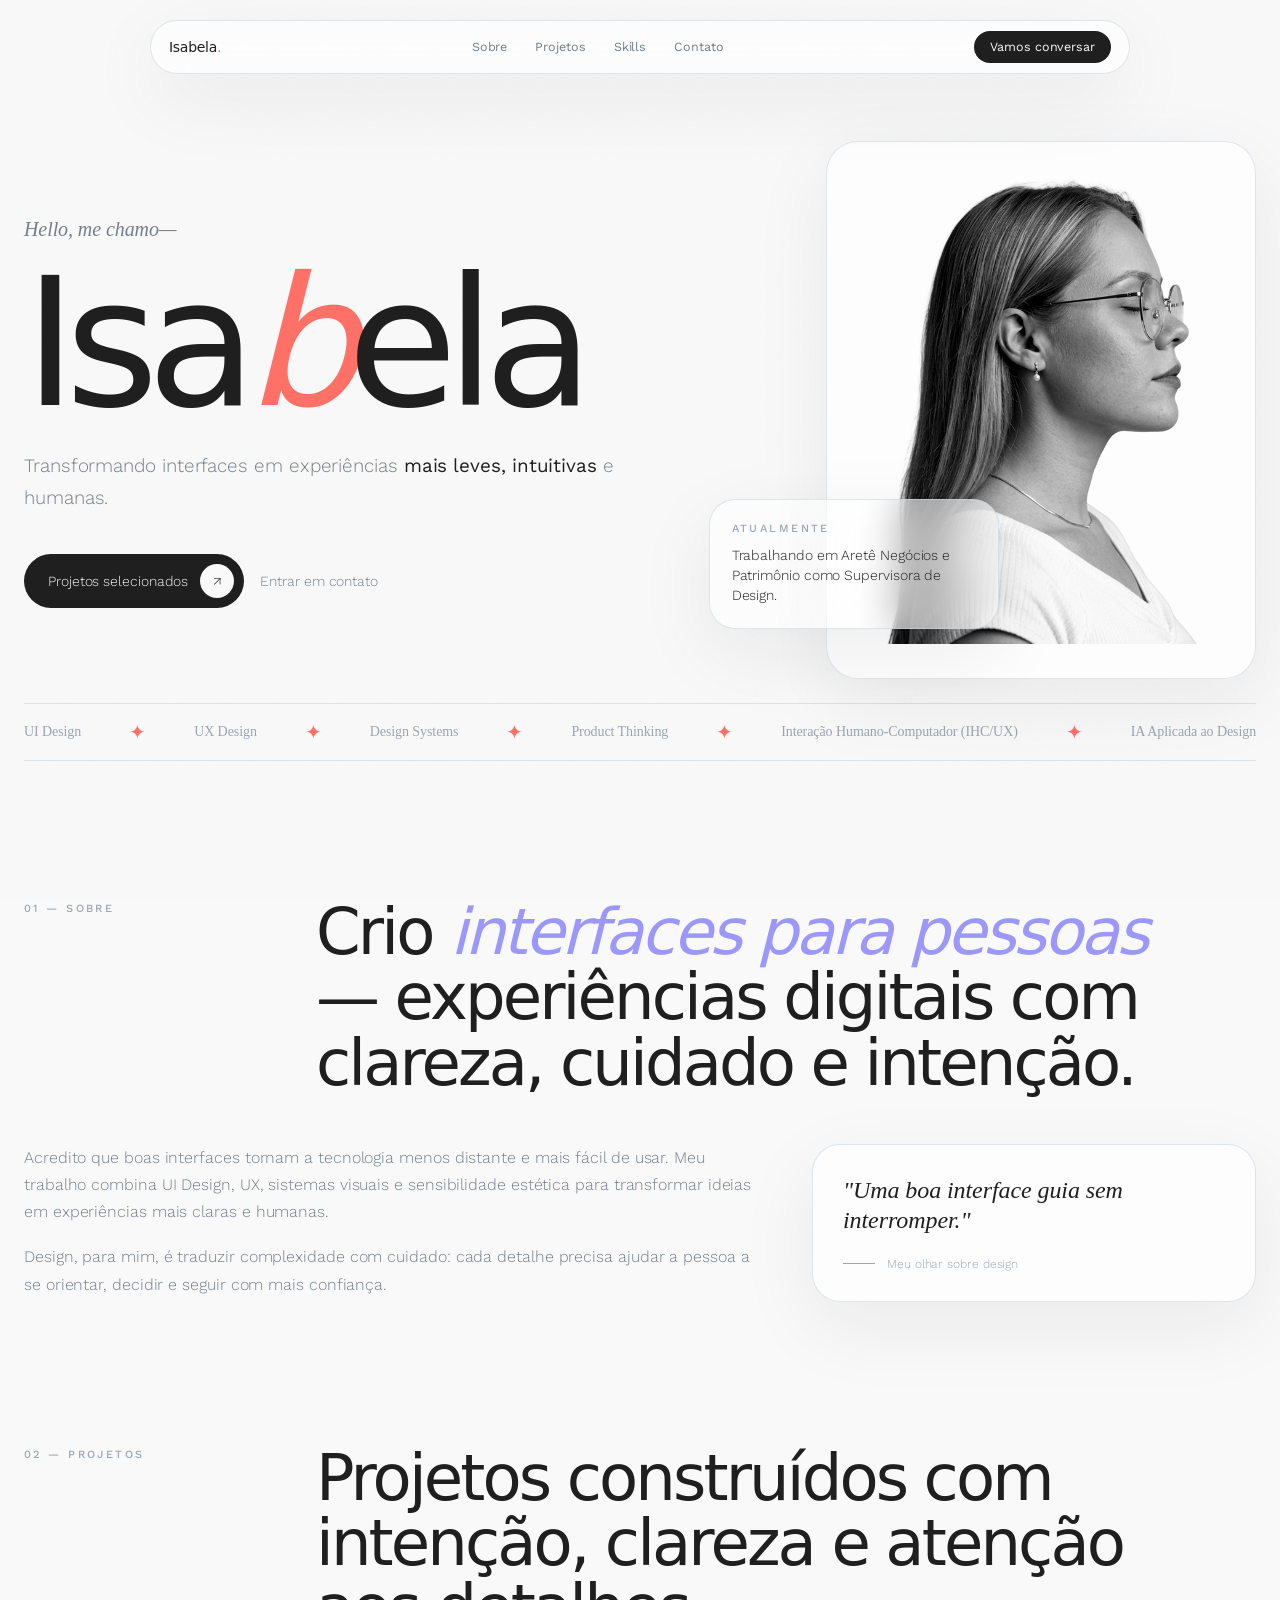
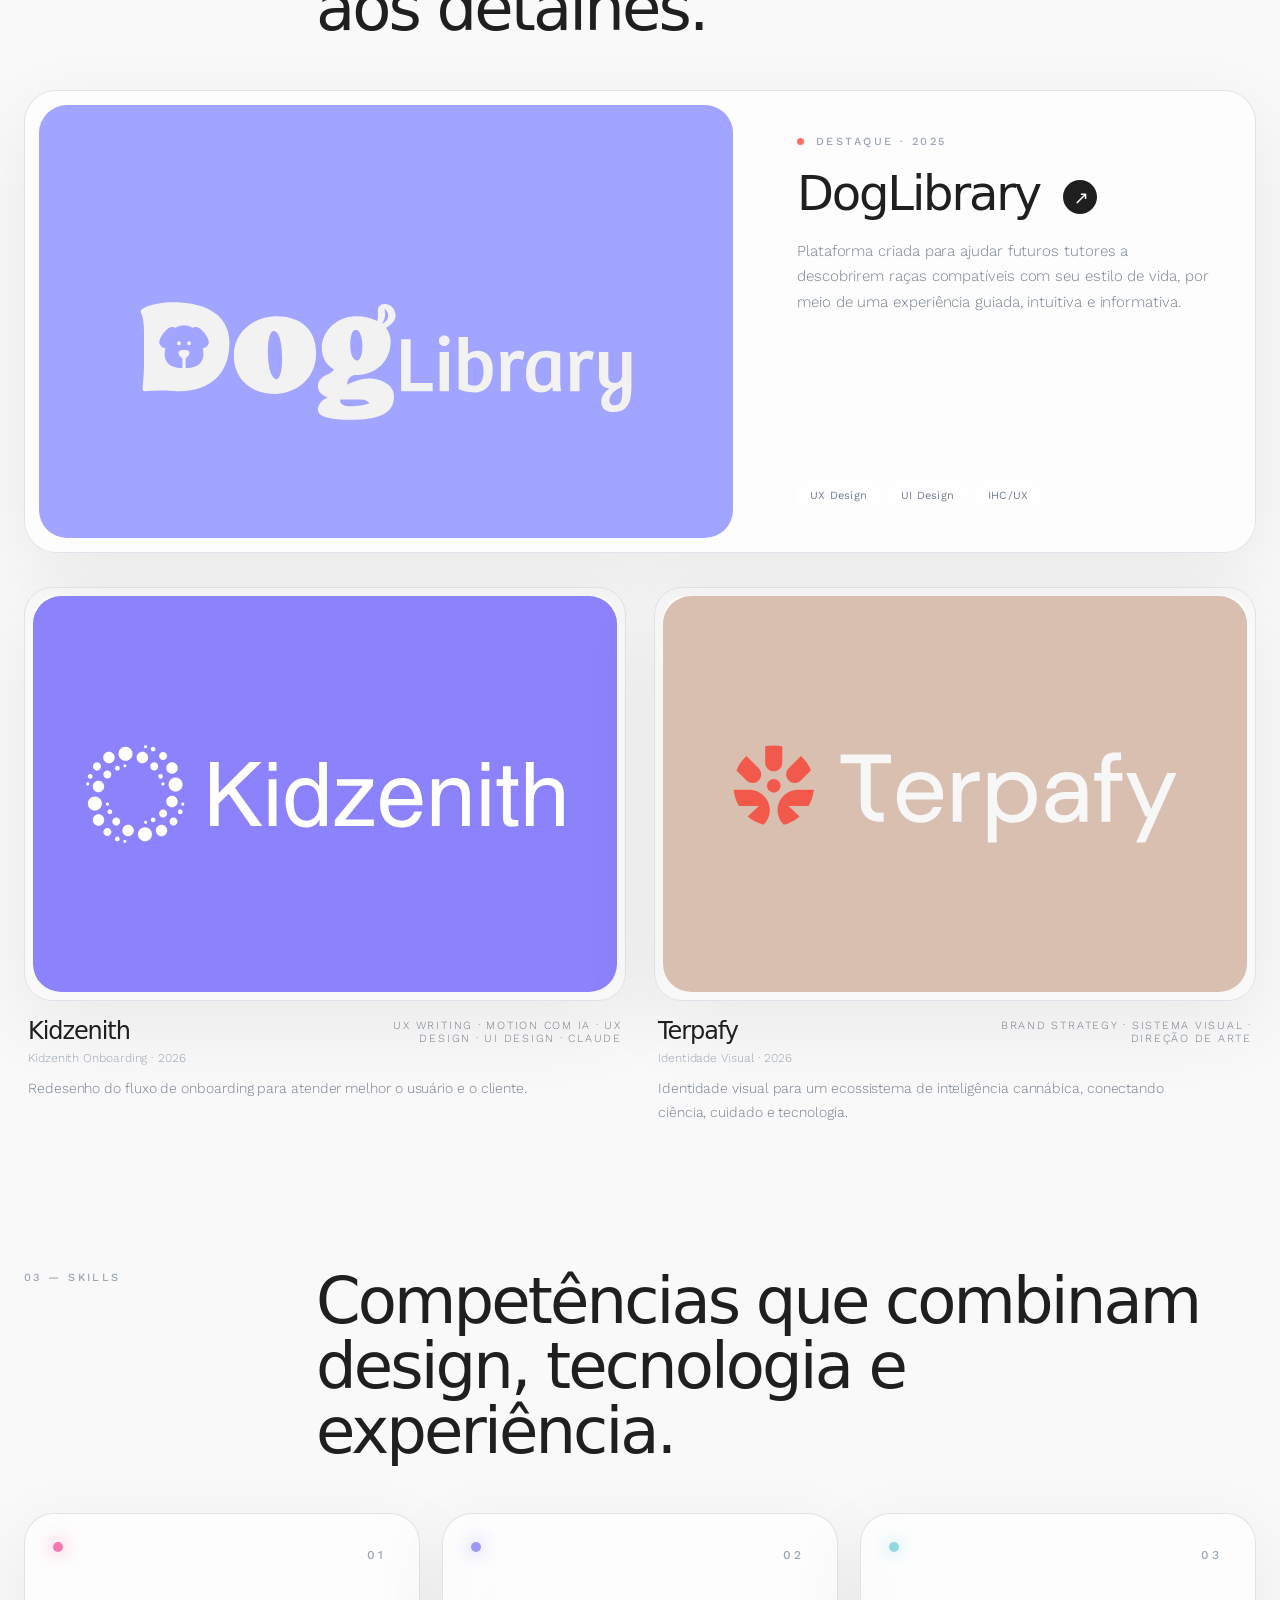
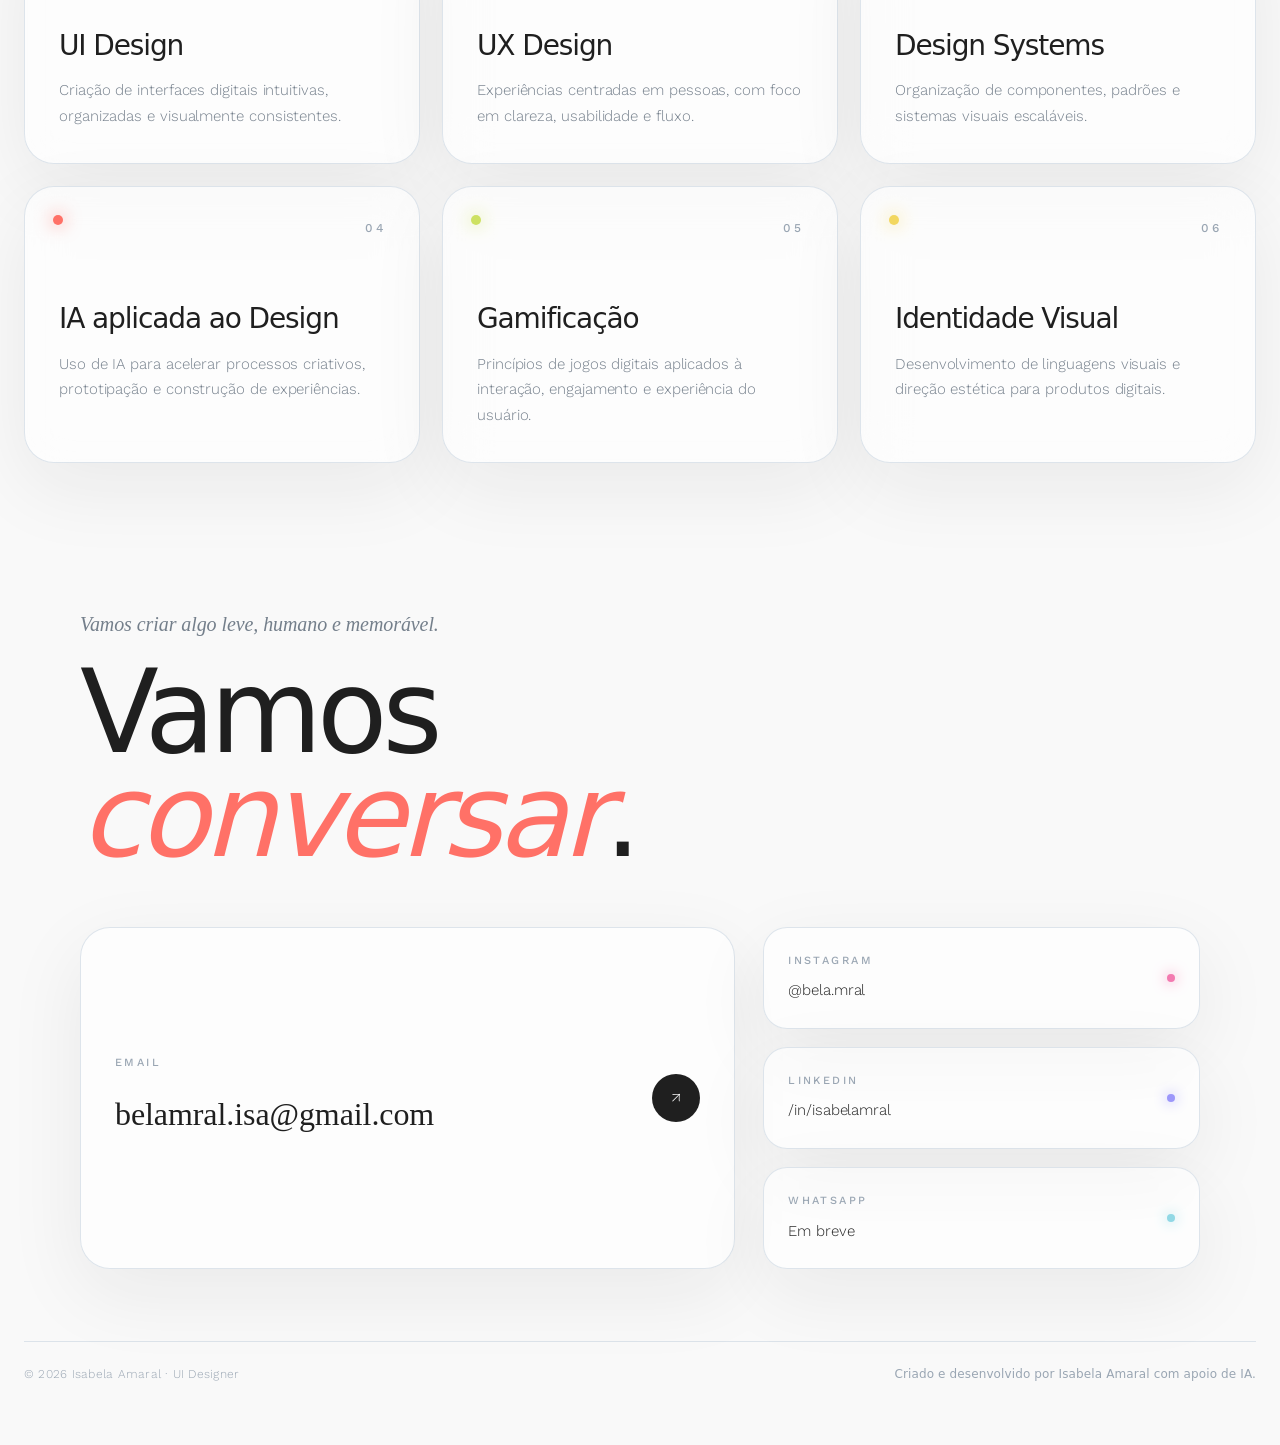
==== index.html @ c2781ed8 "Update index.html" ====
<!DOCTYPE html>

<html lang="pt-BR">
<head>
<meta charset="utf-8"/>
<meta content="width=device-width, initial-scale=1.0" name="viewport"/>
<title>Isabela Amaral — UI Designer</title>
<meta content="Portfólio de Isabela Amaral, UI Designer." name="description"/>
<link href="https://api.fontshare.com" rel="preconnect"/>
<link href="https://fonts.googleapis.com" rel="preconnect"/>
<link crossorigin="" href="https://fonts.gstatic.com" rel="preconnect"/>
<link href="https://api.fontshare.com/v2/css?f[]=satoshi@400,500,700,900&amp;display=swap" rel="stylesheet"/>
<link href="https://fonts.googleapis.com/css2?family=Work+Sans:wght@300;400;500;600&amp;display=swap" rel="stylesheet"/>
<style>
    :root{
      --pink:#F37AB0;
      --coral:#FF7167;
      --purple:#9C97FA;
      --sky:#91D8E5;
      --lime:#CDE162;
      --yellow:#F2D75F;
      --ink:#1F1F1F;
      --ink-soft:#747F8B;
      --ink-muted:#9AA6B3;
      --hairline:#CAD5E1;
      --paper:#F9F9F9;
      --glass:rgba(255,255,255,.58);
      --shadow:0 24px 70px rgba(31,31,31,.07), inset 0 1px 0 rgba(255,255,255,.85);
      --ease:cubic-bezier(.22,1,.36,1);
    }

    *{box-sizing:border-box;margin:0;padding:0}
    html{scroll-behavior:smooth}
    body{
      background:var(--paper);
      color:var(--ink);
      font-family:"Work Sans", system-ui, sans-serif;
      font-weight:300;
      letter-spacing:-.005em;
      -webkit-font-smoothing:antialiased;
      overflow-x:hidden;
    }
    a{color:inherit;text-decoration:none}
    img,video{display:block;max-width:100%}

    body::before{
      content:"";
      position:fixed;
      inset:0;
      pointer-events:none;
      z-index:-2;
      background:var(--paper);
    }
    body::after{
      content:"";
      position:fixed;
      inset:0;
      pointer-events:none;
      z-index:-1;
      opacity:.025;
      background-image:url("data:image/svg+xml;utf8,<svg xmlns='http://www.w3.org/2000/svg' width='160' height='160'><filter id='n'><feTurbulence type='fractalNoise' baseFrequency='.9' numOctaves='2' stitchTiles='stitch'/></filter><rect width='100%25' height='100%25' filter='url(%23n)'/></svg>");
    }

    .container{width:min(100% - 48px, 1240px);margin-inline:auto}
    .font-display{font-family:"Satoshi", system-ui, sans-serif}
    .glass{
      background:var(--glass);
      border:1px solid rgba(255,255,255,.78);
      backdrop-filter:blur(22px) saturate(135%);
      -webkit-backdrop-filter:blur(22px) saturate(135%);
      box-shadow:var(--shadow);
    }
    .section{padding:88px 0}
    .section-head{display:grid;grid-template-columns:260px 1fr;gap:32px;margin-bottom:48px}
    .kicker{font-size:11px;text-transform:uppercase;letter-spacing:.22em;color:var(--ink-muted);font-weight:500}
    h1,h2,h3{font-family:"Satoshi", system-ui, sans-serif;font-weight:500;color:var(--ink);letter-spacing:-.045em}
    h2{font-size:clamp(2.2rem, 5vw, 4.4rem);line-height:1.02;max-width:900px}
    p{line-height:1.7;color:var(--ink-soft)}

    .nav-wrap{position:fixed;top:20px;left:50%;transform:translateX(-50%);z-index:20;width:min(100% - 32px, 980px)}
    nav{height:54px;border-radius:999px;display:flex;align-items:center;justify-content:space-between;gap:24px;padding:0 18px}
    .brand{font-family:"Satoshi";font-size:14px;font-weight:500;letter-spacing:-.02em}
    .brand span{color:var(--coral)}
    .nav-links{display:flex;gap:28px;list-style:none;font-size:12.5px;color:var(--ink-soft)}
    .nav-links a{transition:.3s var(--ease)}
    .nav-links a:hover{color:var(--ink)}
    .nav-cta{font-size:12.5px;padding:8px 16px;background:var(--ink);color:var(--paper);border-radius:999px;transition:.3s var(--ease)}
    .nav-cta:hover{transform:translateY(-2px)}

    .hero{min-height:92svh;padding:130px 0 56px;display:flex;align-items:center}
    .hero-grid{display:grid;grid-template-columns:1.1fr .9fr;gap:60px;align-items:center}
    .hello{font-family:"Satoshi";font-style:italic;color:var(--ink-soft);font-size:clamp(1rem, 2vw, 1.25rem);margin-bottom:20px}
    h1{font-size:clamp(4.8rem, 14vw, 13rem);line-height:.86;letter-spacing:-.065em}
    h1 .accent{font-style:italic;font-weight:300;color:var(--coral)}
    .hero-copy{max-width:600px;margin-top:30px;font-size:clamp(1.05rem, 2vw, 1.18rem)}
    .hero-copy strong{color:var(--ink);font-weight:400}
    .hero-actions{display:flex;gap:16px;align-items:center;margin-top:40px;flex-wrap:wrap}
    .primary-btn{display:inline-flex;align-items:center;gap:12px;background:var(--ink);color:var(--paper);border-radius:999px;padding:10px 10px 10px 24px;font-size:14px;transition:.45s var(--ease)}
    .primary-btn:hover{transform:translateY(-3px)}
    .primary-btn span{height:34px;width:34px;display:grid;place-items:center;border-radius:50%;background:var(--paper);color:var(--ink);transition:.45s var(--ease)}
    .primary-btn:hover span{transform:rotate(45deg)}
    .text-link{font-size:14px;color:var(--ink-soft);text-decoration:underline;text-underline-offset:8px;text-decoration-color:transparent;transition:.3s var(--ease)}
    .text-link:hover{color:var(--ink);text-decoration-color:var(--ink)}
    .portrait-area{position:relative;min-height:520px}
    .portrait-card{width:min(88%,430px);margin-left:auto;aspect-ratio:4/5;border-radius:32px;overflow:hidden;display:flex;align-items:end;justify-content:center;background:rgba(255,255,255,.7)}
    .portrait-card img{width:100%;height:100%;object-fit:contain;filter:grayscale(1) contrast(1.05)}
    .current-card{position:absolute;left:-20px;bottom:50px;width:min(290px, 82vw);border-radius:26px;padding:22px}
    .current-card .kicker{display:block;margin-bottom:10px}
    .current-card p{font-size:14px;line-height:1.45;color:var(--ink)}

    .marquee{overflow:hidden;border-block:1px solid rgba(202,213,225,.65);padding:18px 0;margin-top:24px}
    .marquee-track{display:flex;width:max-content;gap:48px;animation:marquee 32s linear infinite;color:var(--ink-muted);font-family:"Satoshi";font-size:14px;white-space:nowrap}
    .marquee-group{display:flex;gap:48px}
    .marquee-item{display:flex;align-items:center;gap:48px}
    .star{color:var(--coral);font-size:20px;line-height:1}
    @keyframes marquee{from{transform:translateX(0)}to{transform:translateX(-50%)}}

    .about-grid{display:grid;grid-template-columns:1.25fr .75fr;gap:48px;margin-top:36px;align-items:start}
    .quote{border-radius:28px;padding:30px}
    .quote p{font-family:"Satoshi";font-style:italic;font-size:24px;line-height:1.25;color:var(--ink)}
    .quote small{display:flex;gap:12px;align-items:center;margin-top:22px;color:var(--ink-muted);font-size:12px}
    .quote small::before{content:"";width:32px;height:1px;background:var(--ink-muted)}

    .featured-card{border-radius:32px;overflow:hidden;padding:14px;margin-bottom:34px}
    .featured-grid{display:grid;grid-template-columns:1.05fr .95fr;gap:26px;align-items:stretch}
    .featured-media{border-radius:26px;overflow:hidden;aspect-ratio:16/10;background:#fff}
    .featured-media img{width:100%;height:100%;object-fit:cover;object-position:center 35%}
    .featured-content{padding:34px 28px;display:flex;flex-direction:column;justify-content:space-between;min-height:360px}
    .project-dot{width:7px;height:7px;border-radius:50%;display:inline-block;margin-right:12px;background:var(--coral)}
    .project-title{font-size:clamp(2rem,4vw,3rem);line-height:.95;margin-top:20px}
    .project-desc{font-size:15px;max-width:460px;margin-top:22px}
    .tags{display:flex;gap:8px;flex-wrap:wrap;margin-top:30px}
    .tag{font-size:11px;color:var(--ink-soft);padding:7px 12px;border-radius:999px;background:rgba(255,255,255,.55);border:1px solid rgba(255,255,255,.8)}

    .project-grid{display:grid;grid-template-columns:1fr 1fr;gap:28px;align-items:start}
    .project-card{height:100%}
    .project-media{border-radius:28px;overflow:hidden;padding:8px;aspect-ratio:16/11}
    .project-media-inner{width:100%;height:100%;border-radius:22px;overflow:hidden;background:#fff}
    .project-media img,.project-media video{width:100%;height:100%;object-fit:cover;transition:1.2s var(--ease)}
    .project-card:hover .project-media img,.project-card:hover .project-media video{transform:scale(1.035)}
    .project-meta{display:flex;justify-content:space-between;gap:18px;margin-top:18px;padding:0 4px}
    .project-meta h3{font-size:24px;line-height:1}
    .project-meta small{display:block;margin-top:8px;color:var(--ink-muted);font-size:12px}
    .project-label{text-transform:uppercase;letter-spacing:.16em;font-size:11px;color:var(--ink-soft);text-align:right}
    .project-card-desc{font-size:14px;margin-top:12px;padding:0 4px;max-width:520px}

    .skills-grid{display:grid;grid-template-columns:repeat(3,1fr);gap:22px}
    .skill-card{position:relative;border-radius:30px;padding:34px;min-height:250px;transition:.45s var(--ease)}
    .skill-card:hover{transform:translateY(-4px)}
    .skill-dot{position:absolute;top:28px;left:28px;width:10px;height:10px;border-radius:50%;box-shadow:0 0 18px currentColor}
    .skill-number{display:block;text-align:right;font-size:12px;letter-spacing:.2em;color:var(--ink-muted);font-weight:500}
    .skill-card h3{font-size:28px;line-height:1.02;margin-top:70px;letter-spacing:-.04em}
    .skill-card p{font-size:15px;margin-top:18px}

    .contact{padding-bottom:120px}
    .contact-title{font-size:clamp(3.5rem,9vw,8rem);line-height:.9;margin-top:20px}
    .contact-title em{font-weight:300;color:var(--coral)}
    .contact-grid{display:grid;grid-template-columns:1.2fr .8fr;gap:28px;margin-top:58px;align-items:stretch}
    .email-card{border-radius:30px;padding:34px;display:flex;justify-content:space-between;align-items:center;min-height:250px;transition:.45s var(--ease)}
    .email-card:hover,.social-card:hover{transform:translateY(-4px)}
    .email-card p:last-child{font-family:"Satoshi";font-size:clamp(1.5rem,3vw,2rem);color:var(--ink);margin-top:14px}
    .arrow{height:48px;width:48px;border-radius:50%;background:var(--ink);color:var(--paper);display:grid;place-items:center;transition:.45s var(--ease);flex-shrink:0}
    .email-card:hover .arrow{transform:rotate(45deg)}
    .social-list{display:grid;gap:18px}
    .social-card{border-radius:24px;padding:24px;display:flex;justify-content:space-between;align-items:center;min-height:96px;transition:.45s var(--ease)}
    .social-card p:last-child{margin-top:8px;color:var(--ink);font-size:15px}
    .social-dot{width:8px;height:8px;border-radius:50%;box-shadow:0 0 14px currentColor;flex-shrink:0}

    footer{border-top:1px solid rgba(202,213,225,.65);padding:32px 0;color:var(--ink-muted);font-size:12px}
    .footer-inner{display:flex;justify-content:space-between;gap:20px;flex-wrap:wrap}
    .footer-inner em{font-family:"Satoshi"}

    .reveal{opacity:0;transform:translateY(22px);filter:blur(8px);transition:opacity 1s var(--ease),transform 1s var(--ease),filter 1s var(--ease)}
    .reveal.in{opacity:1;transform:none;filter:blur(0)}
    @keyframes float{0%,100%{transform:translateY(0)}50%{transform:translateY(-12px)}}
    .float{animation:float 8s var(--ease) infinite}

    @media (max-width:920px){
      .nav-links{display:none}
      .hero-grid,.featured-grid,.about-grid,.contact-grid{grid-template-columns:1fr}
      .portrait-area{order:-1;min-height:auto}
      .portrait-card{margin-inline:auto;width:min(88%,360px)}
      .current-card{position:relative;left:auto;bottom:auto;margin:18px auto 0;width:min(360px,100%)}
      .section-head{grid-template-columns:1fr;margin-bottom:34px}
      .project-grid,.skills-grid{grid-template-columns:1fr}
      .featured-content{min-height:auto;padding:24px 10px}
      .section{padding:64px 0}
      .hero{padding-top:112px}
      .email-card{min-height:180px}
    }
  .project-arrow{display:inline-flex;align-items:center;justify-content:center;width:34px;height:34px;margin-left:10px;border-radius:50%;background:var(--ink);color:var(--paper);font-size:18px;vertical-align:middle;transition:.35s var(--ease)}.featured-card:hover .project-arrow{transform:rotate(45deg) translateY(-2px)}
</style>
<link href="assets/favicon.svg" rel="icon" type="image/svg+xml"/>
<link href="assets/favicon.svg" rel="shortcut icon"/>
<style id="project-section-hard-fix">
#work{
  display:block !important;
  overflow:visible !important;
}

#work .container{
  width:min(1240px, calc(100% - 48px));
  margin-inline:auto;
}

#work .project-link-card{
  display:block !important;
  color:inherit !important;
  text-decoration:none !important;
  cursor:pointer !important;
}

#work .featured-card{
  display:block !important;
  width:100% !important;
  margin-top:34px !important;
  margin-bottom:34px !important;
  overflow:hidden !important;
}

#work .featured-grid{
  display:grid !important;
  grid-template-columns:1.25fr .85fr !important;
  gap:36px !important;
  align-items:stretch !important;
}

#work .featured-media{
  min-height:420px !important;
  max-height:560px !important;
  overflow:hidden !important;
  border-radius:28px !important;
}

#work .featured-media img{
  width:100% !important;
  height:100% !important;
  object-fit:cover !important;
  display:block !important;
}

#work .featured-content{
  min-height:420px !important;
  display:flex !important;
  flex-direction:column !important;
  justify-content:space-between !important;
  padding:28px !important;
}

#work .project-grid{
  display:grid !important;
  grid-template-columns:repeat(2, minmax(0, 1fr)) !important;
  gap:28px !important;
  align-items:start !important;
}

#work .project-card{
  display:block !important;
  width:100% !important;
  height:auto !important;
  min-height:0 !important;
  overflow:visible !important;
}

#work .project-media{
  width:100% !important;
  aspect-ratio:16/11 !important;
  max-height:none !important;
  overflow:hidden !important;
  border-radius:28px !important;
  padding:8px !important;
}

#work .project-media-inner{
  width:100% !important;
  height:100% !important;
  border-radius:22px !important;
  overflow:hidden !important;
}

#work .project-media img,
#work .project-media video{
  width:100% !important;
  height:100% !important;
  object-fit:cover !important;
  display:block !important;
}

#work .project-link-card:hover img,
#work .project-card:hover img{
  transform:scale(1.025);
}

#work .project-media img{
  transition:transform .9s cubic-bezier(.22,1,.36,1);
}

#work .project-arrow{
  display:inline-flex !important;
  align-items:center !important;
  justify-content:center !important;
  width:34px !important;
  height:34px !important;
  margin-left:10px !important;
  border-radius:50% !important;
  background:var(--ink) !important;
  color:var(--paper) !important;
  font-size:18px !important;
  vertical-align:middle !important;
  transition:transform .35s cubic-bezier(.22,1,.36,1) !important;
}

#work .project-link-card:hover .project-arrow{
  transform:translate(4px,-4px) rotate(8deg) !important;
}

#work .project-label{
  max-width:270px;
}

@media(max-width:900px){
  #work .featured-grid,
  #work .project-grid{
    grid-template-columns:1fr !important;
  }

  #work .featured-media,
  #work .featured-content{
    min-height:auto !important;
  }
}
</style>
<style id="portfolio-animation-performance-fix">
  html{ scroll-behavior:smooth; }

  .reveal,
  .parallax-card,
  .phone-main,
  .dog-hero-phone.main,
  .dog-screen-main,
  .gallery-frame,
  .dog-gallery-frame,
  .project-card,
  .featured-card,
  .glass{
    backface-visibility:hidden;
    transform:translateZ(0);
  }

  .reveal{ will-change:opacity, transform; }
  .reveal.visible{ will-change:auto; }

  .phone-main,
  .dog-hero-phone.main,
  .dog-screen-main,
  .gallery-frame,
  .dog-gallery-frame{
    will-change:transform, opacity;
  }

  .ambient::before,
  .ambient::after,
  .liquid,
  .orb,
  .glow,
  .blob{
    will-change:transform;
  }

  .gallery-ghost,
  .dog-gallery-ghost,
  .phone-orbit,
  .dog-screen-ghost,
  .dog-hero-phone.ghost{
    transform:translateZ(0);
    will-change:transform, opacity;
  }

  @media(max-width:760px){
    .gallery-ghost,
    .dog-gallery-ghost,
    .phone-orbit,
    .dog-screen-ghost,
    .dog-hero-phone.ghost{
      filter:blur(1.5px) !important;
    }
  }

  @media(prefers-reduced-motion: reduce){
    *,
    *::before,
    *::after{
      animation-duration:.001ms !important;
      animation-iteration-count:1 !important;
      scroll-behavior:auto !important;
      transition-duration:.001ms !important;
    }
  }
</style>


<style id="terpafy-home-link-style">
  #work .terpafy-link{
    display:block !important;
    color:inherit !important;
    text-decoration:none !important;
    cursor:pointer !important;
  }
  #work .terpafy-link:hover{
    text-decoration:none !important;
  }
</style>

















<style id="portfolio-final-clean-standard">
  /* Header padrão: apenas Isabela. sem ícone */
  nav .brand,
  .nav .brand{
    display:inline-flex !important;
    align-items:center !important;
    gap:0 !important;
    font-family:"Satoshi","Work Sans",system-ui,sans-serif !important;
    font-size:14px !important;
    line-height:1 !important;
    font-weight:500 !important;
    letter-spacing:-0.02em !important;
    color:#1F1F1F !important;
    text-decoration:none !important;
    white-space:nowrap !important;
  }

  nav .brand::after,
  .nav .brand::after{
    content:none !important;
  }

  nav .brand .brand-period,
  .nav .brand .brand-period{
    color:#FF7167 !important;
  }

  nav .brand-mark,
  nav .brand-icon,
  nav .brand-dot,
  .nav .brand-mark,
  .nav .brand-icon,
  .nav .brand-dot{
    display:none !important;
  }

  /* Títulos menores apenas nas páginas internas */
  body:not(.home-page) .hero h1{
    font-size:clamp(34px, 4vw, 56px) !important;
    line-height:1.07 !important;
    letter-spacing:-0.052em !important;
    max-width:720px !important;
  }

  body:not(.home-page) .hero-lead{
    font-size:15.5px !important;
    line-height:1.68 !important;
    max-width:620px !important;
  }

  body:not(.home-page) .section-title,
  body:not(.home-page) .section-head h2,
  body:not(.home-page) .closing-card h2{
    font-size:clamp(30px, 3.25vw, 46px) !important;
    line-height:1.1 !important;
    letter-spacing:-0.052em !important;
  }

  body:not(.home-page) .section-copy{
    font-size:15.5px !important;
    line-height:1.68 !important;
  }

  body:not(.home-page) .hero{
    min-height:auto !important;
    padding-top:118px !important;
    padding-bottom:70px !important;
  }

  body:not(.home-page) .hero-grid{
    gap:34px !important;
    align-items:center !important;
  }

  /* Hero Mockup Stage proporcional aos textos das páginas internas */
  body:not(.home-page) .mockup-stage,
  body:not(.home-page) .dog-hero-stage,
  body:not(.home-page) .dog-screen-stage,
  body:not(.home-page) .terpafy-stage{
    min-height:430px !important;
    max-height:520px !important;
  }

  /* Kidzenith */
  body:not(.home-page) .phone-main,
  body:not(.home-page) .mockup-stage .phone-main{
    width:min(300px, 38vw) !important;
    max-height:500px !important;
  }

  body:not(.home-page) .phone-orbit,
  body:not(.home-page) .mockup-stage .phone-orbit{
    width:min(235px, 30vw) !important;
    opacity:.30 !important;
    filter:blur(2px) !important;
  }

  /* DogLibrary */
  body:not(.home-page) .dog-hero-phone.main,
  body:not(.home-page) .dog-screen-main{
    width:min(360px, 42vw) !important;
    max-height:500px !important;
  }

  body:not(.home-page) .dog-hero-phone.ghost,
  body:not(.home-page) .dog-screen-ghost{
    width:min(285px, 32vw) !important;
    opacity:.30 !important;
    filter:blur(2px) !important;
  }

  body:not(.home-page) .dog-hero-phone.ghost.left,
  body:not(.home-page) .dog-screen-ghost.left{
    transform:translateX(-150px) scale(.74) rotate(-6deg) !important;
  }

  body:not(.home-page) .dog-hero-phone.ghost.right,
  body:not(.home-page) .dog-screen-ghost.right{
    transform:translateX(150px) scale(.74) rotate(6deg) !important;
  }

  /* Terpafy */
  body:not(.home-page) .terpafy-stage .stage-card.main{
    width:min(500px, 46vw) !important;
  }

  body:not(.home-page) .terpafy-stage .stage-card.ghost{
    width:min(360px, 34vw) !important;
    opacity:.30 !important;
    filter:blur(2px) !important;
  }

  body:not(.home-page) .terpafy-stage .stage-card.ghost.left{
    transform:translateX(-150px) scale(.78) rotate(-6deg) !important;
  }

  body:not(.home-page) .terpafy-stage .stage-card.ghost.right{
    transform:translateX(150px) scale(.78) rotate(6deg) !important;
  }

  /* Performance leve */
  .reveal,
  .phone-main,
  .dog-hero-phone.main,
  .dog-screen-main,
  .terpafy-stage .stage-card.main,
  .gallery-frame,
  .dog-gallery-frame{
    backface-visibility:hidden;
    transform:translateZ(0);
  }

  img{
    user-select:none;
  }

  @media(max-width:1280px){
    body:not(.home-page) .hero h1{
      font-size:clamp(32px, 3.7vw, 48px) !important;
    }

    body:not(.home-page) .hero-grid{
      gap:28px !important;
    }

    body:not(.home-page) .mockup-stage,
    body:not(.home-page) .dog-hero-stage,
    body:not(.home-page) .dog-screen-stage,
    body:not(.home-page) .terpafy-stage{
      min-height:390px !important;
      max-height:470px !important;
    }

    body:not(.home-page) .terpafy-stage .stage-card.main{
      width:min(440px, 45vw) !important;
    }

    body:not(.home-page) .dog-hero-phone.main,
    body:not(.home-page) .dog-screen-main{
      width:min(330px, 40vw) !important;
    }

    body:not(.home-page) .phone-main{
      width:min(280px, 36vw) !important;
    }
  }

  @media(max-width:980px){
    body:not(.home-page) .hero-grid{
      grid-template-columns:1fr !important;
    }

    body:not(.home-page) .mockup-stage,
    body:not(.home-page) .dog-hero-stage,
    body:not(.home-page) .dog-screen-stage,
    body:not(.home-page) .terpafy-stage{
      min-height:420px !important;
      max-height:none !important;
    }

    body:not(.home-page) .phone-main,
    body:not(.home-page) .dog-hero-phone.main,
    body:not(.home-page) .dog-screen-main,
    body:not(.home-page) .terpafy-stage .stage-card.main{
      width:min(100%, 360px) !important;
    }
  }

  @media(max-width:640px){
    body:not(.home-page) .hero h1{
      font-size:clamp(30px, 8vw, 42px) !important;
    }

    body:not(.home-page) .mockup-stage,
    body:not(.home-page) .dog-hero-stage,
    body:not(.home-page) .dog-screen-stage,
    body:not(.home-page) .terpafy-stage{
      min-height:360px !important;
    }

    body:not(.home-page) .phone-orbit,
    body:not(.home-page) .dog-hero-phone.ghost,
    body:not(.home-page) .dog-screen-ghost,
    body:not(.home-page) .terpafy-stage .stage-card.ghost{
      display:none !important;
    }
  }
</style>


<style id="arete-current-card-link-fix">
  .arete-current-link{
    display:block;
    color:inherit;
    text-decoration:none;
    cursor:pointer;
  }

  .arete-current-link > *{
    transition:transform .35s ease, box-shadow .35s ease, border-color .35s ease;
  }

  .arete-current-link:hover > *{
    transform:translateY(-3px);
  }

  .arete-current-link:focus-visible{
    outline:2px solid #FF7167;
    outline-offset:6px;
    border-radius:28px;
  }
</style>

<link rel="stylesheet" href="assets/css/portfolio-system.css"/>

<style id="portfolio-global-refactor-final">
  :root{
    --page-max: 1120px;
    --page-gutter: clamp(20px, 4vw, 56px);
    --soft-border: rgba(202,213,225,.62);
    --soft-shadow: 0 24px 80px rgba(31,31,31,.07);
    --brand-accent: #FF7167;
  }

  html{
    scroll-behavior:smooth;
    overflow-x:hidden;
  }

  body{
    overflow-x:hidden;
    text-rendering:optimizeLegibility;
    -webkit-font-smoothing:antialiased;
  }

  .container{
    width:min(var(--page-max), calc(100% - var(--page-gutter))) !important;
    margin-inline:auto !important;
  }

  /* Header padrão do portfólio */
  .brand,
  nav .brand,
  .nav .brand{
    display:inline-flex !important;
    align-items:center !important;
    gap:0 !important;
    font-size:14px !important;
    line-height:1 !important;
    font-weight:500 !important;
    letter-spacing:-.02em !important;
    color:#1F1F1F !important;
    text-decoration:none !important;
    white-space:nowrap !important;
  }

  .brand::before,
  .brand::after,
  nav .brand::before,
  nav .brand::after,
  .nav .brand::before,
  .nav .brand::after{
    content:none !important;
    display:none !important;
  }

  .brand-mark,
  .brand-icon,
  .brand-dot{
    display:none !important;
  }

  .brand-period{
    color:var(--brand-accent) !important;
  }

  /* Ritmo geral */
  section{
    scroll-margin-top:96px;
  }

  body:not(.home-page) .hero,
  body:not(.home-page) .case-hero{
    min-height:auto !important;
    padding-top:clamp(108px, 10vw, 132px) !important;
    padding-bottom:clamp(48px, 6vw, 72px) !important;
  }

  body:not(.home-page) .hero h1,
  body:not(.home-page) .case-hero h1{
    font-size:clamp(34px, 4.2vw, 58px) !important;
    line-height:1.06 !important;
    letter-spacing:-.052em !important;
    max-width:760px !important;
  }

  body:not(.home-page) .hero-lead,
  body:not(.home-page) .case-lead{
    font-size:clamp(14px, 1.15vw, 16px) !important;
    line-height:1.72 !important;
    max-width:640px !important;
  }

  body:not(.home-page) .section{
    padding-top:clamp(58px, 6vw, 78px) !important;
    padding-bottom:clamp(58px, 6vw, 78px) !important;
  }

  body:not(.home-page) .section-grid{
    grid-template-columns:minmax(230px,.34fr) minmax(0,.66fr) !important;
    gap:clamp(26px, 4vw, 46px) !important;
    align-items:start !important;
    max-width:var(--page-max) !important;
    margin-inline:auto !important;
  }

  body:not(.home-page) .section-title,
  body:not(.home-page) .section-head h2,
  body:not(.home-page) .closing-card h2,
  body:not(.home-page) .final-card h2{
    font-size:clamp(30px, 3.4vw, 48px) !important;
    line-height:1.09 !important;
    letter-spacing:-.052em !important;
  }

  body:not(.home-page) .section-copy,
  body:not(.home-page) .content-card p,
  body:not(.home-page) .closing-card p,
  body:not(.home-page) .final-card p{
    font-size:clamp(14px, 1.08vw, 15.5px) !important;
    line-height:1.72 !important;
  }

  .glass,
  .content-card,
  .final-card,
  .closing-card,
  .social-card,
  .project-card{
    border-color:var(--soft-border) !important;
    box-shadow:var(--soft-shadow) !important;
  }

  img, video{
    max-width:100%;
  }

  img{
    user-select:none;
  }

  a{
    -webkit-tap-highlight-color: transparent;
  }

  a:focus-visible,
  button:focus-visible{
    outline:2px solid var(--brand-accent);
    outline-offset:5px;
  }

  /* Rodapé padrão */
  footer,
  .footer{
    border-top:0 !important;
    padding:0 0 clamp(38px, 5vw, 60px) !important;
    color:var(--ink-muted, #7A8594) !important;
  }

  .footer-inner{
    width:min(var(--page-max), calc(100% - var(--page-gutter))) !important;
    margin-inline:auto !important;
    border-top:1px solid var(--soft-border) !important;
    padding-top:22px !important;
    display:flex !important;
    justify-content:space-between !important;
    align-items:center !important;
    gap:18px !important;
    flex-wrap:wrap !important;
    font-size:13px !important;
    line-height:1.5 !important;
  }

  .footer-inner a,
  .footer-inner em{
    color:inherit !important;
    text-decoration:none !important;
    font-style:normal !important;
  }

  .footer-inner a:hover{
    color:var(--brand-accent) !important;
  }

  /* Animação e performance */
  .reveal,
  .project-card,
  .glass,
  .phone-main,
  .dog-screen-main,
  .gallery-frame,
  .dog-gallery-frame{
    backface-visibility:hidden;
    transform:translateZ(0);
  }

  @media (prefers-reduced-motion: reduce){
    *,
    *::before,
    *::after{
      animation-duration:.001ms !important;
      animation-iteration-count:1 !important;
      scroll-behavior:auto !important;
      transition-duration:.001ms !important;
    }
  }

  @media (max-width:1080px){
    body:not(.home-page) .hero-grid,
    body:not(.home-page) .section-grid{
      grid-template-columns:1fr !important;
    }
  }

  @media (max-width:720px){
    .container,
    .footer-inner{
      width:min(100% - 32px, var(--page-max)) !important;
    }

    .footer-inner{
      align-items:flex-start !important;
      flex-direction:column !important;
    }
  }
</style>


<style id="portfolio-nav-layout-final-standard">
  :root{
    --page-max:1240px;
    --page-gutter:48px;
    --nav-width:980px;
    --nav-height:54px;
    --nav-top:20px;
    --nav-radius:999px;
    --nav-gap:28px;
    --brand-accent:#FF7167;
  }

  .container{
    width:min(100% - var(--page-gutter), var(--page-max)) !important;
    margin-inline:auto !important;
  }

  /* Header único em todas as páginas, seguindo o padrão da home */
  .nav-wrap,
  header.nav-wrap{
    position:fixed !important;
    top:var(--nav-top) !important;
    left:50% !important;
    transform:translateX(-50%) !important;
    z-index:1000 !important;
    width:min(100% - 32px, var(--nav-width)) !important;
    margin:0 !important;
    padding:0 !important;
  }

  .nav-wrap nav,
  nav.nav,
  nav.glass{
    width:100% !important;
    max-width:var(--nav-width) !important;
    height:var(--nav-height) !important;
    min-height:var(--nav-height) !important;
    margin:0 auto !important;
    padding:0 18px !important;
    border-radius:var(--nav-radius) !important;
    display:flex !important;
    align-items:center !important;
    justify-content:space-between !important;
    gap:24px !important;
    position:relative !important;
    top:auto !important;
    left:auto !important;
    right:auto !important;
    transform:none !important;
    box-sizing:border-box !important;
  }

  body > nav.nav,
  body > nav.nav.glass{
    position:fixed !important;
    top:var(--nav-top) !important;
    left:50% !important;
    transform:translateX(-50%) !important;
    z-index:1000 !important;
    width:min(100% - 32px, var(--nav-width)) !important;
  }

  .brand,
  nav .brand,
  .nav .brand{
    font-family:"Satoshi", system-ui, sans-serif !important;
    font-size:14px !important;
    line-height:1 !important;
    font-weight:500 !important;
    letter-spacing:-.02em !important;
    color:var(--ink, #1F1F1F) !important;
    text-decoration:none !important;
    display:inline-flex !important;
    align-items:center !important;
    white-space:nowrap !important;
    flex:0 0 auto !important;
    gap:0 !important;
  }

  .brand span,
  .brand-period{
    color:var(--brand-accent) !important;
  }

  .brand::before,
  .brand::after,
  nav .brand::before,
  nav .brand::after,
  .brand-mark,
  .brand-icon,
  .brand-dot{
    content:none !important;
    display:none !important;
  }

  .nav-links,
  nav .nav-links,
  .nav .nav-links{
    display:flex !important;
    align-items:center !important;
    justify-content:center !important;
    gap:var(--nav-gap) !important;
    list-style:none !important;
    margin:0 !important;
    padding:0 !important;
    color:var(--ink-soft, #747F8B) !important;
    font-size:12.5px !important;
    line-height:1 !important;
    font-weight:400 !important;
    flex:0 1 auto !important;
  }

  .nav-links li{
    list-style:none !important;
    margin:0 !important;
    padding:0 !important;
  }

  .nav-links a,
  nav .nav-links a,
  .nav .nav-links a{
    color:inherit !important;
    text-decoration:none !important;
    position:relative !important;
    padding:0 !important;
    line-height:1 !important;
    transition:color .3s cubic-bezier(.22,1,.36,1) !important;
  }

  .nav-links a::before,
  .nav-links a::after,
  nav .nav-links a::before,
  nav .nav-links a::after{
    content:none !important;
    display:none !important;
  }

  .nav-links a:hover,
  nav .nav-links a:hover,
  .nav .nav-links a:hover{
    color:var(--ink, #1F1F1F) !important;
    transform:none !important;
  }

  .nav-cta,
  .back-home,
  nav .nav-cta,
  nav .back-home{
    font-family:"Work Sans", system-ui, sans-serif !important;
    font-size:12.5px !important;
    line-height:1 !important;
    font-weight:400 !important;
    padding:8px 16px !important;
    background:var(--ink, #1F1F1F) !important;
    color:var(--paper, #F9F9F9) !important;
    border-radius:999px !important;
    text-decoration:none !important;
    display:inline-flex !important;
    align-items:center !important;
    justify-content:center !important;
    min-height:32px !important;
    white-space:nowrap !important;
    transition:transform .3s cubic-bezier(.22,1,.36,1), background .3s ease !important;
    flex:0 0 auto !important;
  }

  .nav-cta:hover,
  .back-home:hover{
    transform:translateY(-2px) !important;
    color:var(--paper, #F9F9F9) !important;
  }

  /* Colunas e espaçamentos no mesmo raciocínio da home */
  body:not(.home-page) .section-grid,
  body:not(.home-page) .section-head{
    display:grid !important;
    grid-template-columns:260px minmax(0, 1fr) !important;
    gap:32px !important;
    max-width:var(--page-max) !important;
    margin-inline:auto !important;
  }

  body:not(.home-page) .section{
    padding-top:88px !important;
    padding-bottom:88px !important;
  }

  body:not(.home-page) .hero,
  body:not(.home-page) .case-hero{
    padding-top:130px !important;
    padding-bottom:58px !important;
  }

  body:not(.home-page) .hero-grid{
    max-width:var(--page-max) !important;
    margin-inline:auto !important;
  }

  /* Terpafy estava fora do padrão: força o mesmo eixo visual das demais páginas */
  body.terpafy-page .container,
  body.terpafy-page .footer-inner{
    width:min(100% - var(--page-gutter), var(--page-max)) !important;
    max-width:var(--page-max) !important;
  }

  body.terpafy-page .section-grid{
    grid-template-columns:260px minmax(0, 1fr) !important;
    gap:32px !important;
  }

  body.terpafy-page #sistema .meaning-cards,
  body.terpafy-page #cores .palette-layout,
  body.terpafy-page .empty-gallery,
  body.terpafy-page .proportion-stage{
    margin-left:auto !important;
    margin-right:auto !important;
  }

  @media(max-width:980px){
    .nav-links{
      display:none !important;
    }

    body:not(.home-page) .section-grid,
    body:not(.home-page) .section-head,
    body.terpafy-page .section-grid{
      grid-template-columns:1fr !important;
    }

    body:not(.home-page) .section{
      padding-top:68px !important;
      padding-bottom:68px !important;
    }
  }

  @media(max-width:640px){
    :root{
      --page-gutter:28px;
    }

    .nav-wrap,
    header.nav-wrap,
    body > nav.nav,
    body > nav.nav.glass{
      width:min(100% - 24px, var(--nav-width)) !important;
    }

    .nav-cta,
    .back-home{
      padding:8px 12px !important;
      font-size:12px !important;
    }
  }
</style>

<style id="portfolio-menu-home-standard-final">

:root{
  --nav-width: 980px;
  --nav-height: 54px;
  --nav-top: 20px;
  --nav-gutter: 32px;
  --nav-link-gap: 28px;
  --brand-accent:#FF7167;
}

.nav-wrap{
  position:fixed !important;
  top:var(--nav-top) !important;
  left:50% !important;
  transform:translateX(-50%) !important;
  z-index:1000 !important;
  width:min(calc(100% - var(--nav-gutter)), var(--nav-width)) !important;
  margin:0 !important;
  padding:0 !important;
}

.nav-wrap nav,
nav.glass,
nav.nav{
  width:100% !important;
  height:var(--nav-height) !important;
  min-height:var(--nav-height) !important;
  max-width:var(--nav-width) !important;
  margin:0 auto !important;
  padding:0 18px !important;
  border-radius:999px !important;
  display:flex !important;
  align-items:center !important;
  justify-content:space-between !important;
  gap:24px !important;
  box-sizing:border-box !important;
}

body > nav.glass,
body > nav.nav{
  position:fixed !important;
  top:var(--nav-top) !important;
  left:50% !important;
  transform:translateX(-50%) !important;
  z-index:1000 !important;
  width:min(calc(100% - var(--nav-gutter)), var(--nav-width)) !important;
}

.brand{
  display:inline-flex !important;
  align-items:center !important;
  gap:0 !important;
  font-family:"Satoshi","Work Sans",system-ui,sans-serif !important;
  font-size:14px !important;
  line-height:1 !important;
  font-weight:500 !important;
  letter-spacing:-.02em !important;
  color:var(--ink,#1F1F1F) !important;
  text-decoration:none !important;
  white-space:nowrap !important;
  flex:0 0 auto !important;
}

.brand::before,
.brand::after,
.brand-mark,
.brand-icon,
.brand-dot{
  display:none !important;
  content:none !important;
}

.brand-period,
.brand span{
  color:var(--brand-accent) !important;
}

.nav-links{
  display:flex !important;
  align-items:center !important;
  justify-content:center !important;
  gap:var(--nav-link-gap) !important;
  list-style:none !important;
  margin:0 !important;
  padding:0 !important;
  flex:0 1 auto !important;
}

.nav-links li{
  list-style:none !important;
  margin:0 !important;
  padding:0 !important;
}

.nav-links a{
  color:var(--ink-soft,#747F8B) !important;
  text-decoration:none !important;
  position:relative !important;
  padding:0 0 5px !important;
  font-size:12.5px !important;
  line-height:1 !important;
  font-weight:400 !important;
  transition:color .28s cubic-bezier(.22,1,.36,1) !important;
}

.nav-links a::before{
  content:"" !important;
  display:block !important;
  position:absolute !important;
  left:0 !important;
  right:0 !important;
  bottom:0 !important;
  height:1px !important;
  border-radius:999px !important;
  background:linear-gradient(90deg,#CEBCDC,#F3F0EA) !important;
  transform:scaleX(0) !important;
  transform-origin:left center !important;
  transition:transform .32s cubic-bezier(.22,1,.36,1) !important;
}

.nav-links a::after{
  content:none !important;
  display:none !important;
}

.nav-links a:hover{
  color:var(--ink,#1F1F1F) !important;
}

.nav-links a:hover::before{
  transform:scaleX(1) !important;
}

.nav-cta,
.back-home{
  font-family:"Work Sans",system-ui,sans-serif !important;
  font-size:12.5px !important;
  line-height:1 !important;
  font-weight:400 !important;
  min-height:32px !important;
  padding:8px 16px !important;
  border-radius:999px !important;
  background:var(--ink,#1F1F1F) !important;
  color:var(--paper,#F9F9F9) !important;
  text-decoration:none !important;
  display:inline-flex !important;
  align-items:center !important;
  justify-content:center !important;
  white-space:nowrap !important;
  flex:0 0 auto !important;
  transition:transform .28s cubic-bezier(.22,1,.36,1), background .28s ease !important;
}

.nav-cta:hover,
.back-home:hover{
  transform:translateY(-2px) !important;
  color:var(--paper,#F9F9F9) !important;
}

@media(max-width:900px){
  .nav-links{display:none !important;}
}

@media(max-width:640px){
  :root{--nav-gutter:24px;}
  .nav-cta,.back-home{font-size:12px !important;padding:8px 12px !important;}
}

</style>
<style id="home-project-cards-clean-fix">

/* Correção dos cards da home: remove fundo visual estranho atrás das infos */
.home-page .project-card{
  overflow:hidden !important;
  background:transparent !important;
}

.home-page .project-card::before,
.home-page .project-card::after{
  pointer-events:none !important;
}

.home-page .project-card .project-media,
.home-page .project-card .project-visual,
.home-page .project-card .project-image,
.home-page .project-card .project-cover,
.home-page .project-card figure{
  overflow:hidden !important;
  border-radius:28px !important;
  background:transparent !important;
}

.home-page .project-card img,
.home-page .project-card video{
  display:block !important;
  width:100% !important;
  height:100% !important;
  object-fit:cover !important;
  background:transparent !important;
}

/* A área textual não deve ter bloco/fundo próprio */
.home-page .project-card .project-info,
.home-page .project-card .project-content,
.home-page .project-card .project-meta,
.home-page .project-card .project-body,
.home-page .project-card figcaption{
  background:transparent !important;
  box-shadow:none !important;
  backdrop-filter:none !important;
  -webkit-backdrop-filter:none !important;
}

/* Evita que tags/metadados com tracking largo criem uma faixa visual */
.home-page .project-card .project-tags,
.home-page .project-card .tags{
  background:transparent !important;
  box-shadow:none !important;
}

/* Garante que os cards menores fiquem limpos e proporcionais */
.home-page .project-card:not(.featured){
  background:transparent !important;
}

.home-page .project-card:not(.featured) .project-info,
.home-page .project-card:not(.featured) .project-content{
  padding-top:18px !important;
}

</style>
<style id="home-project-cards-text-area-transparent-final">

/* Home · correção definitiva da área textual dos cards de projeto */
.home-page .project-card,
body.home-page .project-card,
#projetos .project-card,
.projects .project-card{
  background:transparent !important;
  box-shadow:none !important;
  border-color:transparent !important;
  overflow:visible !important;
}

/* Remove qualquer placa/fundo criado por pseudo-elementos no card inteiro */
.home-page .project-card::before,
.home-page .project-card::after,
#projetos .project-card::before,
#projetos .project-card::after{
  content:none !important;
  display:none !important;
}

/* A mídia mantém o visual de card. O texto NÃO. */
.home-page .project-card img,
.home-page .project-card video,
#projetos .project-card img,
#projetos .project-card video{
  display:block !important;
  border-radius:28px !important;
  box-shadow:0 24px 80px rgba(31,31,31,.08) !important;
  background:transparent !important;
}

/* Qualquer wrapper depois da imagem precisa ficar limpo */
.home-page .project-card :is(figcaption, .project-info, .project-content, .project-body, .project-meta, .project-text, .card-info, .card-content),
#projetos .project-card :is(figcaption, .project-info, .project-content, .project-body, .project-meta, .project-text, .card-info, .card-content){
  background:transparent !important;
  background-image:none !important;
  box-shadow:none !important;
  border:0 !important;
  backdrop-filter:none !important;
  -webkit-backdrop-filter:none !important;
}

/* Remove fundos brancos semi-opacos em filhos diretos textuais sem afetar a capa */
.home-page .project-card > *:not(:first-child),
#projetos .project-card > *:not(:first-child){
  background:transparent !important;
  background-image:none !important;
  box-shadow:none !important;
  backdrop-filter:none !important;
  -webkit-backdrop-filter:none !important;
}

/* Tags/metadados não podem criar retângulo branco */
.home-page .project-card :is(.tags, .project-tags, .project-kicker, .project-label, .project-tools),
#projetos .project-card :is(.tags, .project-tags, .project-kicker, .project-label, .project-tools){
  background:transparent !important;
  background-image:none !important;
  box-shadow:none !important;
}

/* Caso o bloco de informações esteja isolado sem classe, remove a placa visual dos elementos após a mídia */
.home-page .project-card h3,
.home-page .project-card p,
.home-page .project-card span,
#projetos .project-card h3,
#projetos .project-card p,
#projetos .project-card span{
  background:transparent !important;
}

</style>
<style id="global-scroll-top-button-final">

/* Botão global voltar ao topo */
.scroll-top-btn{
  position:fixed;
  right:24px;
  bottom:24px;
  z-index:4500;
  width:48px;
  height:48px;
  border-radius:50%;
  border:0;
  background:#1F1F1F;
  color:#F9F9F9;
  display:grid;
  place-items:center;
  cursor:pointer;
  opacity:0;
  visibility:hidden;
  transform:translateY(12px) scale(.96);
  transition:opacity .28s ease, visibility .28s ease, transform .28s cubic-bezier(.22,1,.36,1), background .28s ease;
  box-shadow:0 18px 50px rgba(31,31,31,.16);
}

.scroll-top-btn.is-visible{
  opacity:1;
  visibility:visible;
  transform:translateY(0) scale(1);
}

.scroll-top-btn:hover{
  background:#F37AB0;
  transform:translateY(-3px) scale(1.02);
}

.scroll-top-btn svg{
  width:20px;
  height:20px;
  stroke:currentColor;
  stroke-width:2.2;
  fill:none;
}

@media(max-width:720px){
  .scroll-top-btn{
    right:18px;
    bottom:18px;
    width:44px;
    height:44px;
  }
}

</style>
<style id="scroll-top-global-definitivo">

/* Seta global de voltar ao topo */
.scroll-top-btn{
  position:fixed !important;
  right:24px !important;
  bottom:24px !important;
  z-index:99998 !important;
  width:48px !important;
  height:48px !important;
  border-radius:50% !important;
  border:0 !important;
  background:#1F1F1F !important;
  color:#F9F9F9 !important;
  display:grid !important;
  place-items:center !important;
  cursor:pointer !important;
  opacity:0 !important;
  visibility:hidden !important;
  transform:translateY(12px) scale(.96) !important;
  transition:opacity .28s ease, visibility .28s ease, transform .28s cubic-bezier(.22,1,.36,1), background .28s ease !important;
  box-shadow:0 18px 50px rgba(31,31,31,.16) !important;
}

.scroll-top-btn.is-visible{
  opacity:1 !important;
  visibility:visible !important;
  transform:translateY(0) scale(1) !important;
}

.scroll-top-btn:hover{
  background:#F37AB0 !important;
  transform:translateY(-3px) scale(1.02) !important;
}

.scroll-top-btn svg{
  width:20px !important;
  height:20px !important;
  stroke:currentColor !important;
  stroke-width:2.2 !important;
  fill:none !important;
}

@media(max-width:720px){
  .scroll-top-btn{
    right:18px !important;
    bottom:18px !important;
    width:44px !important;
    height:44px !important;
  }
}

</style>
</head>
<body class="home-page">
<header class="nav-wrap">
<nav class="glass">
<a class="brand" href="#top">Isabela<span class="brand-period">.</span></a>
<ul class="nav-links">
        <li><a href="#about">Sobre</a></li>
        <li><a href="#work">Projetos</a></li>
        <li><a href="#skills">Skills</a></li>
        <li><a href="#contact">Contato</a></li>
      </ul>
<a class="nav-cta" href="#contact">Vamos conversar</a>
</nav>
</header>
<main id="top">
<section class="hero">
<div class="container">
<div class="hero-grid">
<div>
<p class="hello reveal">Hello, me chamo—</p>
<h1 class="reveal">Isa<span class="accent">b</span>ela</h1>
<p class="hero-copy reveal">Transformando interfaces em experiências <strong>mais leves, intuitivas</strong> e humanas.</p>
<div class="hero-actions reveal">
<a class="primary-btn" href="#work">Projetos selecionados <span>↗</span></a>
<a class="text-link" href="#contact">Entrar em contato</a>
</div>
</div>
<div class="portrait-area reveal">
<div class="portrait-card glass float">
<img alt="Retrato de Isabela Amaral" src="assets/isabela-portrait.png" decoding="async" draggable="false">
</div>
<a href="https://www.aretenegocios.com" target="_blank" rel="noopener noreferrer" class="arete-current-link" aria-label="Abrir site da Aretê Negócios e Patrimônio em uma nova aba">
          <div class="current-card glass float">
<span class="kicker">Atualmente</span>
<p>Trabalhando em Aretê Negócios e Patrimônio como Supervisora de Design.</p>
</div>
        </a>
</div>
</div>
<div aria-label="Áreas de atuação" class="marquee">
<div class="marquee-track">
<div class="marquee-group">
<span class="marquee-item">UI Design <span class="star">✦</span></span>
<span class="marquee-item">UX Design <span class="star">✦</span></span>
<span class="marquee-item">Design Systems <span class="star">✦</span></span>
<span class="marquee-item">Product Thinking <span class="star">✦</span></span>
<span class="marquee-item">Interação Humano-Computador (IHC/UX) <span class="star">✦</span></span>
<span class="marquee-item">IA Aplicada ao Design <span class="star">✦</span></span>
</div>
<div aria-hidden="true" class="marquee-group">
<span class="marquee-item">UI Design <span class="star">✦</span></span>
<span class="marquee-item">UX Design <span class="star">✦</span></span>
<span class="marquee-item">Design Systems <span class="star">✦</span></span>
<span class="marquee-item">Product Thinking <span class="star">✦</span></span>
<span class="marquee-item">Interação Humano-Computador (IHC/UX) <span class="star">✦</span></span>
<span class="marquee-item">IA Aplicada ao Design <span class="star">✦</span></span>
</div>
</div>
</div>
</div>
</section>
<section class="section" id="about">
<div class="container">
<div class="section-head">
<p class="kicker reveal">01 — Sobre</p>
<h2 class="reveal">Crio <em style="font-weight:300;color:var(--purple)">interfaces para pessoas</em> — experiências digitais com clareza, cuidado e intenção.</h2>
</div>
<div class="about-grid">
<div class="reveal">
<p>Acredito que boas interfaces tornam a tecnologia menos distante e mais fácil de usar. Meu trabalho combina UI Design, UX, sistemas visuais e sensibilidade estética para transformar ideias em experiências mais claras e humanas.</p>
<p style="margin-top:18px">Design, para mim, é traduzir complexidade com cuidado: cada detalhe precisa ajudar a pessoa a se orientar, decidir e seguir com mais confiança.</p>
</div>
<div class="quote glass reveal">
<p>"Uma boa interface guia sem interromper."</p>
<small>Meu olhar sobre design</small>
</div>
</div>
</div>
</section>

<section class="section" id="work">
<div class="container">
<div class="section-head">
<p class="kicker reveal">02 — Projetos</p>
<h2 class="reveal">Projetos construídos com intenção, clareza e atenção aos detalhes.</h2>
</div>
<a aria-label="Abrir projeto DogLibrary" class="project-link-card doglibrary-link" href="doglibrary.html">
<article class="featured-card glass reveal">
<div class="featured-grid">
<div class="featured-media">
<img alt="Capa do projeto DogLibrary" src="assets/doglibrarycapa.svg" decoding="async" draggable="false">
</div>
<div class="featured-content">
<div>
<p class="kicker"><span class="project-dot"></span>Destaque · 2025</p>
<h3 class="project-title">DogLibrary <span class="project-arrow">↗</span></h3>
<p class="project-desc">Plataforma criada para ajudar futuros tutores a descobrirem raças compatíveis com seu estilo de vida, por meio de uma experiência guiada, intuitiva e informativa.</p>
</div>
<div class="tags">
<span class="tag">UX Design</span>
<span class="tag">UI Design</span>
<span class="tag">IHC/UX</span>
</div>
</div>
</div>
</article>
</a>
<div class="project-grid">
<a aria-label="Abrir projeto Kidzenith Onboarding" class="project-link-card kidzenith-link" href="kidzenith.html">
<article class="project-card reveal">
<div class="project-media glass">
<div class="project-media-inner">
<img alt="Capa do projeto Kidzenith Onboarding" src="assets/kidzenithcapa.svg" decoding="async" draggable="false">
</div>
</div>
<div class="project-meta">
<div>
<h3>Kidzenith</h3>
<small>Kidzenith Onboarding · 2026</small>
</div>
<span class="project-label">UX Writing · Motion com IA · UX Design · UI Design · Claude</span>
</div>
<p class="project-card-desc">Redesenho do fluxo de onboarding para atender melhor o usuário e o cliente.</p>
</article>
</a>
<a class="project-link-card terpafy-link" href="terpafy.html" aria-label="Abrir projeto Terpafy"><article class="project-card reveal terpafy-card">
<div class="project-media glass">
<div class="project-media-inner">
<img alt="Capa do projeto Terpafy" src="assets/terpafycapa.svg" decoding="async" draggable="false">
</div>
</div>
<div class="project-meta">
<div>
<h3>Terpafy</h3>
<small>Identidade Visual · 2026</small>
</div>
<span class="project-label">Brand Strategy · Sistema Visual · Direção de Arte</span>
</div>
<p class="project-card-desc">Identidade visual para um ecossistema de inteligência cannábica, conectando ciência, cuidado e tecnologia.</p>
</article></a>
</div>
</div>
</section><section class="section" id="skills">
<div class="container">
<div class="section-head">
<p class="kicker reveal">03 — Skills</p>
<h2 class="reveal">Competências que combinam design, tecnologia e experiência.</h2>
</div>
<div class="skills-grid">
<article class="skill-card glass reveal"><span class="skill-dot" style="color:var(--pink);background:var(--pink)"></span><span class="skill-number">01</span><h3>UI Design</h3><p>Criação de interfaces digitais intuitivas, organizadas e visualmente consistentes.</p></article>
<article class="skill-card glass reveal"><span class="skill-dot" style="color:var(--purple);background:var(--purple)"></span><span class="skill-number">02</span><h3>UX Design</h3><p>Experiências centradas em pessoas, com foco em clareza, usabilidade e fluxo.</p></article>
<article class="skill-card glass reveal"><span class="skill-dot" style="color:var(--sky);background:var(--sky)"></span><span class="skill-number">03</span><h3>Design Systems</h3><p>Organização de componentes, padrões e sistemas visuais escaláveis.</p></article>
<article class="skill-card glass reveal"><span class="skill-dot" style="color:var(--coral);background:var(--coral)"></span><span class="skill-number">04</span><h3>IA aplicada ao Design</h3><p>Uso de IA para acelerar processos criativos, prototipação e construção de experiências.</p></article>
<article class="skill-card glass reveal"><span class="skill-dot" style="color:var(--lime);background:var(--lime)"></span><span class="skill-number">05</span><h3>Gamificação</h3><p>Princípios de jogos digitais aplicados à interação, engajamento e experiência do usuário.</p></article>
<article class="skill-card glass reveal"><span class="skill-dot" style="color:var(--yellow);background:var(--yellow)"></span><span class="skill-number">06</span><h3>Identidade Visual</h3><p>Desenvolvimento de linguagens visuais e direção estética para produtos digitais.</p></article>
</div>
</div>
</section>
<section class="section contact" id="contact">
<div class="container" style="max-width:1120px">
<p class="hello reveal">Vamos criar algo leve, humano e memorável.</p>
<h2 class="contact-title reveal">Vamos <em>conversar</em>.</h2>
<div class="contact-grid reveal">
<a class="email-card glass" href="mailto:belamral.isa@gmail.com">
<div><p class="kicker">Email</p><p>belamral.isa@gmail.com</p></div><span class="arrow">↗</span>
</a>
<div class="social-list">
<a class="social-card glass" href="https://www.instagram.com/bela.mrl/" rel="noreferrer" target="_blank"><div><p class="kicker">Instagram</p><p>@bela.mral</p></div><span class="social-dot" style="color:var(--pink);background:var(--pink)"></span></a>
<a class="social-card glass" href="https://www.linkedin.com/in/isabelamral/" rel="noreferrer" target="_blank"><div><p class="kicker">LinkedIn</p><p>/in/isabelamral</p></div><span class="social-dot" style="color:var(--purple);background:var(--purple)"></span></a>
<a class="social-card glass" href="#"><div><p class="kicker">WhatsApp</p><p>Em breve</p></div><span class="social-dot" style="color:var(--sky);background:var(--sky)"></span></a>
</div>
</div>
</div>
</section>
</main>
<footer>
<div class="container footer-inner">
<p>© 2026 Isabela Amaral · UI Designer</p>
<em>Criado e desenvolvido por Isabela Amaral com apoio de IA.</em>
</div>
</footer>
<script>
    const observer = new IntersectionObserver((entries)=>{
      entries.forEach((entry)=>{ if(entry.isIntersecting){ entry.target.classList.add('in'); observer.unobserve(entry.target); } });
    }, { threshold:.12 });
    document.querySelectorAll('.reveal').forEach((el)=>observer.observe(el));
  </script>


<script id="portfolio-animation-performance-script">
(function(){
  function setupRafParallax(stageId, targetId, strength){
    const stage = document.getElementById(stageId);
    const target = document.getElementById(targetId);
    if(!stage || !target) return;

    let raf = null;
    let lastEvent = null;

    function update(){
      if(!lastEvent) return;
      const rect = stage.getBoundingClientRect();
      const x = (lastEvent.clientX - rect.left) / rect.width - .5;
      const y = (lastEvent.clientY - rect.top) / rect.height - .5;
      target.style.transform = `rotateY(${x * strength}deg) rotateX(${-y * strength}deg) translate3d(0,-4px,0)`;
      raf = null;
    }

    stage.addEventListener('mousemove', function(e){
      lastEvent = e;
      if(!raf) raf = requestAnimationFrame(update);
    }, { passive:true });

    stage.addEventListener('mouseleave', function(){
      lastEvent = null;
      if(raf) cancelAnimationFrame(raf);
      raf = null;
      target.style.transform = '';
    }, { passive:true });
  }

  function optimizeImages(){
    document.querySelectorAll('img').forEach(function(img, index){
      if(index > 2 && !img.hasAttribute('loading')) img.setAttribute('loading', 'lazy');
      if(!img.hasAttribute('decoding')) img.setAttribute('decoding', 'async');
      img.setAttribute('draggable', 'false');
    });
  }

  function releaseWillChange(){
    const items = document.querySelectorAll('.reveal');
    if(!items.length) return;

    const observer = new IntersectionObserver(function(entries){
      entries.forEach(function(entry){
        if(entry.isIntersecting){
          entry.target.classList.add('visible');
          setTimeout(function(){ entry.target.style.willChange = 'auto'; }, 900);
          observer.unobserve(entry.target);
        }
      });
    }, { threshold:.12, rootMargin:'0px 0px -6% 0px' });

    items.forEach(function(el){
      if(!el.classList.contains('visible')) observer.observe(el);
    });
  }

  document.addEventListener('DOMContentLoaded', function(){
    optimizeImages();
    releaseWillChange();

    setupRafParallax('phoneStage', 'heroPhone', 10);
    setupRafParallax('dogHeroStage', 'dogHeroScreen', 8);
  });
})();
</script>

<script id="global-scroll-top-button-final">

(() => {
  const button = document.createElement('button');
  button.className = 'scroll-top-btn';
  button.type = 'button';
  button.setAttribute('aria-label', 'Voltar ao topo');
  button.innerHTML = '<svg viewBox="0 0 24 24" aria-hidden="true"><path d="M12 19V5"></path><path d="M5 12l7-7 7 7"></path></svg>';
  document.body.appendChild(button);

  let lastY = window.scrollY;
  const update = () => {
    const y = window.scrollY || document.documentElement.scrollTop;
    const goingDown = y > lastY;
    if (y > 260 && goingDown) {
      button.classList.add('is-visible');
    } else if (y < 160) {
      button.classList.remove('is-visible');
    } else if (y > 260 && !goingDown) {
      button.classList.add('is-visible');
    }
    lastY = y;
  };

  window.addEventListener('scroll', update, { passive: true });
  button.addEventListener('click', () => window.scrollTo({ top: 0, behavior: 'smooth' }));
  update();
})();

</script>
<script id="scroll-top-global-definitivo">

(() => {
  const existing = document.querySelector('.scroll-top-btn');
  if (existing) existing.remove();

  const button = document.createElement('button');
  button.className = 'scroll-top-btn';
  button.type = 'button';
  button.setAttribute('aria-label', 'Voltar ao topo');
  button.innerHTML = '<svg viewBox="0 0 24 24" aria-hidden="true"><path d="M12 19V5"></path><path d="M5 12l7-7 7 7"></path></svg>';
  document.body.appendChild(button);

  let lastY = window.scrollY || document.documentElement.scrollTop;

  const update = () => {
    const y = window.scrollY || document.documentElement.scrollTop;
    if (y > 240) {
      button.classList.add('is-visible');
    } else {
      button.classList.remove('is-visible');
    }
    lastY = y;
  };

  window.addEventListener('scroll', update, { passive: true });
  button.addEventListener('click', () => window.scrollTo({ top: 0, behavior: 'smooth' }));
  update();
})();

</script>
</body>
</html>
---- assets/css/portfolio-system.css ----
/* ===========================================================
   Portfolio Design System — Unified standards across all pages
   Loaded LAST in <head> to consolidate brand, footer, cards,
   buttons, links and a few page-specific polish rules.
   Keep edits here instead of duplicating overrides in pages.
   =========================================================== */

/* --- Brand (Isabela.) ----------------------------------------- */
.brand,
nav .brand,
.nav .brand{
  font-family:"Satoshi","Work Sans",system-ui,sans-serif;
  font-size:14px;
  line-height:1;
  font-weight:500;
  letter-spacing:-0.02em;
  color:#1F1F1F;
  text-decoration:none;
  white-space:nowrap;
  display:inline-flex;
  align-items:center;
  gap:0;
}
.brand .brand-period,
nav .brand .brand-period,
.nav .brand .brand-period{ color:#FF7167; }
nav .brand::after,.nav .brand::after,
nav .brand-mark,nav .brand-icon,nav .brand-dot,
.nav .brand-mark,.nav .brand-icon,.nav .brand-dot{ display:none !important; content:none !important; }

/* --- Footer (consistent across every page) -------------------- */
footer,
footer.footer{
  border-top:1px solid rgba(202,213,225,.55);
  padding:34px 0 38px;
  color:#9AA6B3;
  font-size:12px;
  font-family:"Work Sans",system-ui,sans-serif;
  font-weight:300;
  letter-spacing:.01em;
  background:transparent;
}
footer .footer-inner,
footer.footer .footer-inner{
  width:min(100% - 48px, 1240px);
  margin-inline:auto;
  display:flex;
  justify-content:space-between;
  align-items:center;
  gap:18px;
  flex-wrap:wrap;
}
footer .footer-inner p,
footer.footer .footer-inner p{
  margin:0; color:#9AA6B3; font-size:12px; letter-spacing:.02em;
}
footer .footer-inner a,
footer.footer .footer-inner a{
  color:#1F1F1F;
  font-size:12px;
  letter-spacing:.02em;
  text-decoration:none;
  border-bottom:1px solid transparent;
  transition:border-color .3s ease, color .3s ease;
}
footer .footer-inner a:hover,
footer.footer .footer-inner a:hover{
  border-bottom-color:#1F1F1F;
}
footer .footer-inner em,
footer.footer .footer-inner em{
  font-family:"Satoshi",system-ui,sans-serif;
  font-style:italic;
  color:#9AA6B3;
  font-size:12px;
}

/* --- Smooth subtle link hover everywhere ---------------------- */
a{ transition:color .3s ease, opacity .3s ease; }

/* --- Tags / pills shared shape -------------------------------- */
.tag,.pill{
  font-family:"Work Sans",system-ui,sans-serif;
  font-weight:400;
  font-size:11px;
  letter-spacing:.02em;
}

/* --- Terpafy: Significados (perfect alignment) ---------------- */
#sistema .meaning-cards{
  display:grid !important;
  grid-template-columns:repeat(3, minmax(0, 1fr)) !important;
  gap:22px !important;
  align-items:stretch !important;
}
#sistema .meaning-card{
  display:flex !important;
  flex-direction:column !important;
  align-items:center !important;
  justify-content:flex-start !important;
  text-align:center !important;
  padding:28px 24px 30px !important;
  height:360px !important;
  min-height:360px !important;
  border-radius:28px !important;
}
#sistema .meaning-badge{
  display:flex !important;
  align-items:center !important;
  justify-content:center !important;
  width:44px !important; height:44px !important;
  margin:0 auto 22px !important;
}
#sistema .meaning-badge-icon{
  width:28px !important; height:28px !important;
  object-fit:contain !important;
  display:block !important;
  opacity:.85 !important;
}
#sistema .meaning-illustration{
  width:108px !important; height:108px !important;
  min-width:108px !important; max-width:108px !important;
  min-height:108px !important; max-height:108px !important;
  margin:0 auto 26px !important;
  object-fit:contain !important;
  display:block !important;
}
#sistema .meaning-card h3{
  font-size:16px !important;
  line-height:1.3 !important;
  letter-spacing:-.01em !important;
  font-weight:500 !important;
  margin:0 0 8px !important;
  color:#1F1F1F !important;
}
#sistema .meaning-card p{
  font-size:13px !important;
  line-height:1.55 !important;
  color:#747F8B !important;
  max-width:220px !important;
  margin:0 auto !important;
}
@media(max-width:760px){
  #sistema .meaning-cards{
    grid-template-columns:1fr !important;
    max-width:380px !important;
    margin-inline:auto !important;
  }
  #sistema .meaning-card{ height:auto !important; min-height:0 !important; }
}

/* --- Terpafy: Palette section (cards left, detail right) ----- */
#cores .palette-layout{
  display:grid !important;
  grid-template-columns:1.05fr .95fr !important;
  gap:36px !important;
  align-items:stretch !important;
  max-width:1100px !important;
  margin-inline:auto !important;
}
#cores .palette-grid{
  display:grid !important;
  grid-template-columns:repeat(2, minmax(0,1fr)) !important;
  gap:14px !important;
  align-content:start !important;
}
#cores .color-detail{
  position:sticky; top:24px;
  align-self:start;
  min-height:360px;
  border-radius:28px !important;
  padding:30px !important;
  display:flex !important;
  flex-direction:column !important;
  gap:20px !important;
}
#cores .color-preview{
  width:100% !important;
  height:140px !important;
  border-radius:18px !important;
  flex:none !important;
}
@media(max-width:900px){
  #cores .palette-layout{ grid-template-columns:1fr !important; }
  #cores .color-detail{ position:relative; top:0; }
}

/* --- Empty gallery placeholder (Terpafy aplicações) ---------- */
.empty-gallery{
  display:flex;
  flex-direction:column;
  align-items:center;
  justify-content:center;
  text-align:center;
  border-radius:32px;
  padding:46px 28px;
  margin-top:32px;
  min-height:240px;
}
.empty-gallery-mark{
  width:50px; height:50px;
  border-radius:50%;
  display:grid; place-items:center;
  background:#1F1F1F; color:#F9F9F9;
  font-size:20px; margin-bottom:18px;
}
.empty-gallery h3{
  font-size:22px; font-weight:500; letter-spacing:-.02em; margin-bottom:8px;
}
.empty-gallery p{
  font-size:13.5px; line-height:1.6; color:#747F8B; max-width:460px;
}

/* --- 13" laptop polish (max-width:1366) ---------------------- */
@media(max-width:1366px){
  .container{ width:min(100% - 48px, 1180px) !important; }
  body:not(.home-page) .hero h1{
    font-size:clamp(30px, 3.4vw, 46px) !important;
  }
  .section{ padding-top:72px !important; padding-bottom:72px !important; }
}

/* --- Reduced motion respect ---------------------------------- */
@media(prefers-reduced-motion: reduce){
  *,*::before,*::after{
    animation-duration:.001ms !important;
    transition-duration:.001ms !important;
    scroll-behavior:auto !important;
  }
}
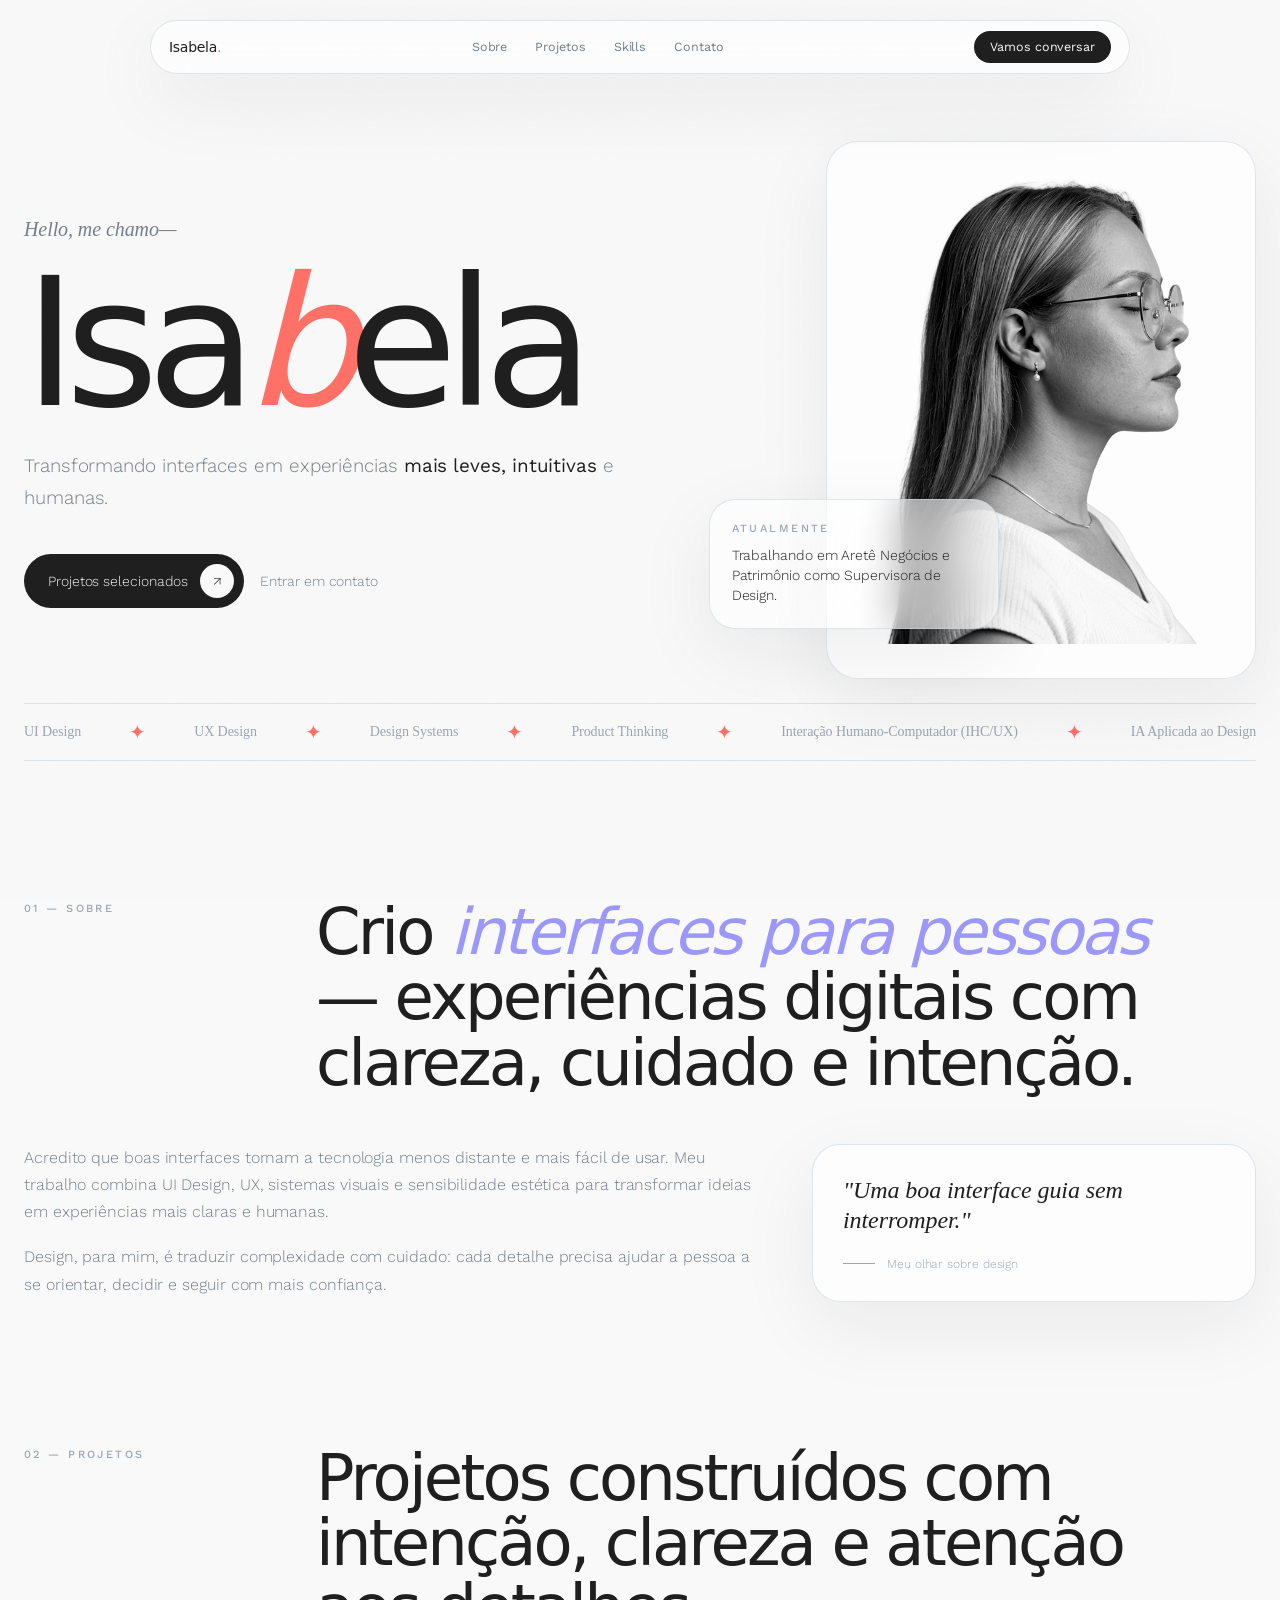
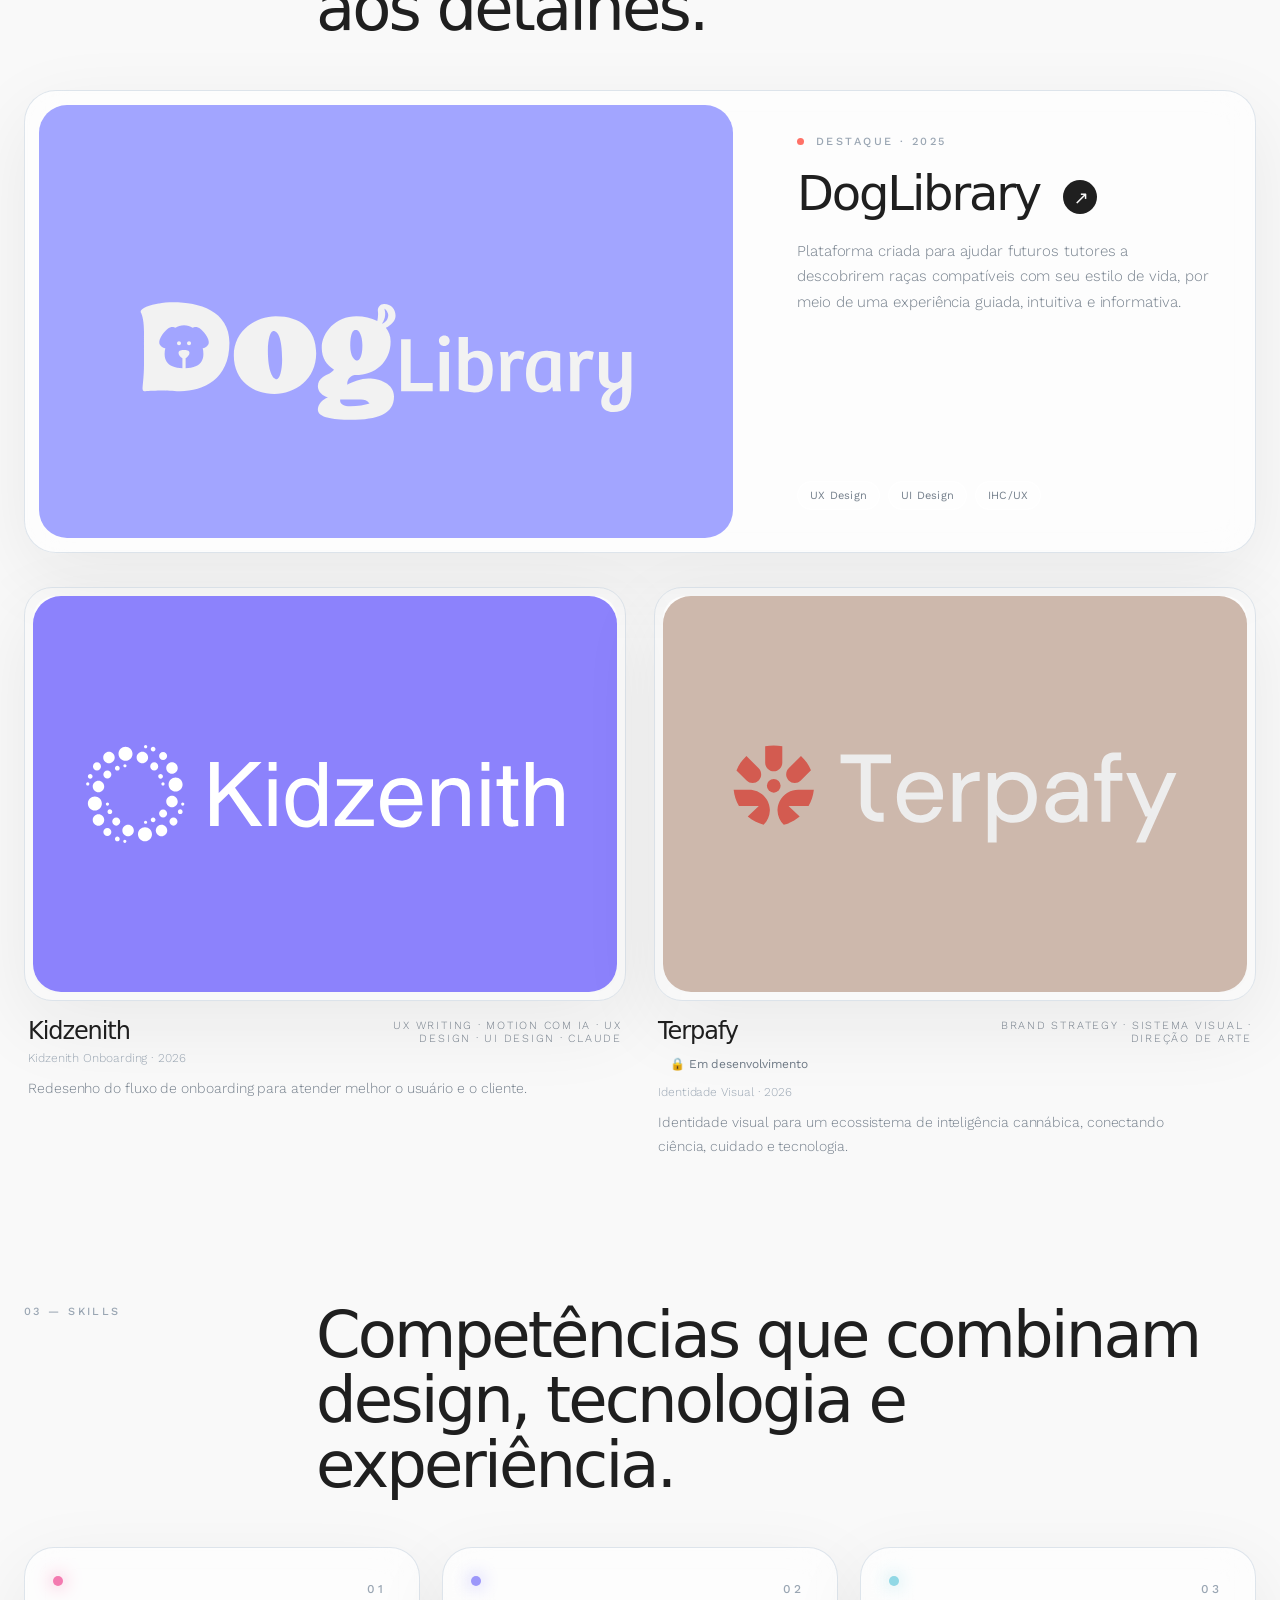
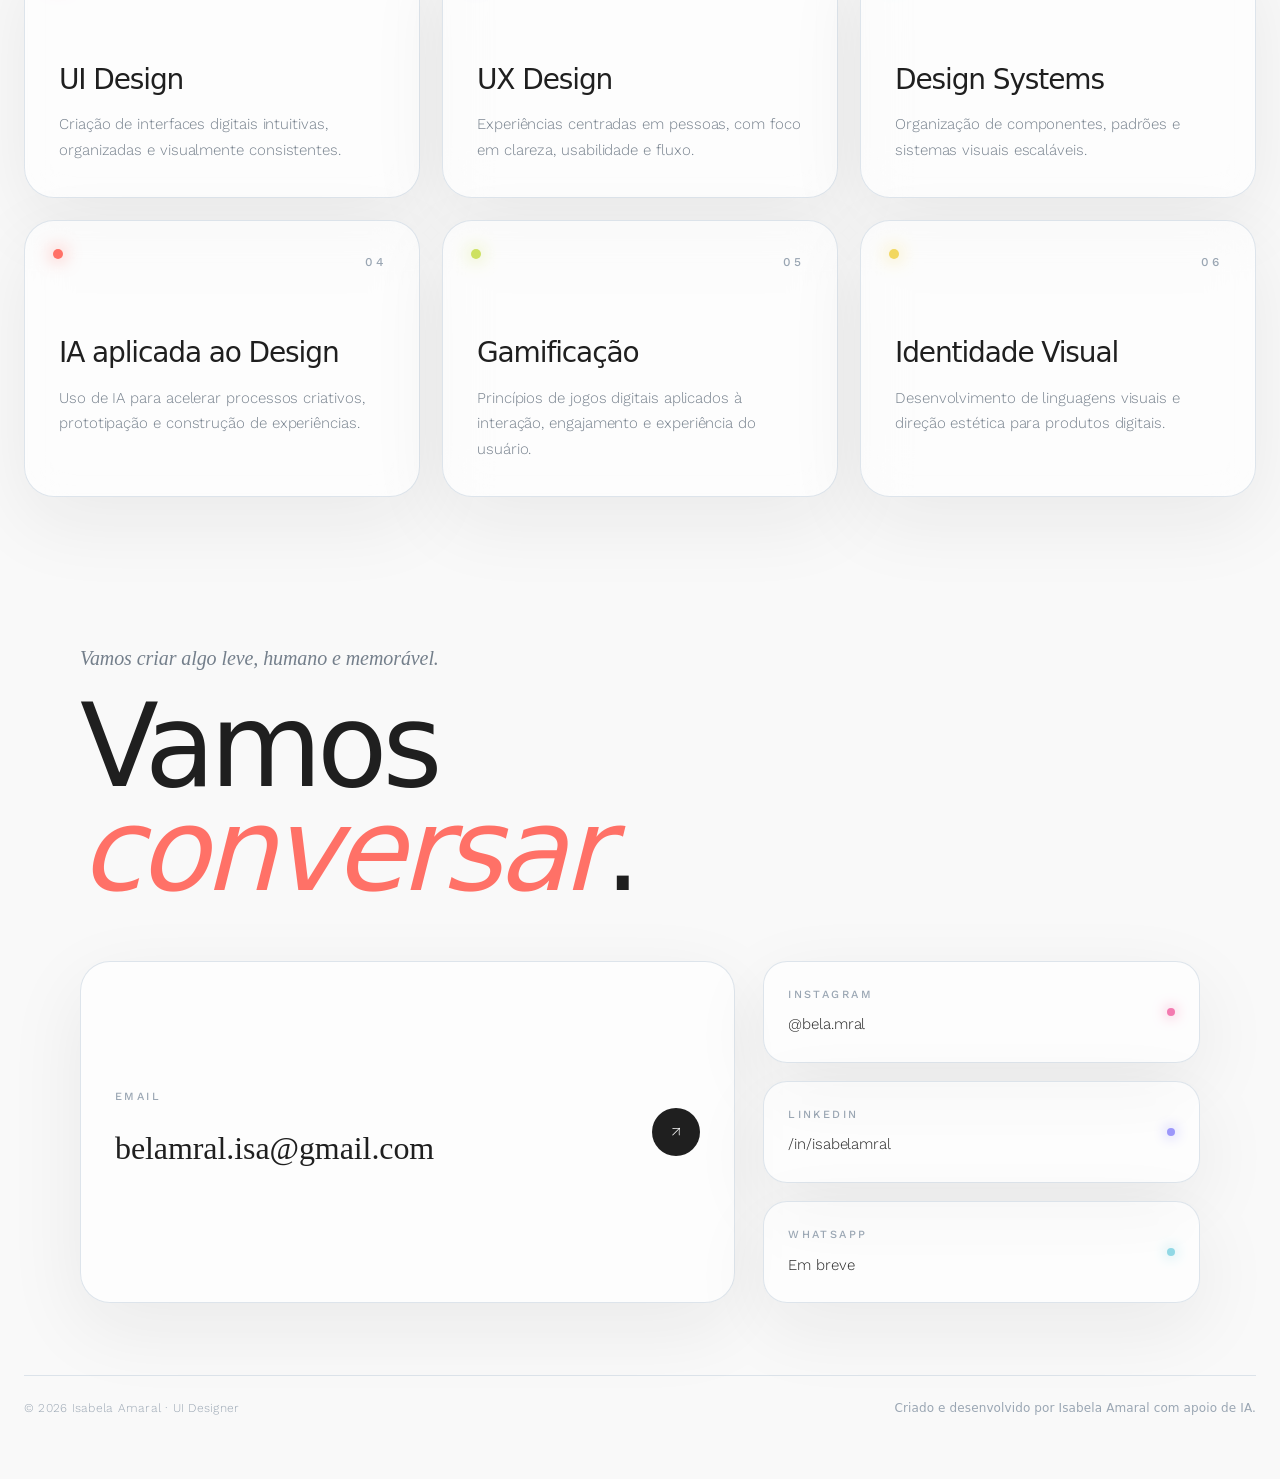
==== commit cf9a1088: "Add files via upload" ====
--- a/index.html
+++ b/index.html
@@ -190,8 +190,7 @@
     }
   .project-arrow{display:inline-flex;align-items:center;justify-content:center;width:34px;height:34px;margin-left:10px;border-radius:50%;background:var(--ink);color:var(--paper);font-size:18px;vertical-align:middle;transition:.35s var(--ease)}.featured-card:hover .project-arrow{transform:rotate(45deg) translateY(-2px)}
 </style>
-<link href="assets/favicon.svg" rel="icon" type="image/svg+xml"/>
-<link href="assets/favicon.svg" rel="shortcut icon"/>
+
 <style id="project-section-hard-fix">
 #work{
   display:block !important;
@@ -1568,6 +1567,46 @@
     width:44px !important;
     height:44px !important;
   }
+}
+
+</style>
+  <link rel="canonical" href="https://www.designbela.com/">
+  <link rel="icon" type="image/svg+xml" href="assets/favicon.svg">
+<style id="terpafy-card-locked-home">
+
+/* Home · Terpafy temporariamente trancado */
+.home-page .terpafy-locked,
+.home-page .project-card-locked{
+  cursor:not-allowed !important;
+  pointer-events:auto !important;
+}
+
+.home-page .terpafy-locked img,
+.home-page .terpafy-locked video,
+.home-page .project-card-locked img,
+.home-page .project-card-locked video{
+  filter:saturate(.82) brightness(.96) !important;
+}
+
+.home-page .terpafy-locked:hover,
+.home-page .project-card-locked:hover{
+  transform:none !important;
+}
+
+.terpafy-dev-badge{
+  display:inline-flex !important;
+  align-items:center !important;
+  gap:6px !important;
+  width:max-content !important;
+  margin-top:8px !important;
+  padding:7px 12px !important;
+  border-radius:999px !important;
+  background:rgba(31,31,31,.06) !important;
+  color:#6F7A86 !important;
+  font-size:12px !important;
+  line-height:1 !important;
+  font-weight:400 !important;
+  letter-spacing:-.01em !important;
 }
 
 </style>
@@ -1696,7 +1735,7 @@
 <p class="project-card-desc">Redesenho do fluxo de onboarding para atender melhor o usuário e o cliente.</p>
 </article>
 </a>
-<a class="project-link-card terpafy-link" href="terpafy.html" aria-label="Abrir projeto Terpafy"><article class="project-card reveal terpafy-card">
+<article class="project-card project-card-locked terpafy-locked" aria-disabled="true"><article class="project-card reveal terpafy-card">
 <div class="project-media glass">
 <div class="project-media-inner">
 <img alt="Capa do projeto Terpafy" src="assets/terpafycapa.svg" decoding="async" draggable="false">
@@ -1704,13 +1743,13 @@
 </div>
 <div class="project-meta">
 <div>
-<h3>Terpafy</h3>
+<h3>Terpafy</h3><span class="terpafy-dev-badge">🔒 Em desenvolvimento</span>
 <small>Identidade Visual · 2026</small>
 </div>
 <span class="project-label">Brand Strategy · Sistema Visual · Direção de Arte</span>
 </div>
 <p class="project-card-desc">Identidade visual para um ecossistema de inteligência cannábica, conectando ciência, cuidado e tecnologia.</p>
-</article></a>
+</article></article>
 </div>
 </div>
 </section><section class="section" id="skills">
@@ -1738,7 +1777,7 @@
 <div><p class="kicker">Email</p><p>belamral.isa@gmail.com</p></div><span class="arrow">↗</span>
 </a>
 <div class="social-list">
-<a class="social-card glass" href="https://www.instagram.com/bela.mrl/" rel="noreferrer" target="_blank"><div><p class="kicker">Instagram</p><p>@bela.mral</p></div><span class="social-dot" style="color:var(--pink);background:var(--pink)"></span></a>
+<a class="social-card glass" href="https://instagram.com/bela.mral" rel="noreferrer" target="_blank"><div><p class="kicker">Instagram</p><p>@bela.mral</p></div><span class="social-dot" style="color:var(--pink);background:var(--pink)"></span></a>
 <a class="social-card glass" href="https://www.linkedin.com/in/isabelamral/" rel="noreferrer" target="_blank"><div><p class="kicker">LinkedIn</p><p>/in/isabelamral</p></div><span class="social-dot" style="color:var(--purple);background:var(--purple)"></span></a>
 <a class="social-card glass" href="#"><div><p class="kicker">WhatsApp</p><p>Em breve</p></div><span class="social-dot" style="color:var(--sky);background:var(--sky)"></span></a>
 </div>
@@ -1890,5 +1929,16 @@
 })();
 
 </script>
+<script id="terpafy-card-locked-home">
+
+(() => {
+  document.querySelectorAll('a[href="terpafy.html"], a[href="./terpafy.html"], .terpafy-locked').forEach((el) => {
+    el.setAttribute('aria-disabled', 'true');
+    el.setAttribute('tabindex', '-1');
+    el.addEventListener('click', (event) => event.preventDefault());
+  });
+})();
+
+</script>
 </body>
 </html>
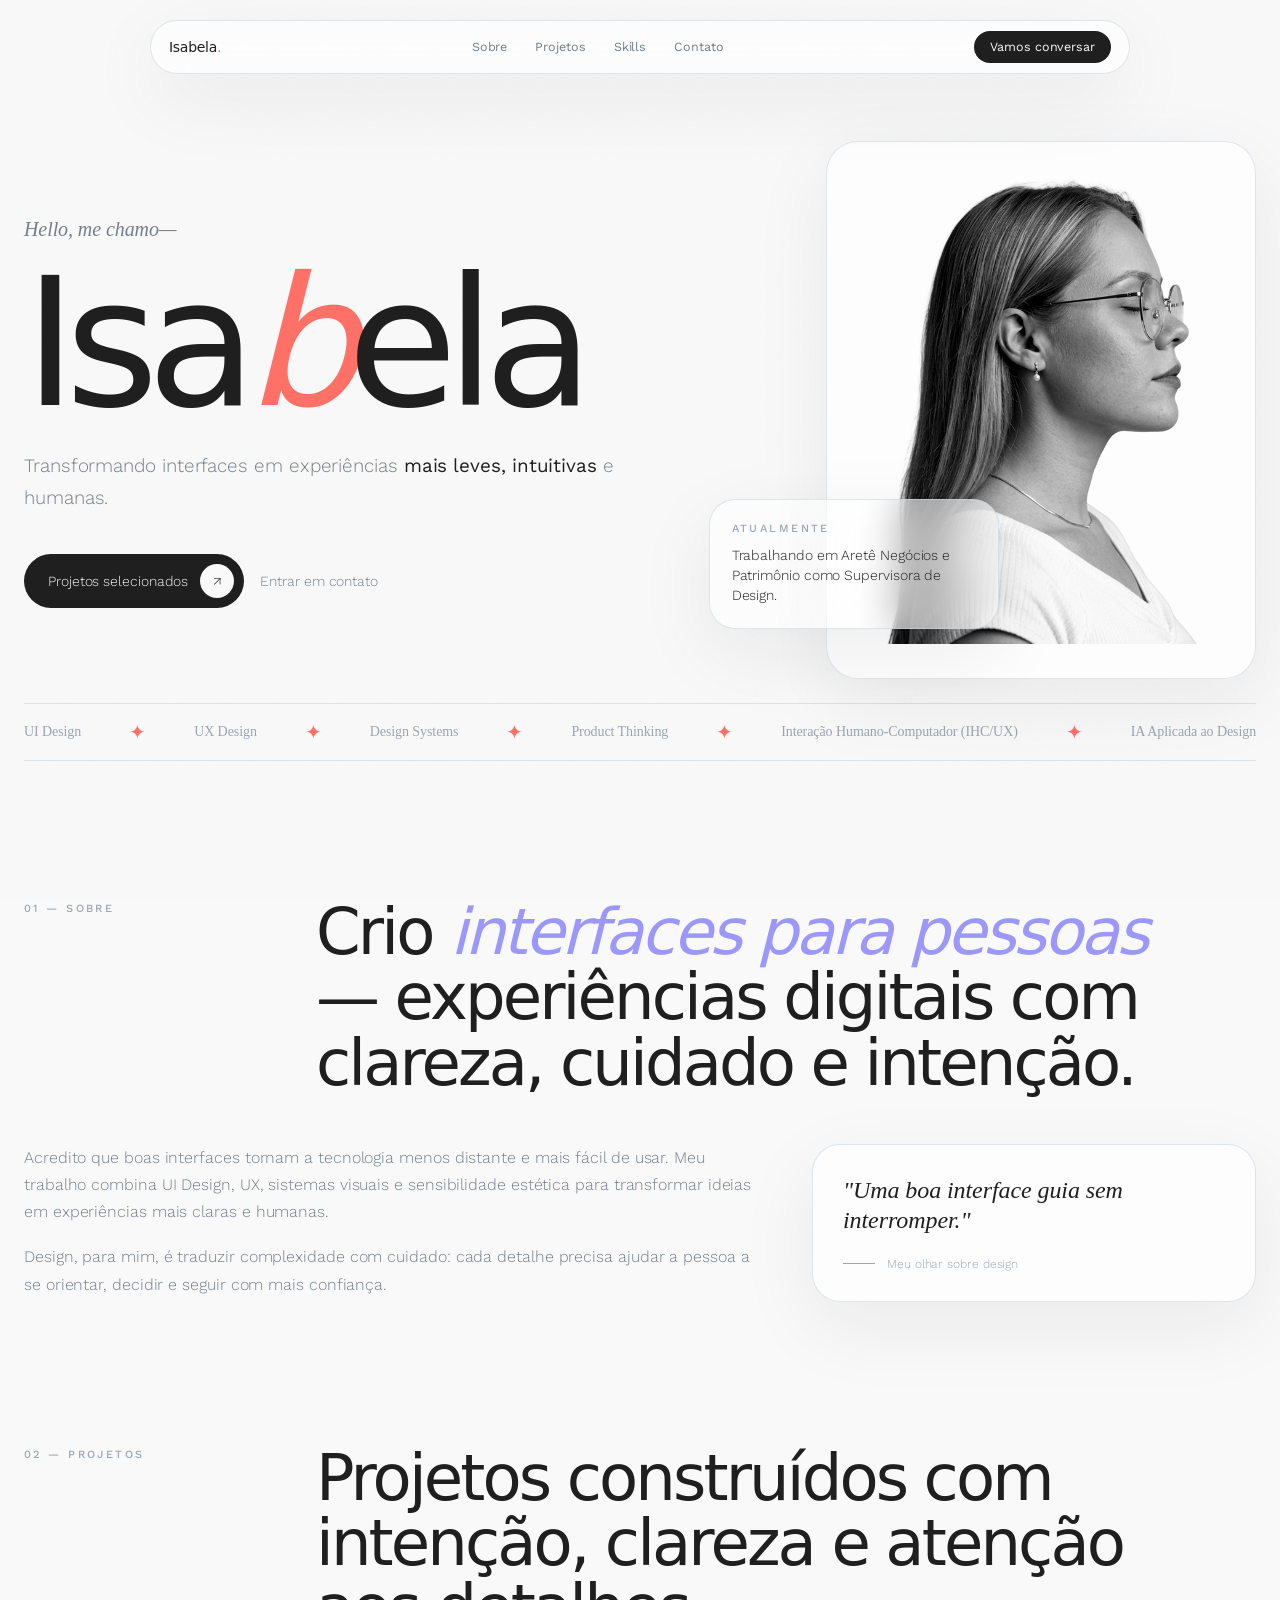
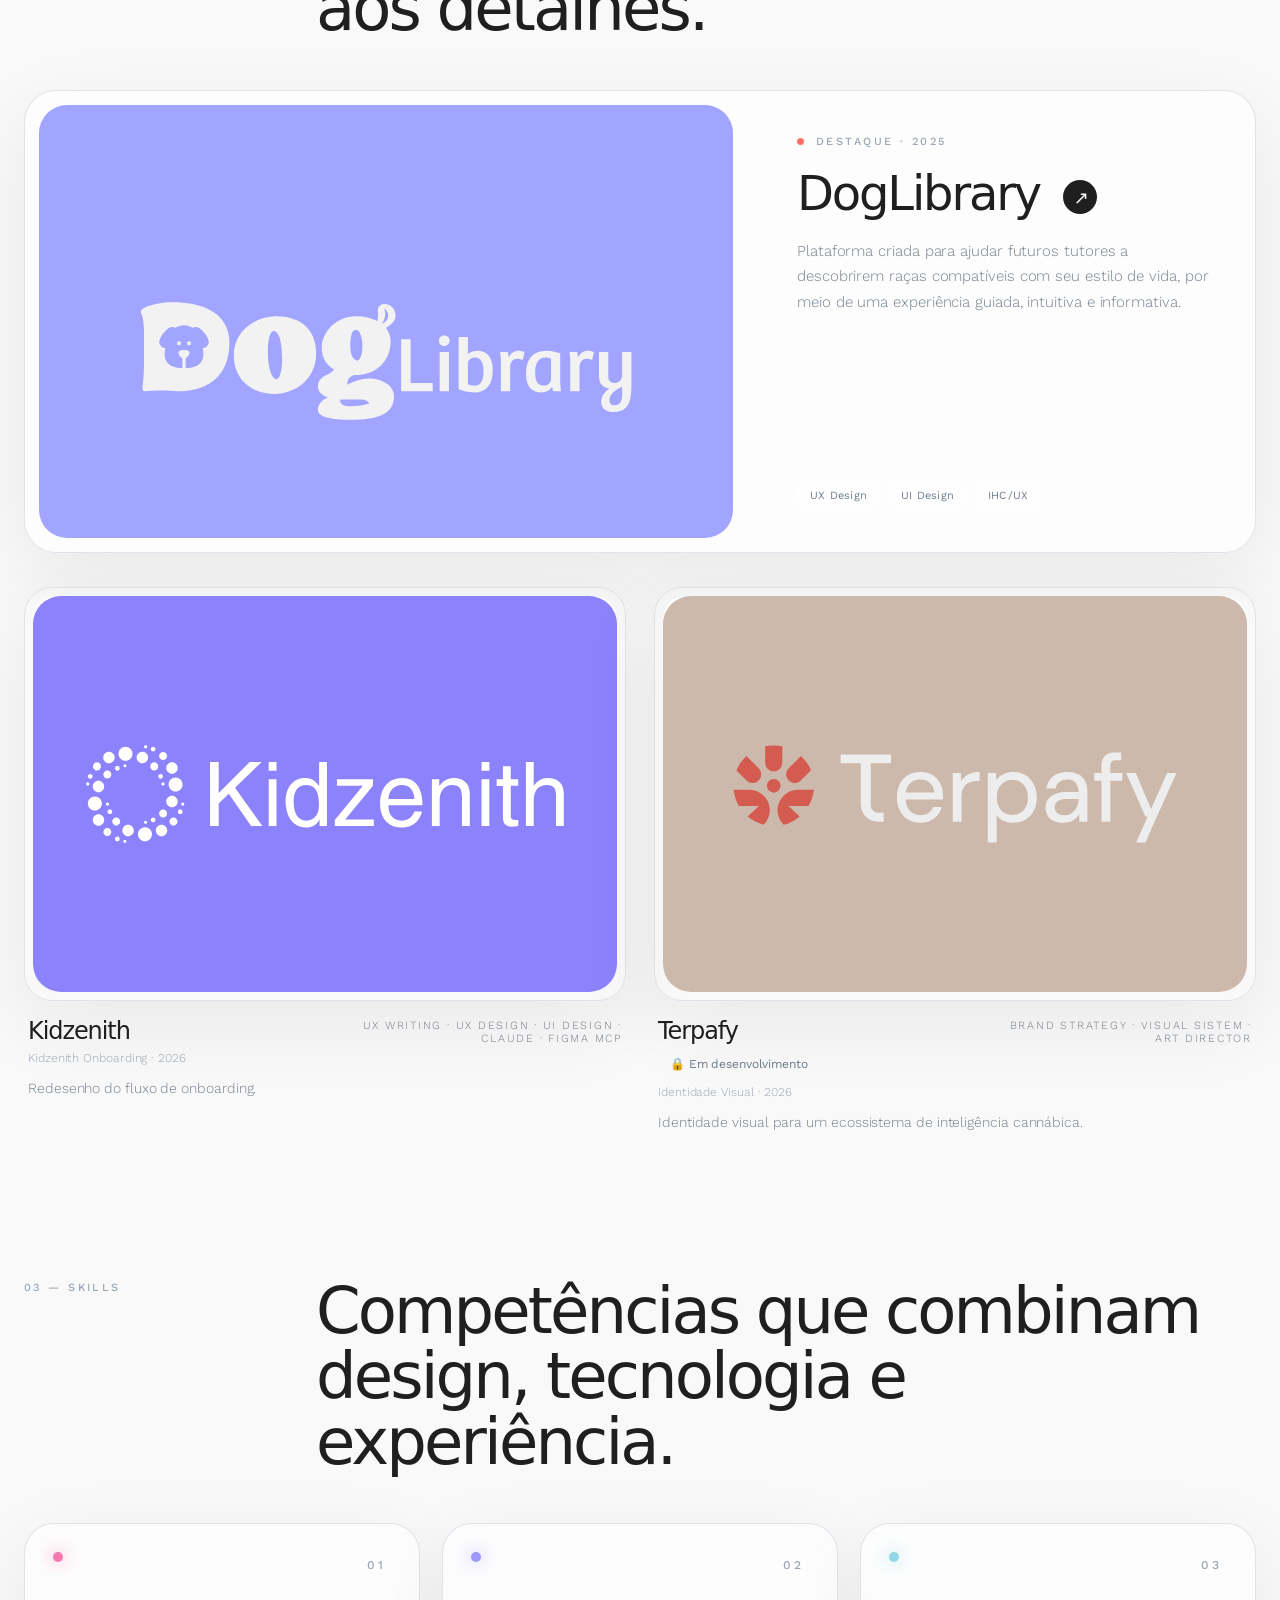
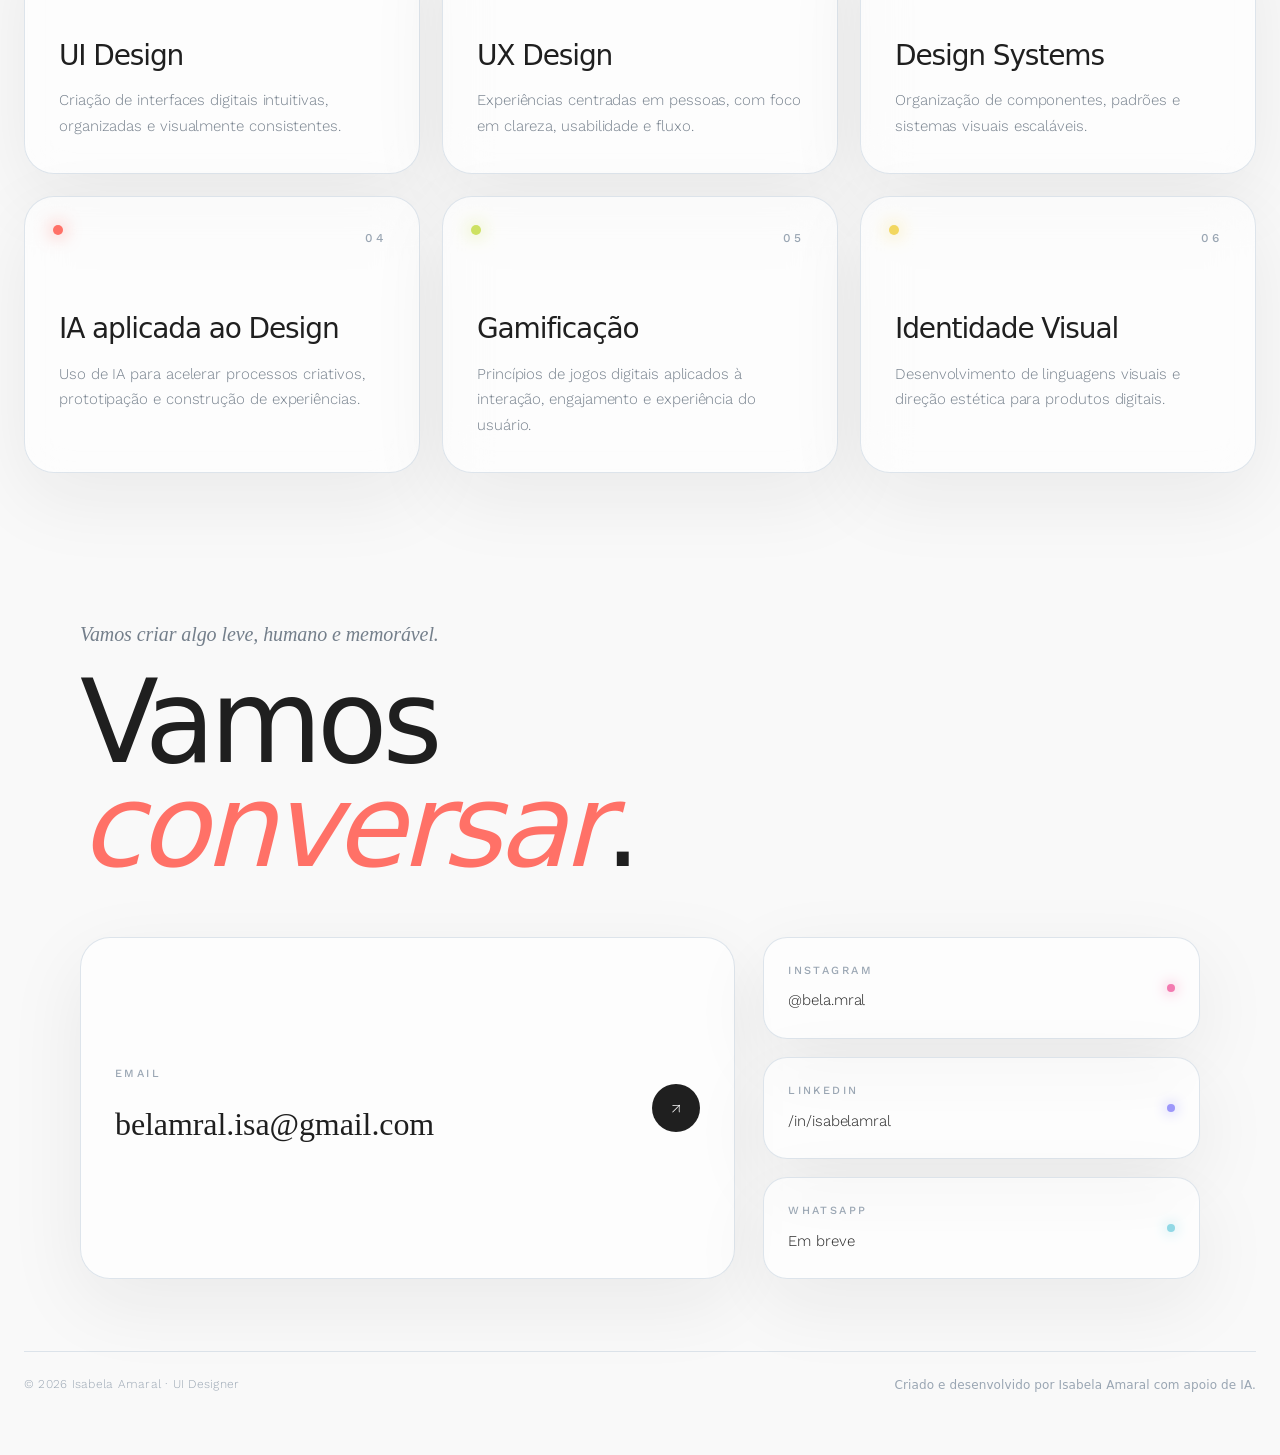
==== commit 2fb1816e: "Update index.html" ====
--- a/index.html
+++ b/index.html
@@ -1730,9 +1730,9 @@
 <h3>Kidzenith</h3>
 <small>Kidzenith Onboarding · 2026</small>
 </div>
-<span class="project-label">UX Writing · Motion com IA · UX Design · UI Design · Claude</span>
-</div>
-<p class="project-card-desc">Redesenho do fluxo de onboarding para atender melhor o usuário e o cliente.</p>
+<span class="project-label">UX Writing · UX Design · UI Design · Claude · Figma MCP</span>
+</div>
+<p class="project-card-desc">Redesenho do fluxo de onboarding.</p>
 </article>
 </a>
 <article class="project-card project-card-locked terpafy-locked" aria-disabled="true"><article class="project-card reveal terpafy-card">
@@ -1746,9 +1746,9 @@
 <h3>Terpafy</h3><span class="terpafy-dev-badge">🔒 Em desenvolvimento</span>
 <small>Identidade Visual · 2026</small>
 </div>
-<span class="project-label">Brand Strategy · Sistema Visual · Direção de Arte</span>
-</div>
-<p class="project-card-desc">Identidade visual para um ecossistema de inteligência cannábica, conectando ciência, cuidado e tecnologia.</p>
+<span class="project-label">Brand Strategy · Visual Sistem · Art Director</span>
+</div>
+<p class="project-card-desc">Identidade visual para um ecossistema de inteligência cannábica.</p>
 </article></article>
 </div>
 </div>
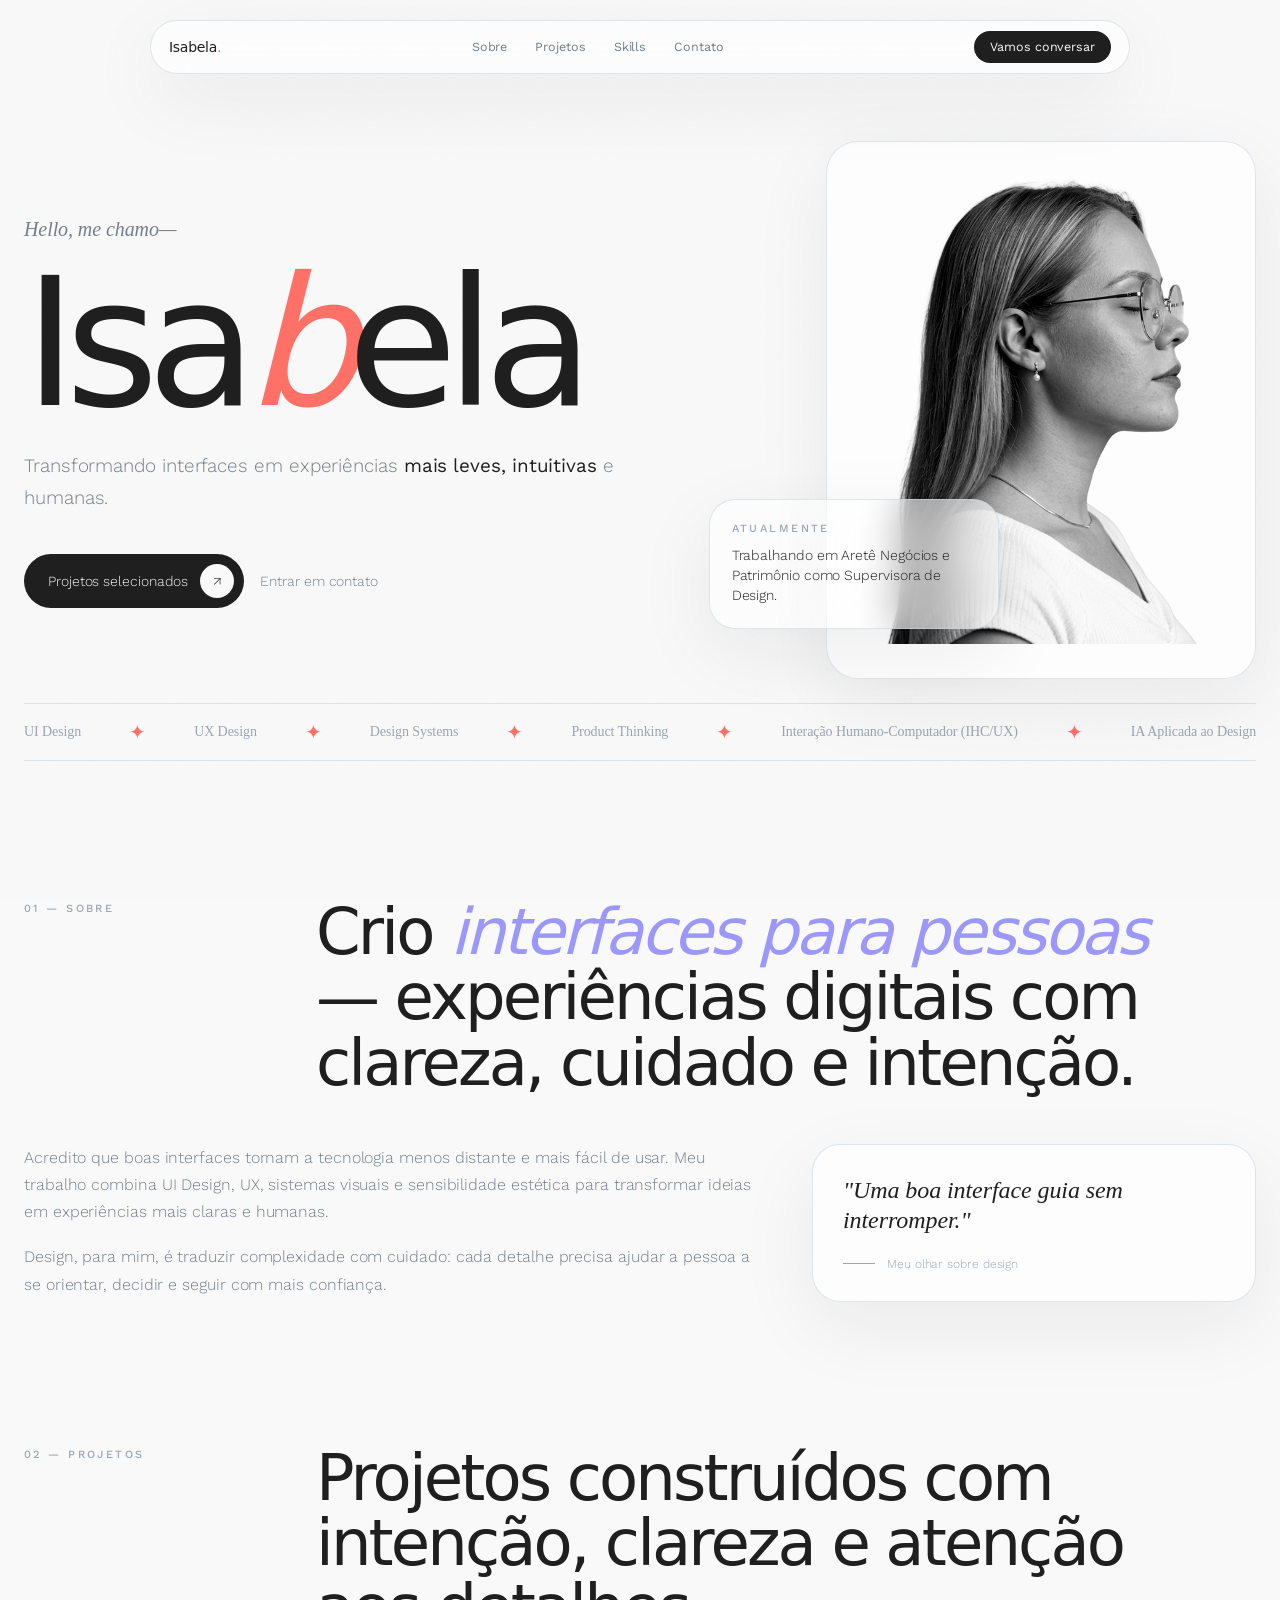
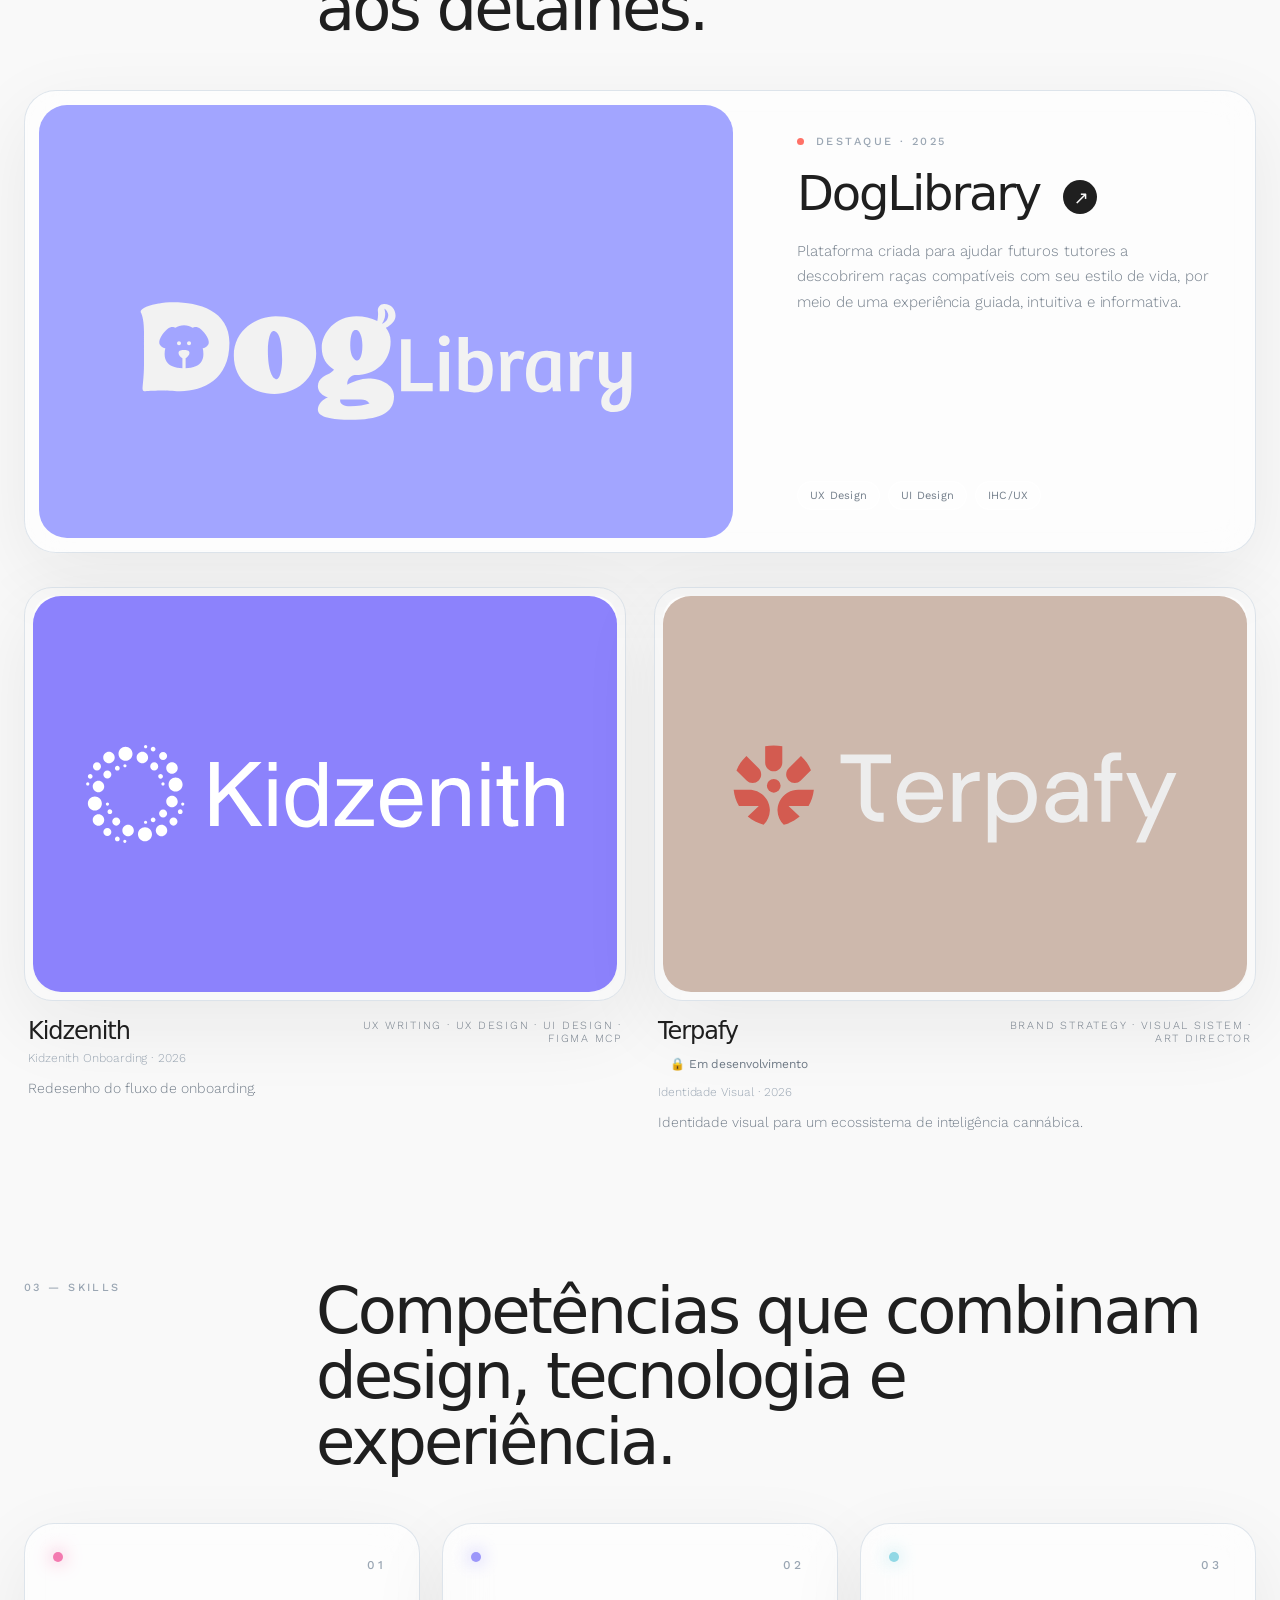
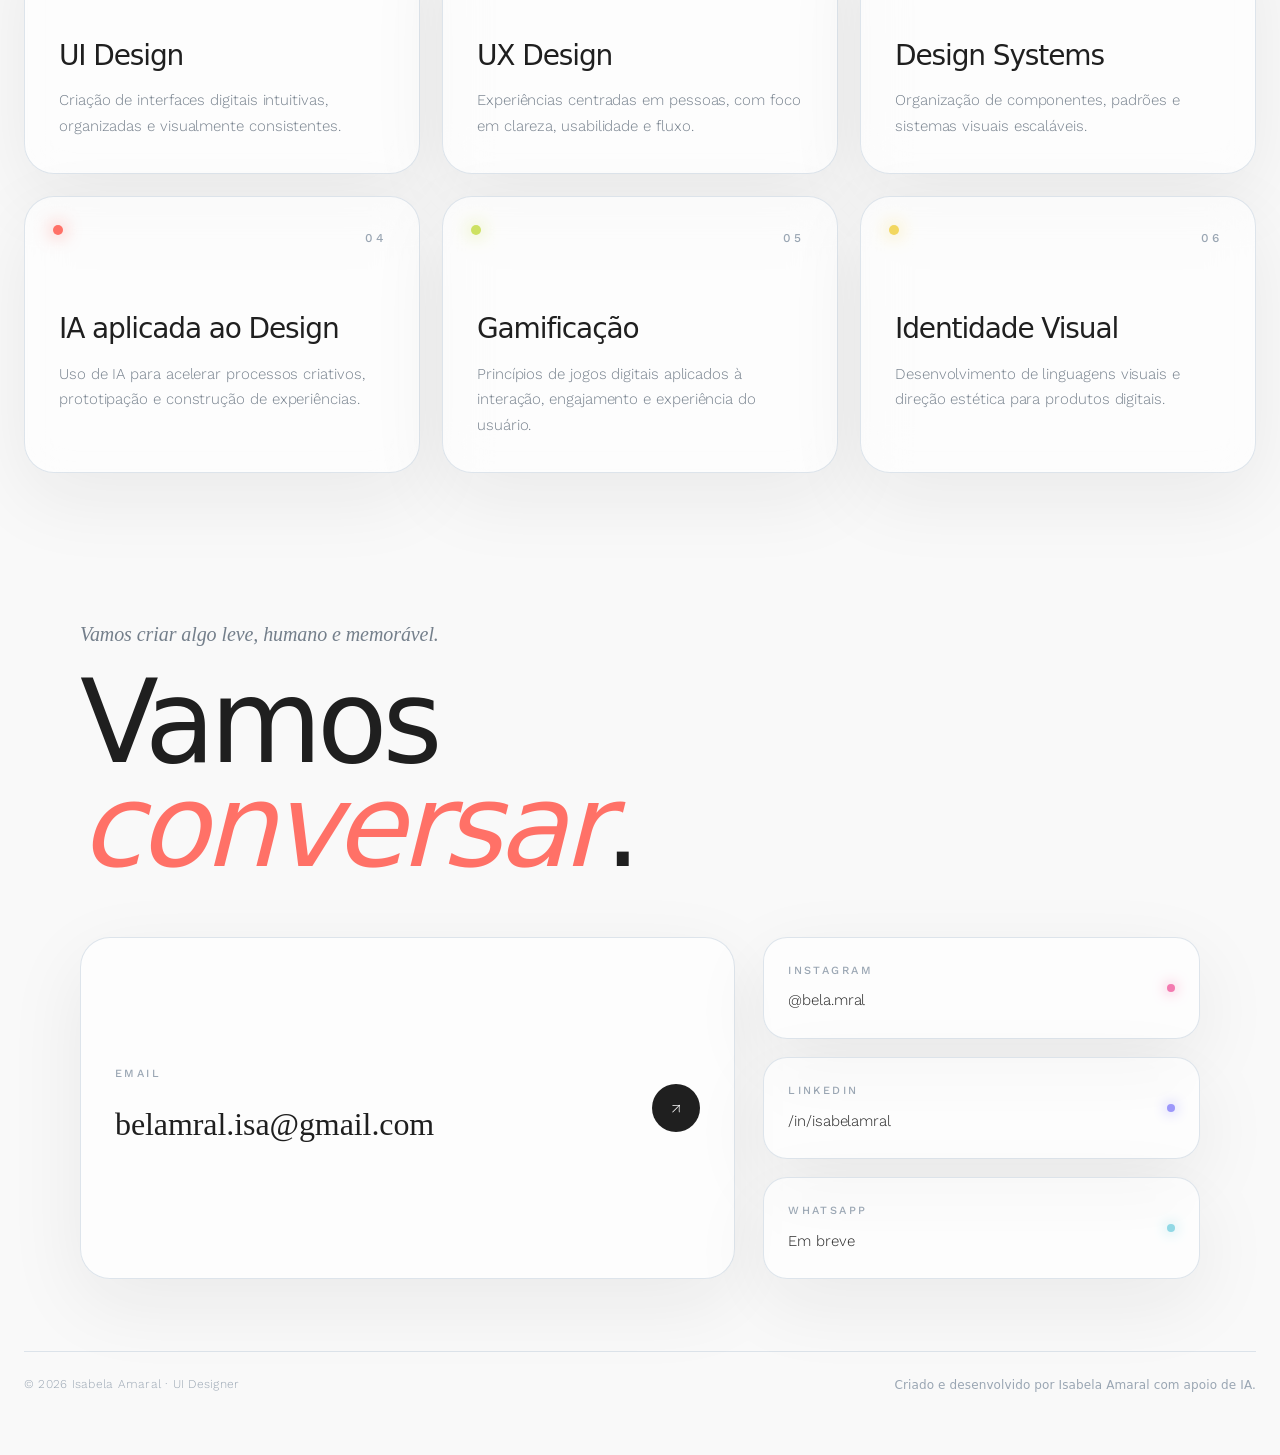
==== commit 3ef09413: "Update index.html" ====
--- a/index.html
+++ b/index.html
@@ -1730,7 +1730,7 @@
 <h3>Kidzenith</h3>
 <small>Kidzenith Onboarding · 2026</small>
 </div>
-<span class="project-label">UX Writing · UX Design · UI Design · Claude · Figma MCP</span>
+<span class="project-label">UX Writing · UX Design · UI Design · Figma MCP</span>
 </div>
 <p class="project-card-desc">Redesenho do fluxo de onboarding.</p>
 </article>
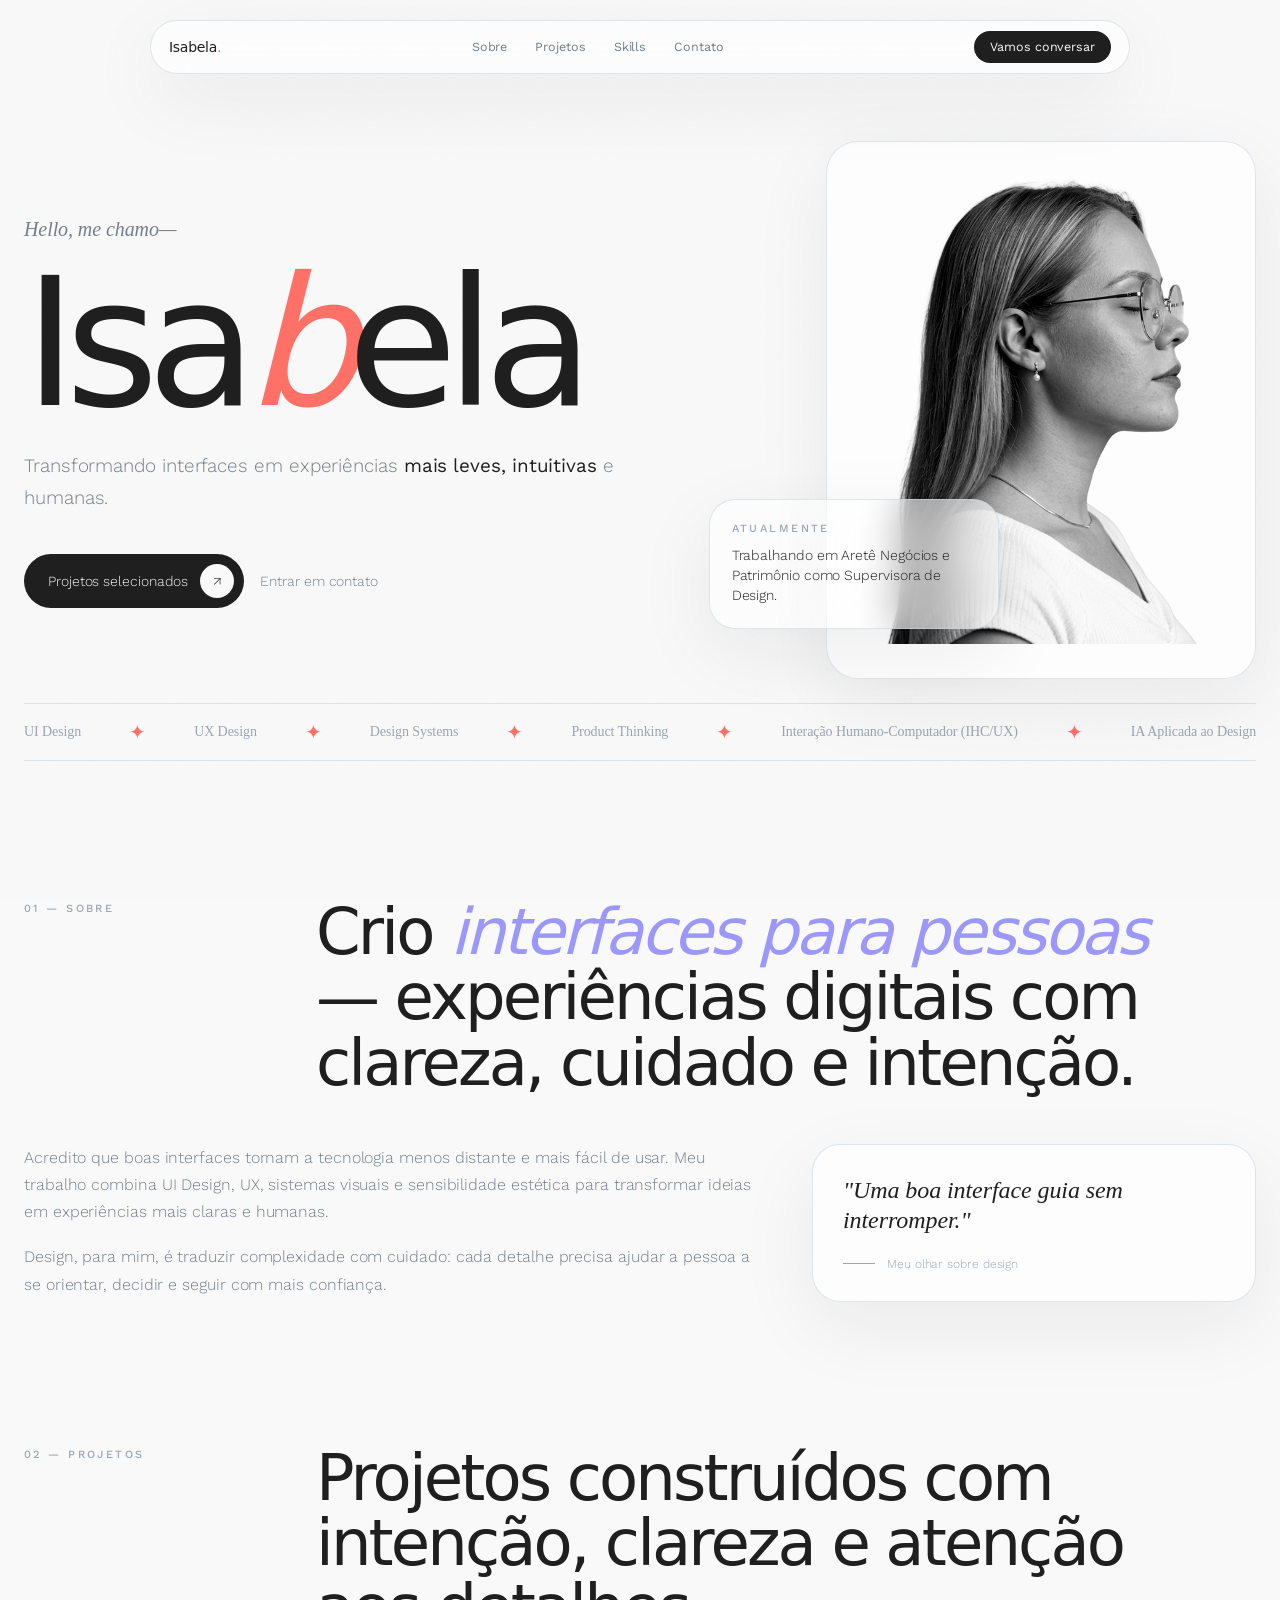
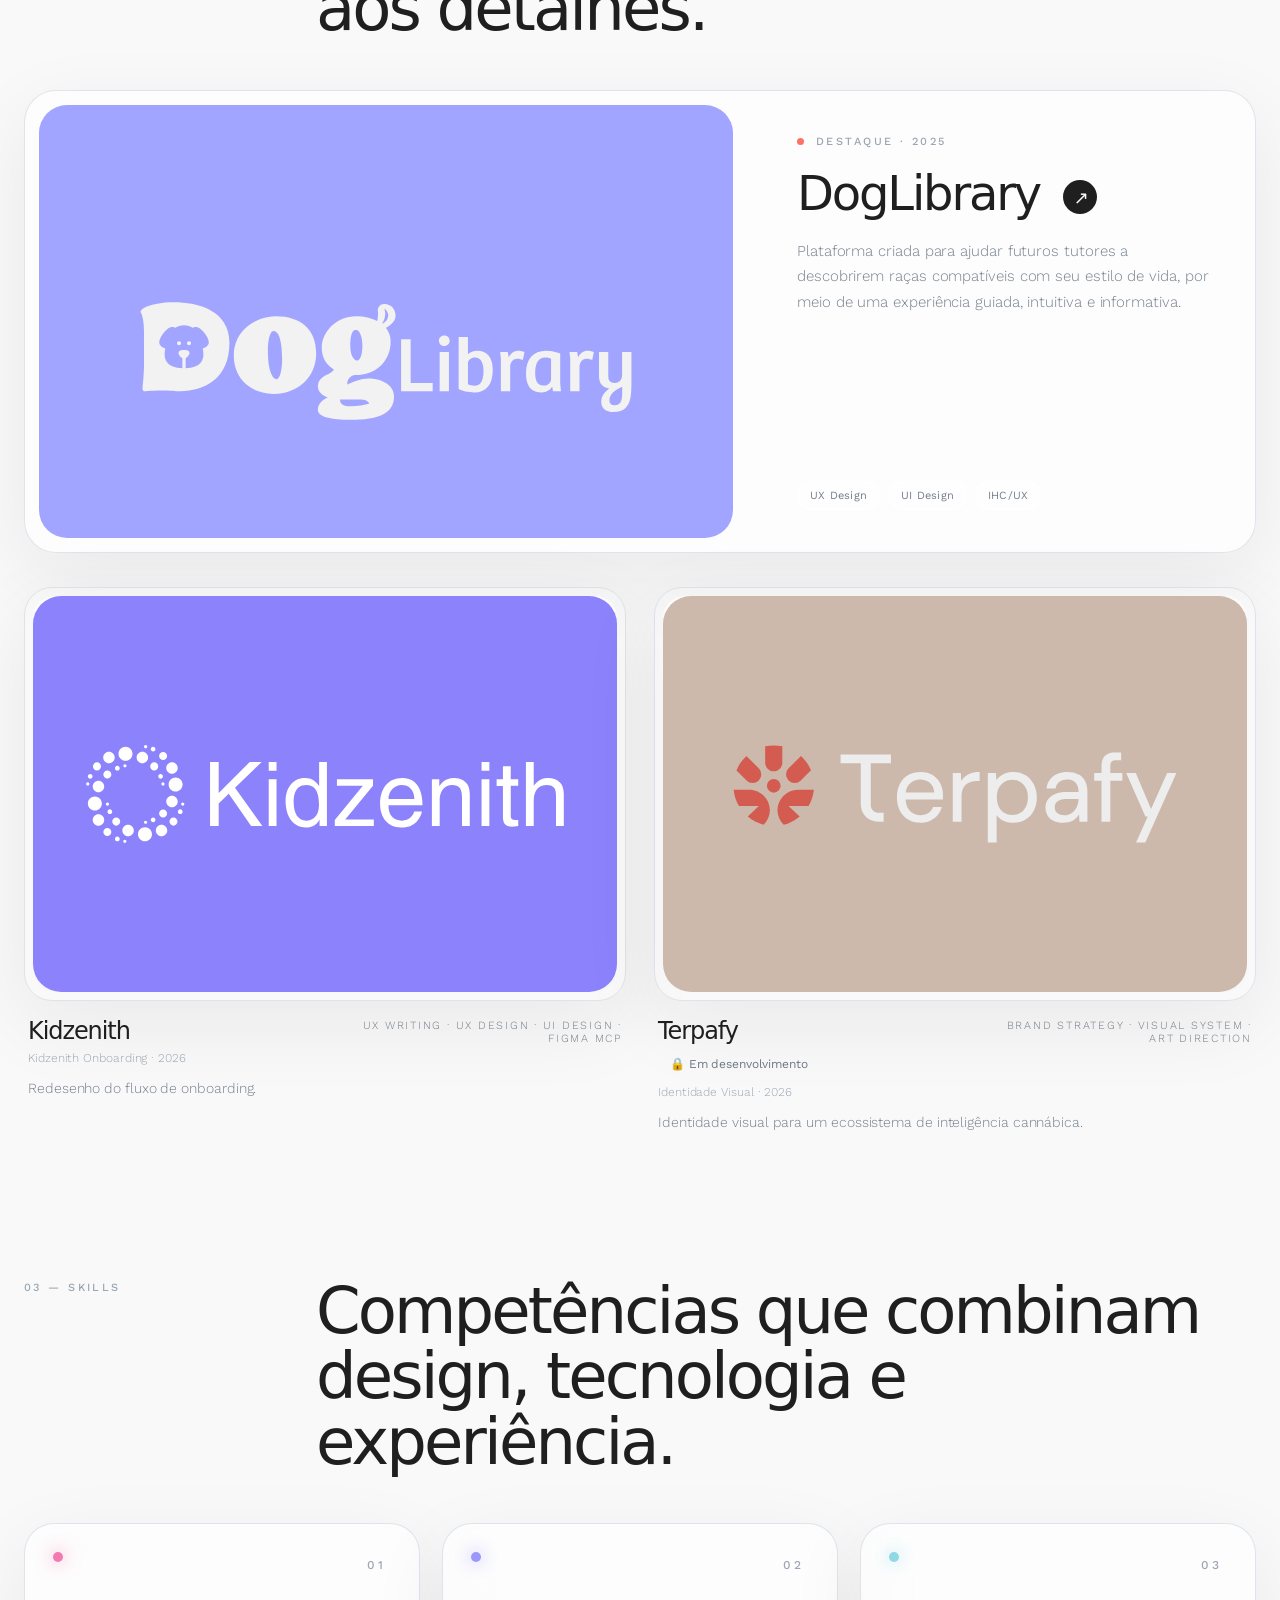
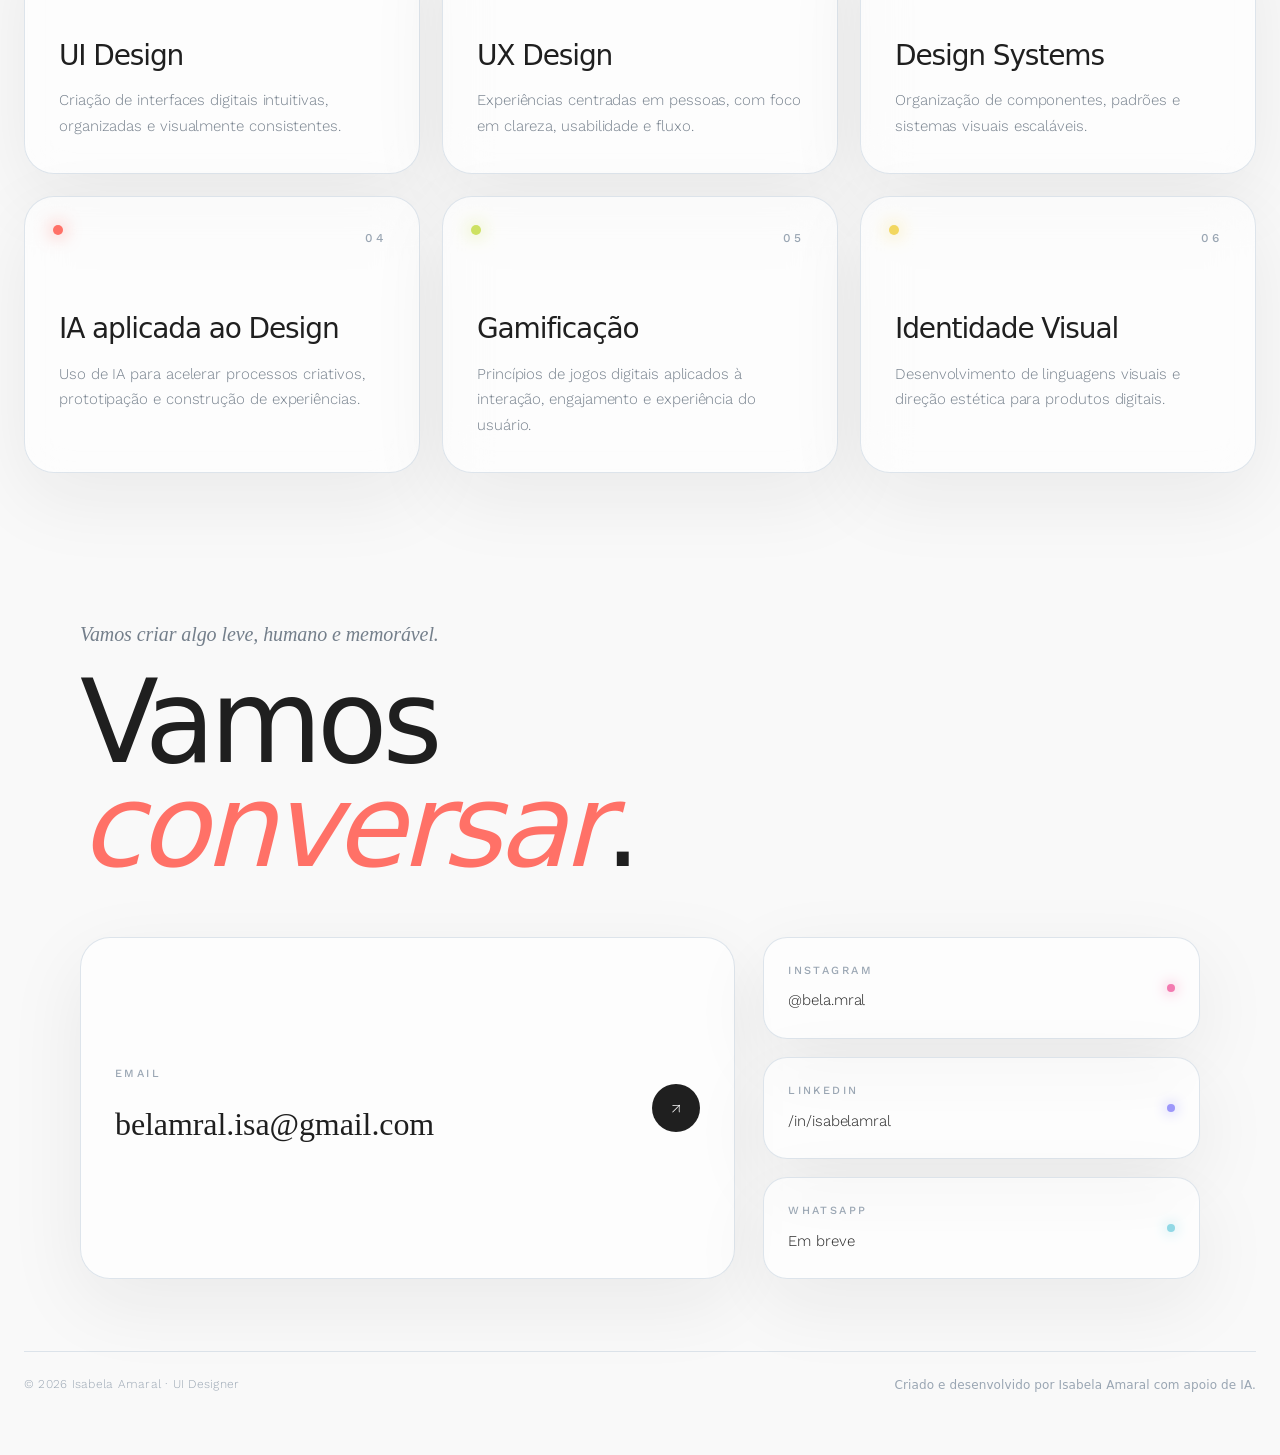
==== commit 73feebec: "Update index.html" ====
--- a/index.html
+++ b/index.html
@@ -1746,7 +1746,7 @@
 <h3>Terpafy</h3><span class="terpafy-dev-badge">🔒 Em desenvolvimento</span>
 <small>Identidade Visual · 2026</small>
 </div>
-<span class="project-label">Brand Strategy · Visual Sistem · Art Director</span>
+<span class="project-label">Brand Strategy · Visual System · Art Direction</span>
 </div>
 <p class="project-card-desc">Identidade visual para um ecossistema de inteligência cannábica.</p>
 </article></article>
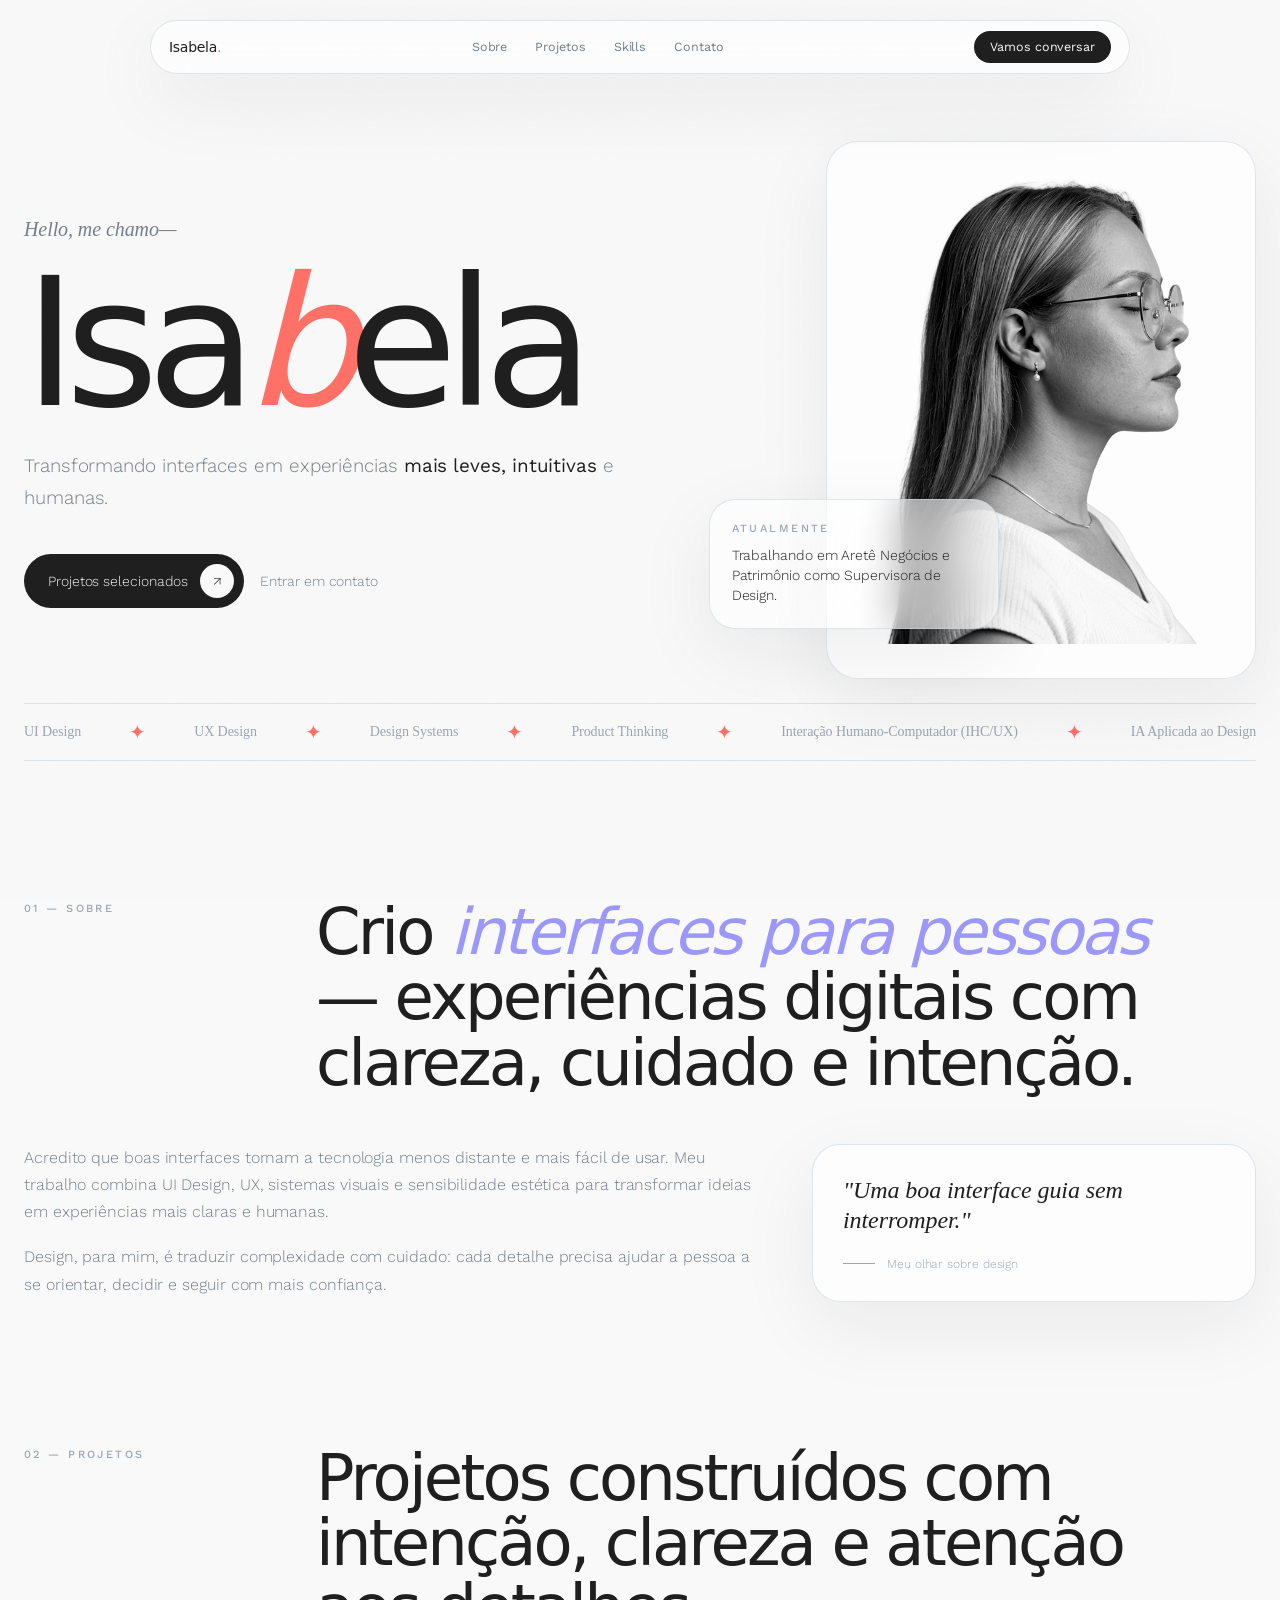
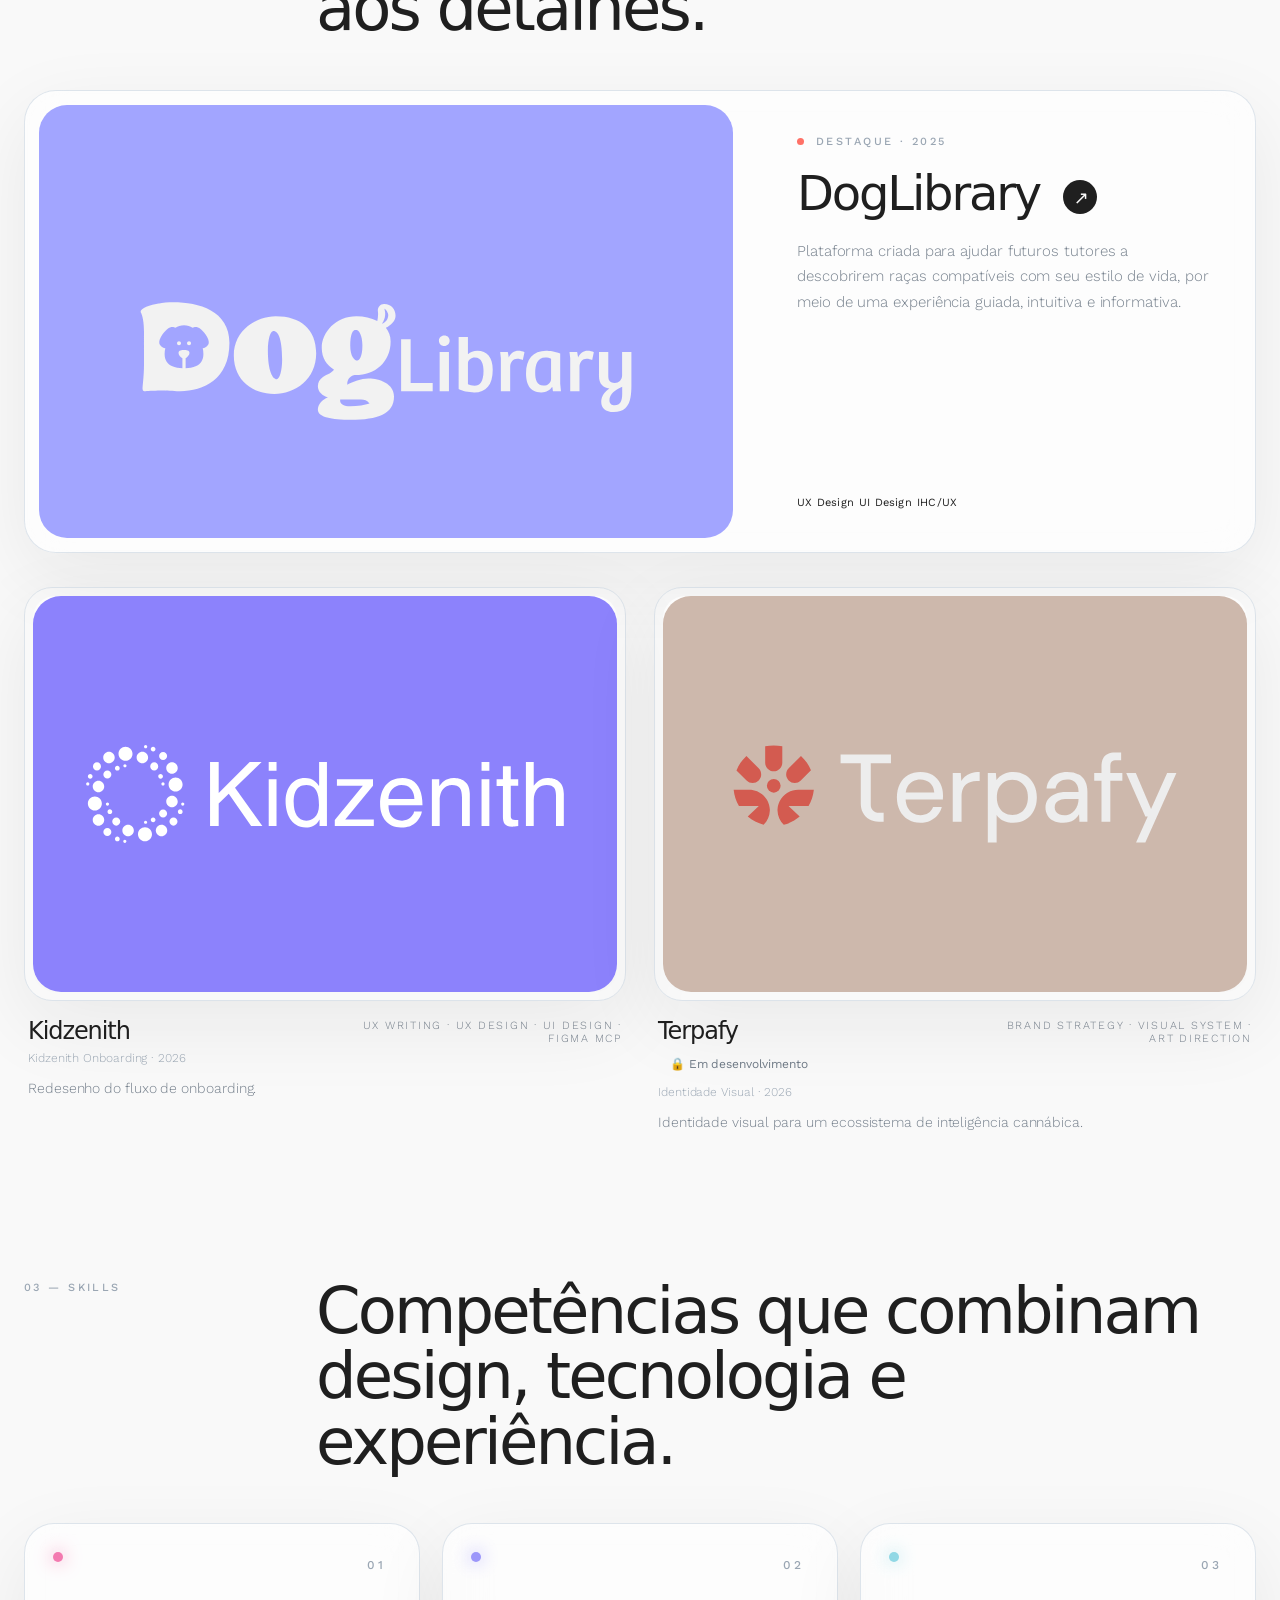
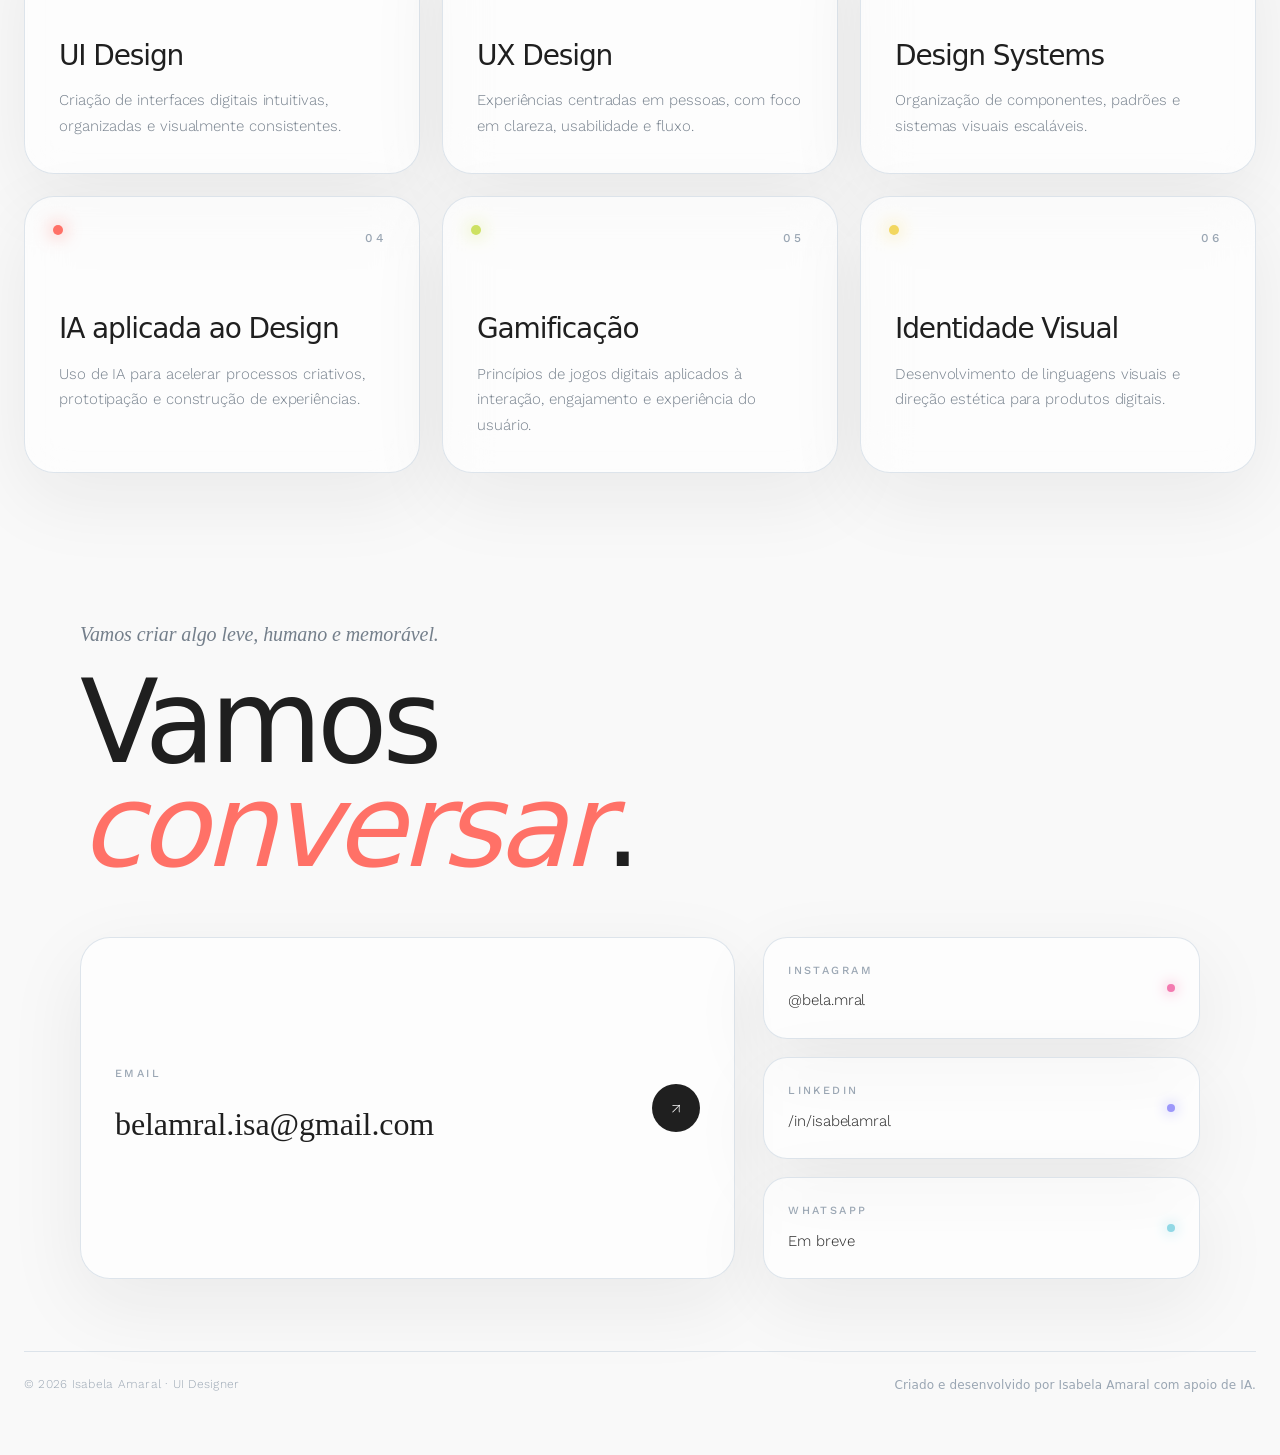
==== commit 9448e7ad: "Update index.html" ====
--- a/index.html
+++ b/index.html
@@ -129,7 +129,12 @@
     .project-dot{width:7px;height:7px;border-radius:50%;display:inline-block;margin-right:12px;background:var(--coral)}
     .project-title{font-size:clamp(2rem,4vw,3rem);line-height:.95;margin-top:20px}
     .project-desc{font-size:15px;max-width:460px;margin-top:22px}
-    .tags{display:flex;gap:8px;flex-wrap:wrap;margin-top:30px}
+    .tagsdisplay:flex;
+  gap:8px;
+  flex-wrap:nowrap;
+  margin-top:30px;
+  white-space:nowrap;
+  align-items:center;
     .tag{font-size:11px;color:var(--ink-soft);padding:7px 12px;border-radius:999px;background:rgba(255,255,255,.55);border:1px solid rgba(255,255,255,.8)}
 
     .project-grid{display:grid;grid-template-columns:1fr 1fr;gap:28px;align-items:start}
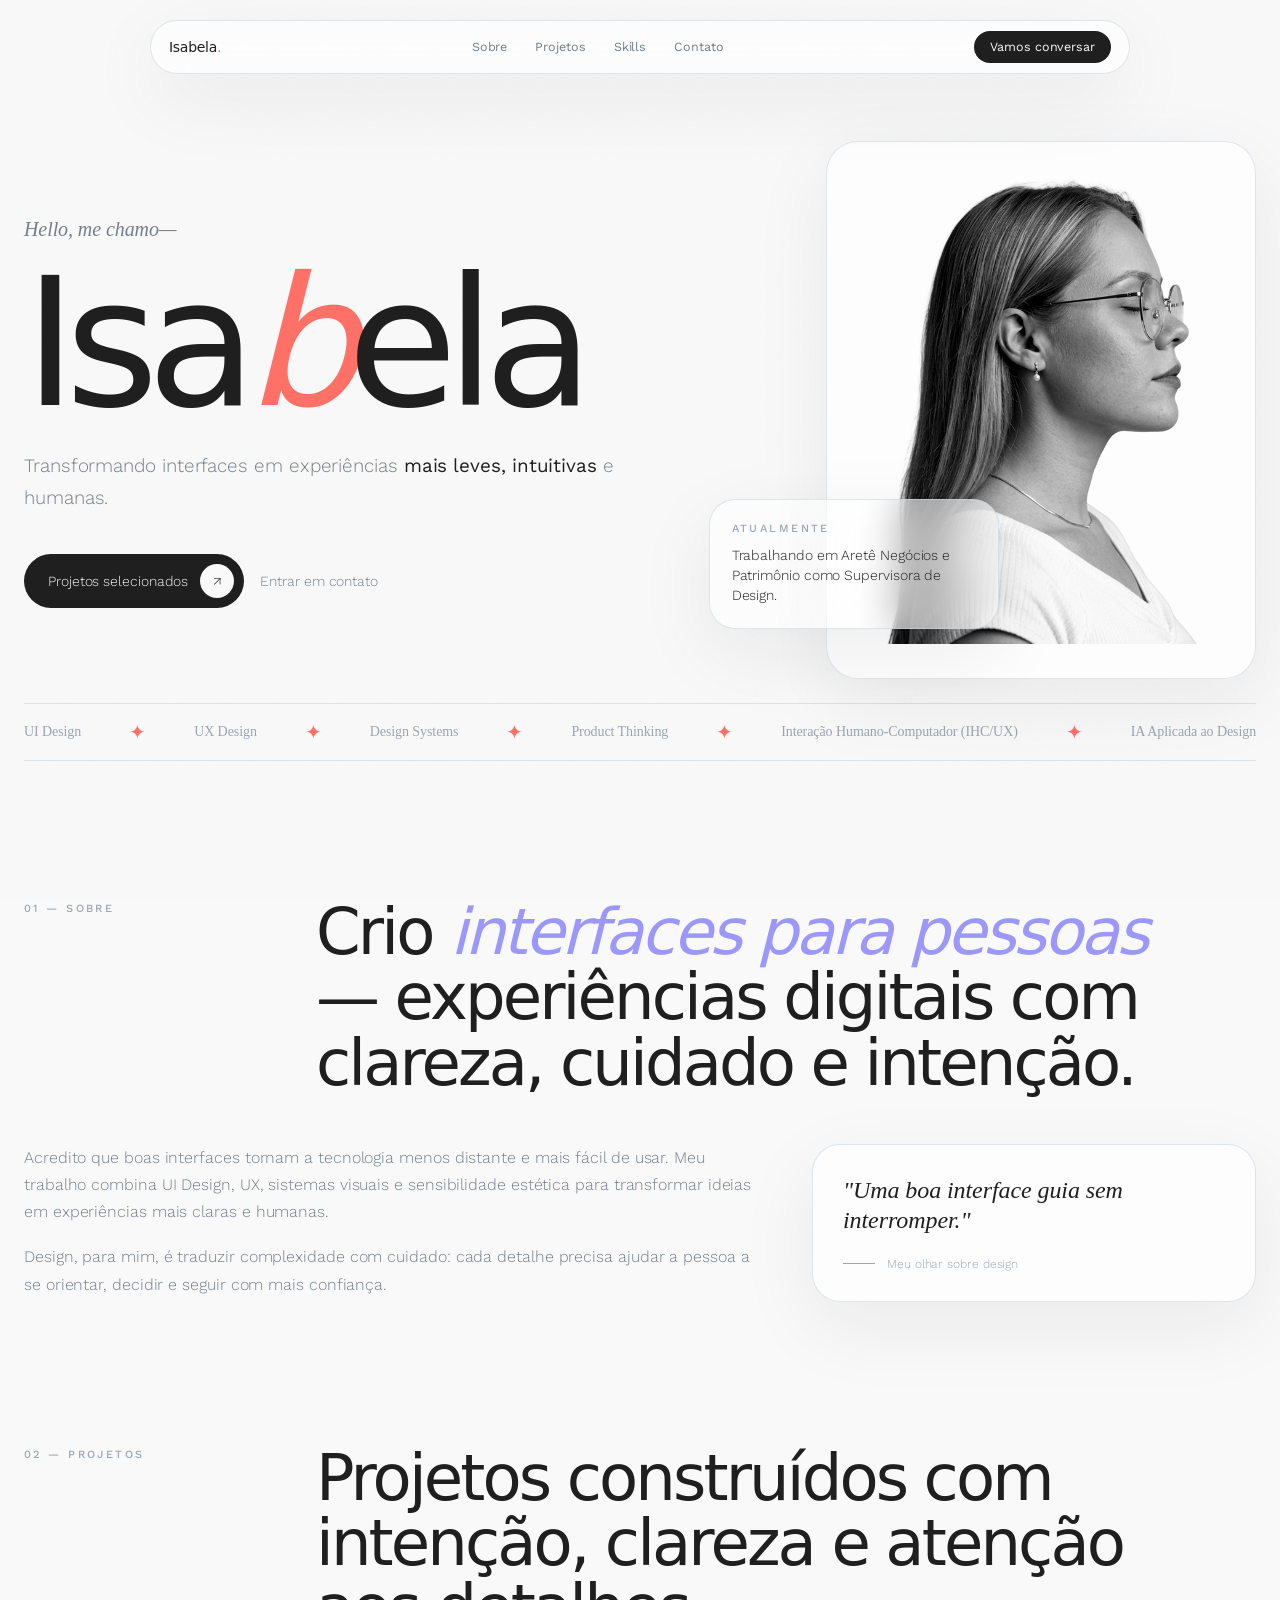
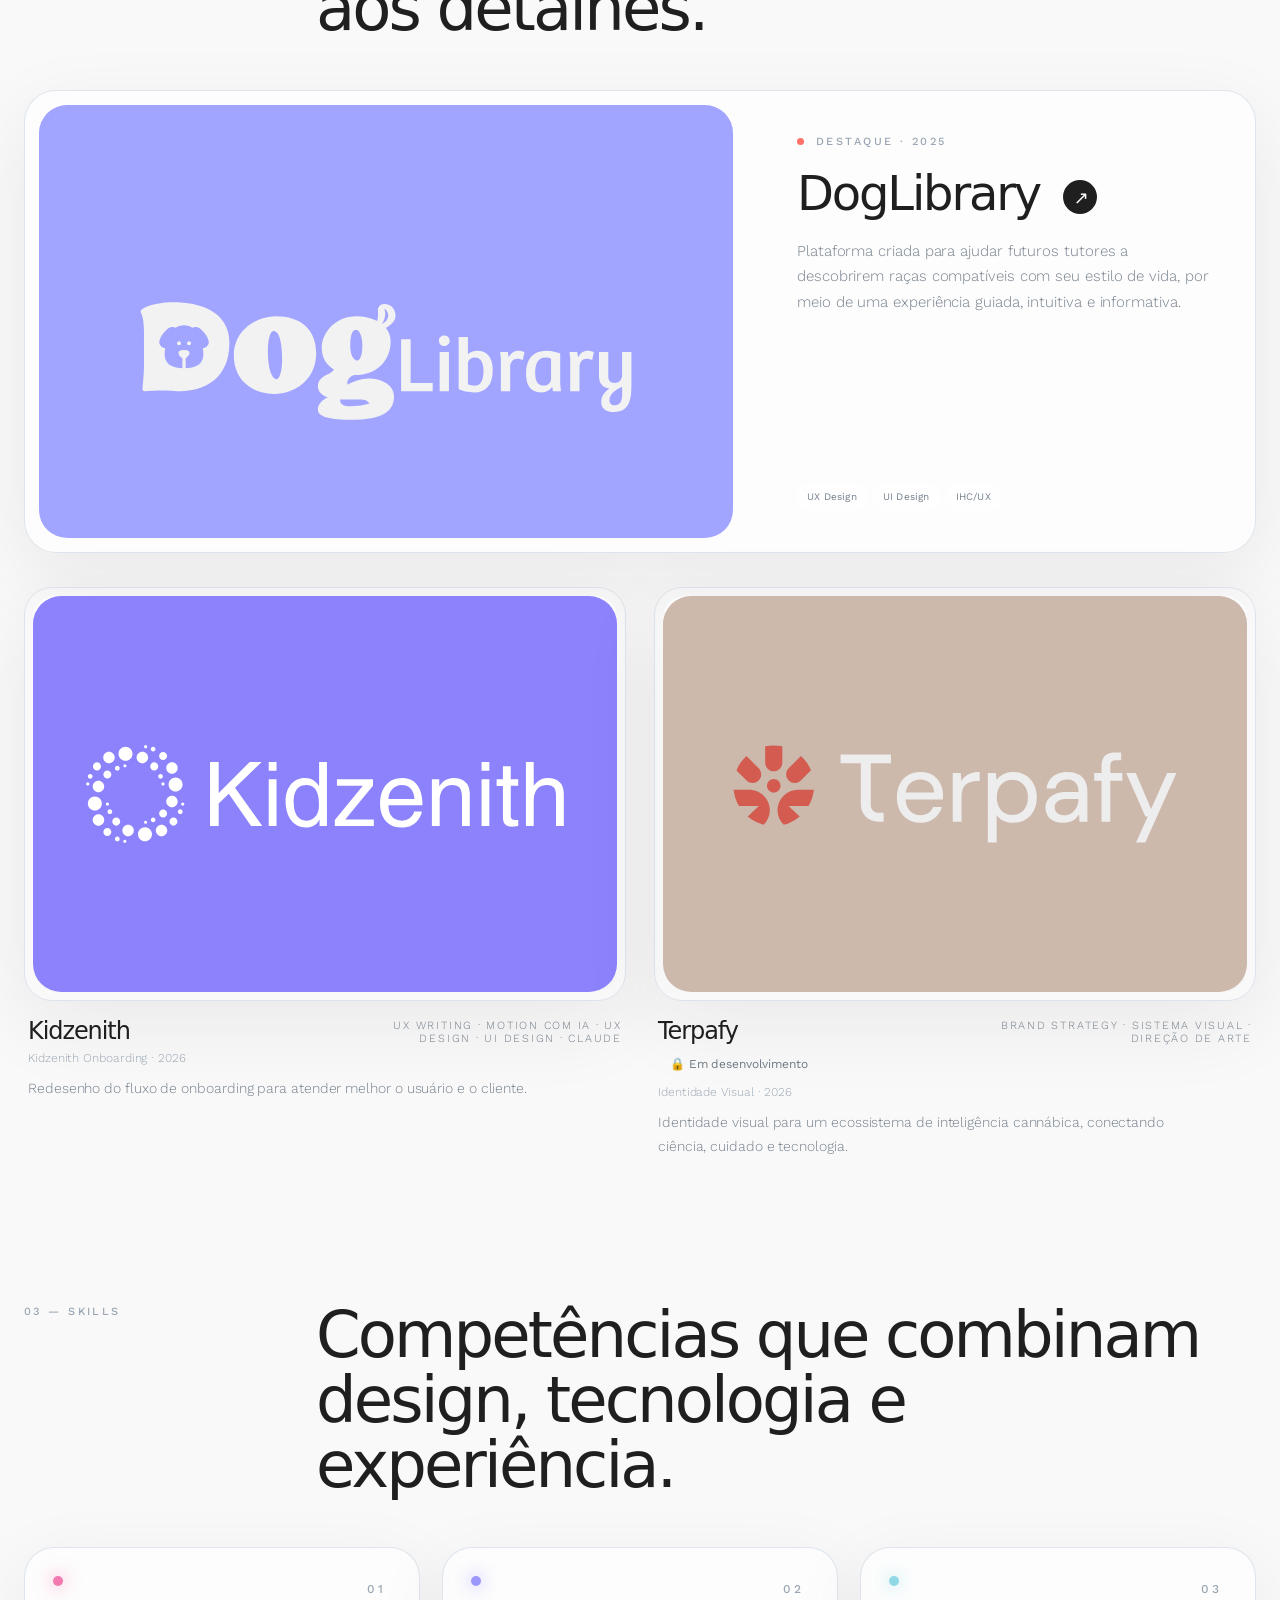
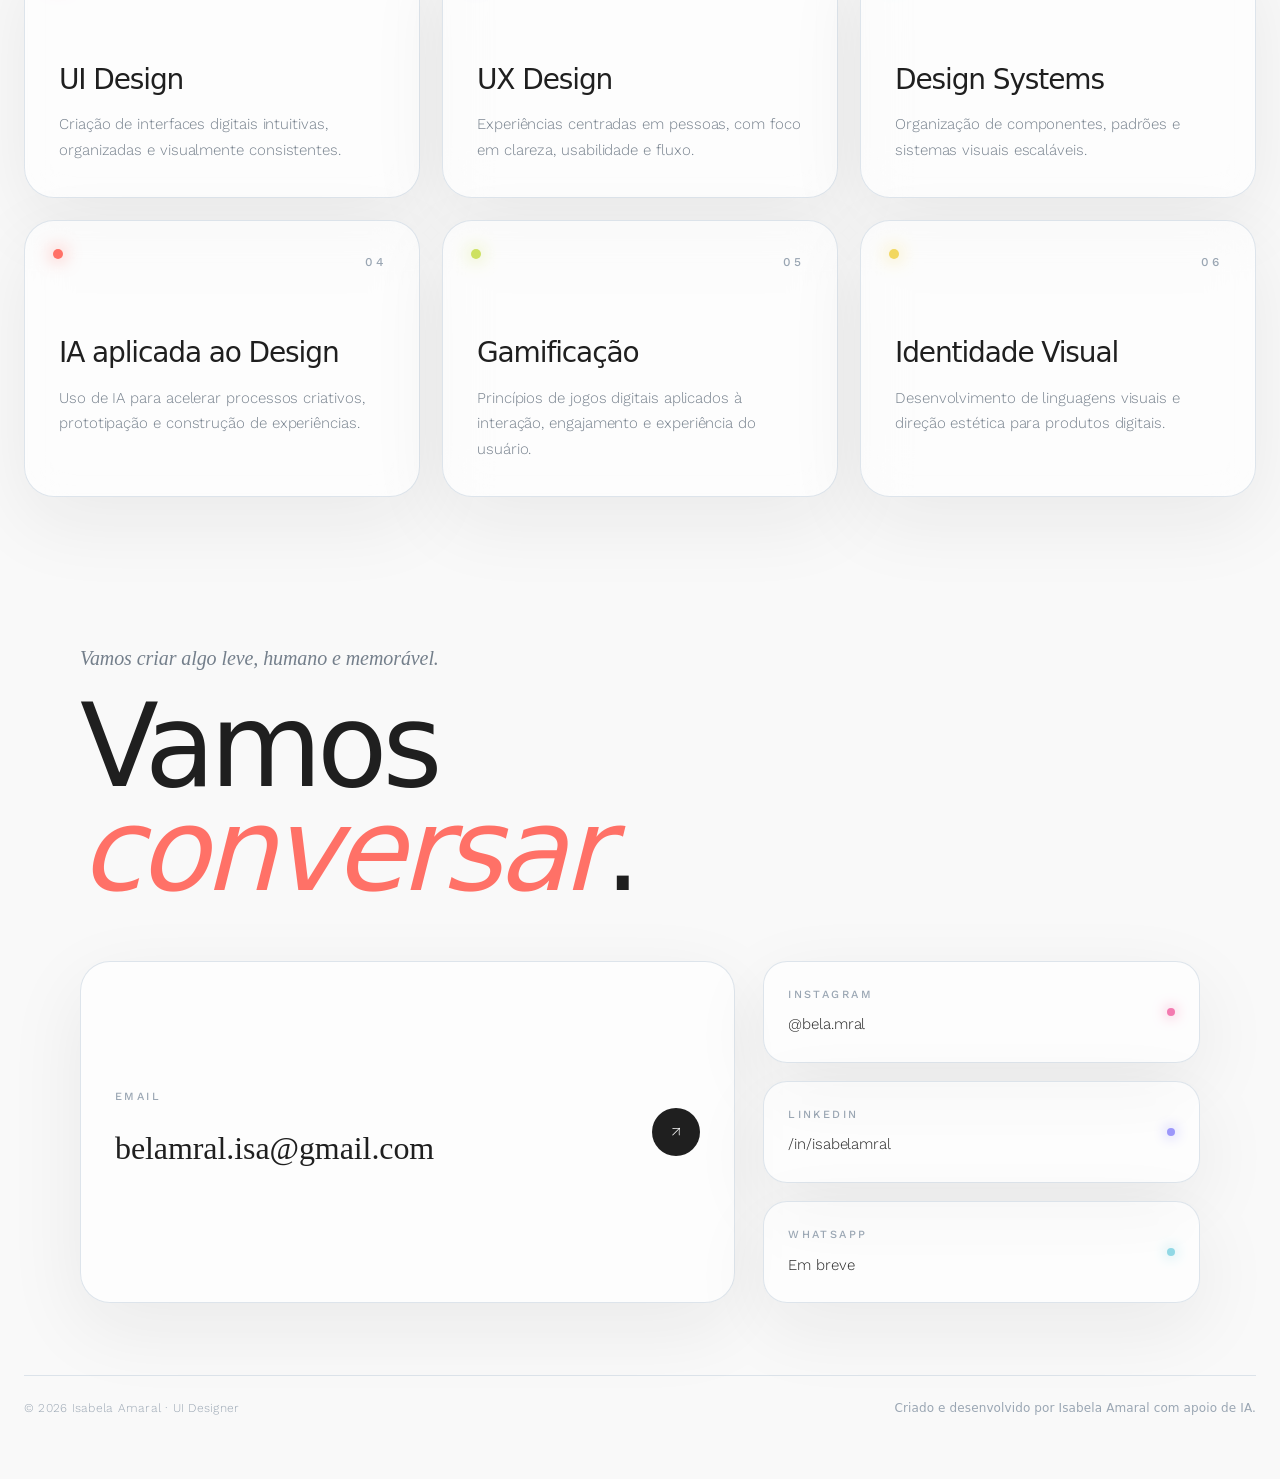
==== commit 7c40fbb6: "Add files via upload" ====
--- a/index.html
+++ b/index.html
@@ -129,12 +129,7 @@
     .project-dot{width:7px;height:7px;border-radius:50%;display:inline-block;margin-right:12px;background:var(--coral)}
     .project-title{font-size:clamp(2rem,4vw,3rem);line-height:.95;margin-top:20px}
     .project-desc{font-size:15px;max-width:460px;margin-top:22px}
-    .tagsdisplay:flex;
-  gap:8px;
-  flex-wrap:nowrap;
-  margin-top:30px;
-  white-space:nowrap;
-  align-items:center;
+    .tags{display:flex;gap:8px;flex-wrap:wrap;margin-top:30px}
     .tag{font-size:11px;color:var(--ink-soft);padding:7px 12px;border-radius:999px;background:rgba(255,255,255,.55);border:1px solid rgba(255,255,255,.8)}
 
     .project-grid{display:grid;grid-template-columns:1fr 1fr;gap:28px;align-items:start}
@@ -1612,6 +1607,49 @@
   line-height:1 !important;
   font-weight:400 !important;
   letter-spacing:-.01em !important;
+}
+
+</style>
+<style id="home-project-tags-one-line-final">
+
+/* Home · tags dos cards de projeto em uma linha */
+#work .tags,
+#work .project-card .tags,
+.home-page #work .tags,
+.home-page .project-card .tags,
+.home-page .tags{
+  display:flex !important;
+  flex-direction:row !important;
+  flex-wrap:nowrap !important;
+  align-items:center !important;
+  gap:6px !important;
+  white-space:nowrap !important;
+  overflow:visible !important;
+}
+
+#work .tags span,
+#work .project-card .tags span,
+.home-page #work .tags span,
+.home-page .project-card .tags span,
+.home-page .tags span{
+  display:inline-flex !important;
+  flex:0 0 auto !important;
+  align-items:center !important;
+  white-space:nowrap !important;
+  font-size:10px !important;
+  line-height:1 !important;
+  padding:7px 9px !important;
+}
+
+.home-page .terpafy-locked .tags,
+.home-page .project-card-locked .tags{
+  gap:5px !important;
+}
+
+.home-page .terpafy-locked .tags span,
+.home-page .project-card-locked .tags span{
+  font-size:9.5px !important;
+  padding:7px 8px !important;
 }
 
 </style>
@@ -1735,9 +1773,9 @@
 <h3>Kidzenith</h3>
 <small>Kidzenith Onboarding · 2026</small>
 </div>
-<span class="project-label">UX Writing · UX Design · UI Design · Figma MCP</span>
-</div>
-<p class="project-card-desc">Redesenho do fluxo de onboarding.</p>
+<span class="project-label">UX Writing · Motion com IA · UX Design · UI Design · Claude</span>
+</div>
+<p class="project-card-desc">Redesenho do fluxo de onboarding para atender melhor o usuário e o cliente.</p>
 </article>
 </a>
 <article class="project-card project-card-locked terpafy-locked" aria-disabled="true"><article class="project-card reveal terpafy-card">
@@ -1751,9 +1789,9 @@
 <h3>Terpafy</h3><span class="terpafy-dev-badge">🔒 Em desenvolvimento</span>
 <small>Identidade Visual · 2026</small>
 </div>
-<span class="project-label">Brand Strategy · Visual System · Art Direction</span>
-</div>
-<p class="project-card-desc">Identidade visual para um ecossistema de inteligência cannábica.</p>
+<span class="project-label">Brand Strategy · Sistema Visual · Direção de Arte</span>
+</div>
+<p class="project-card-desc">Identidade visual para um ecossistema de inteligência cannábica, conectando ciência, cuidado e tecnologia.</p>
 </article></article>
 </div>
 </div>
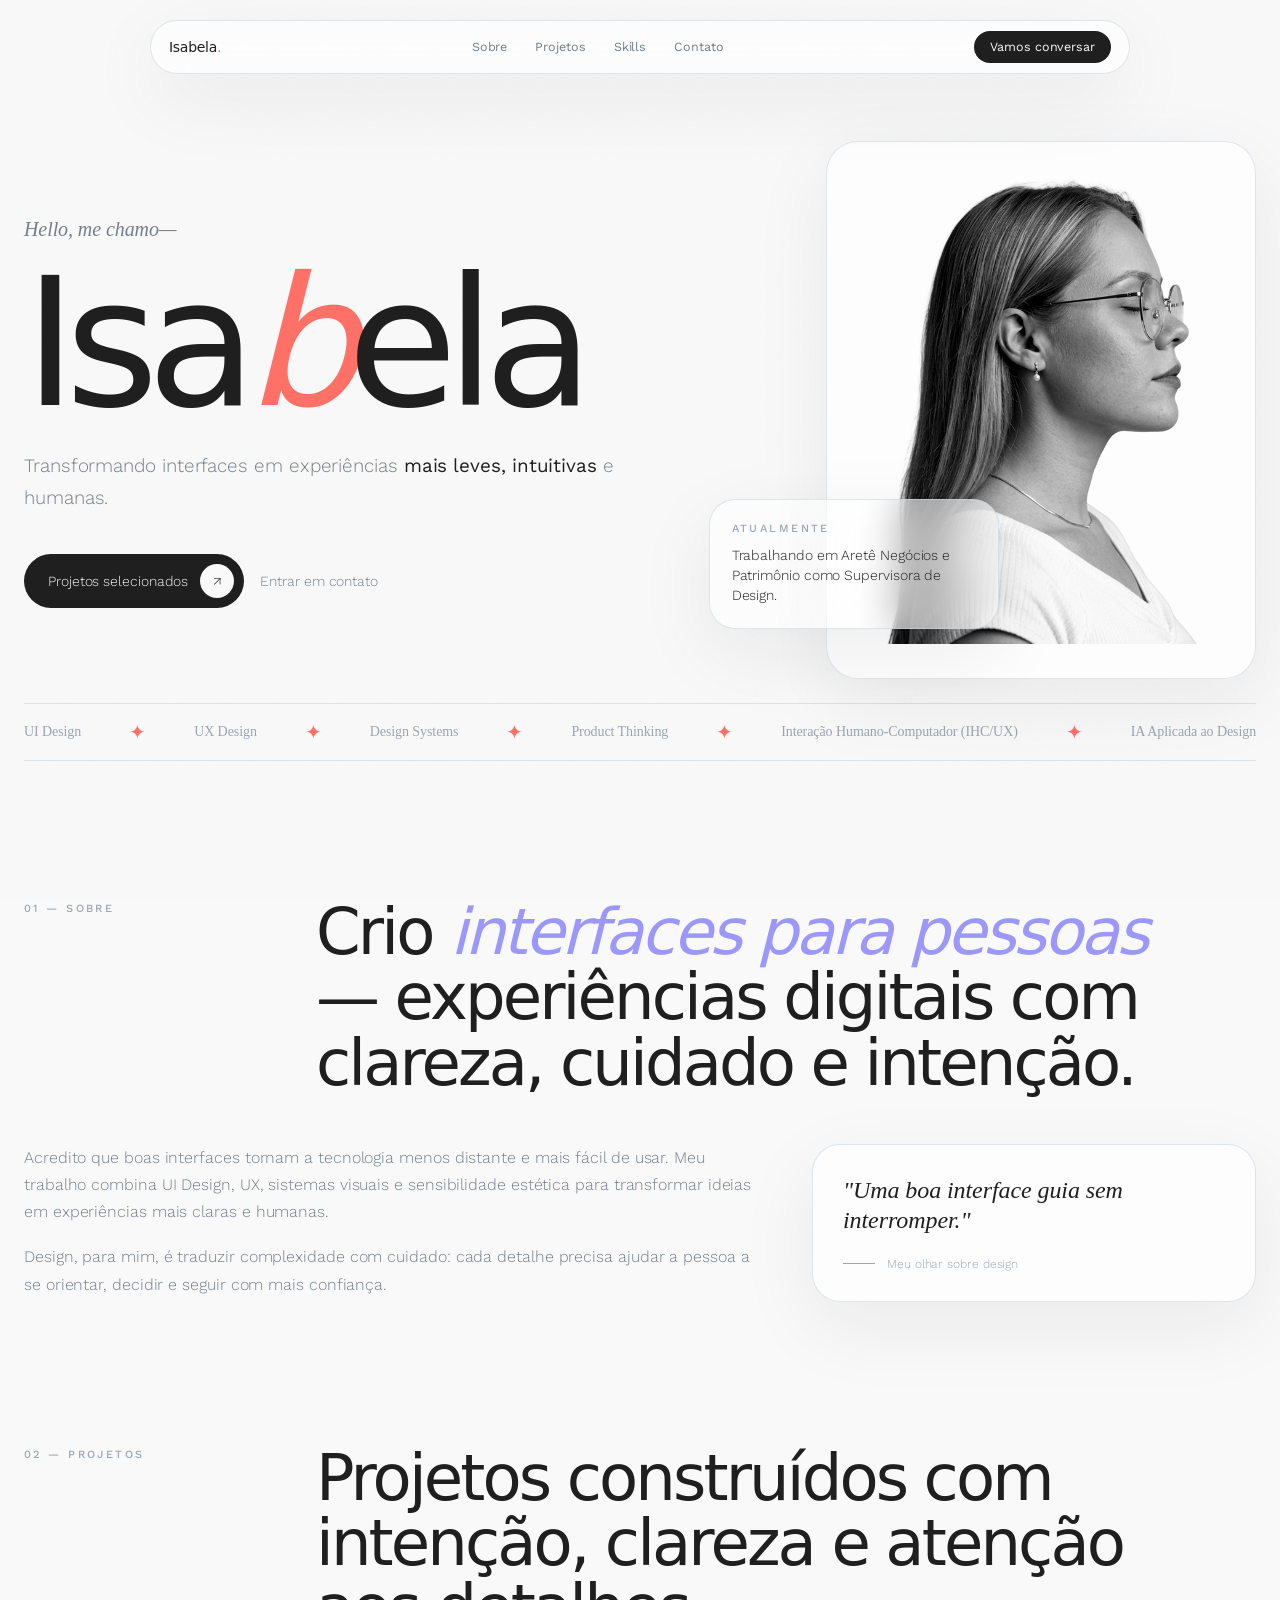
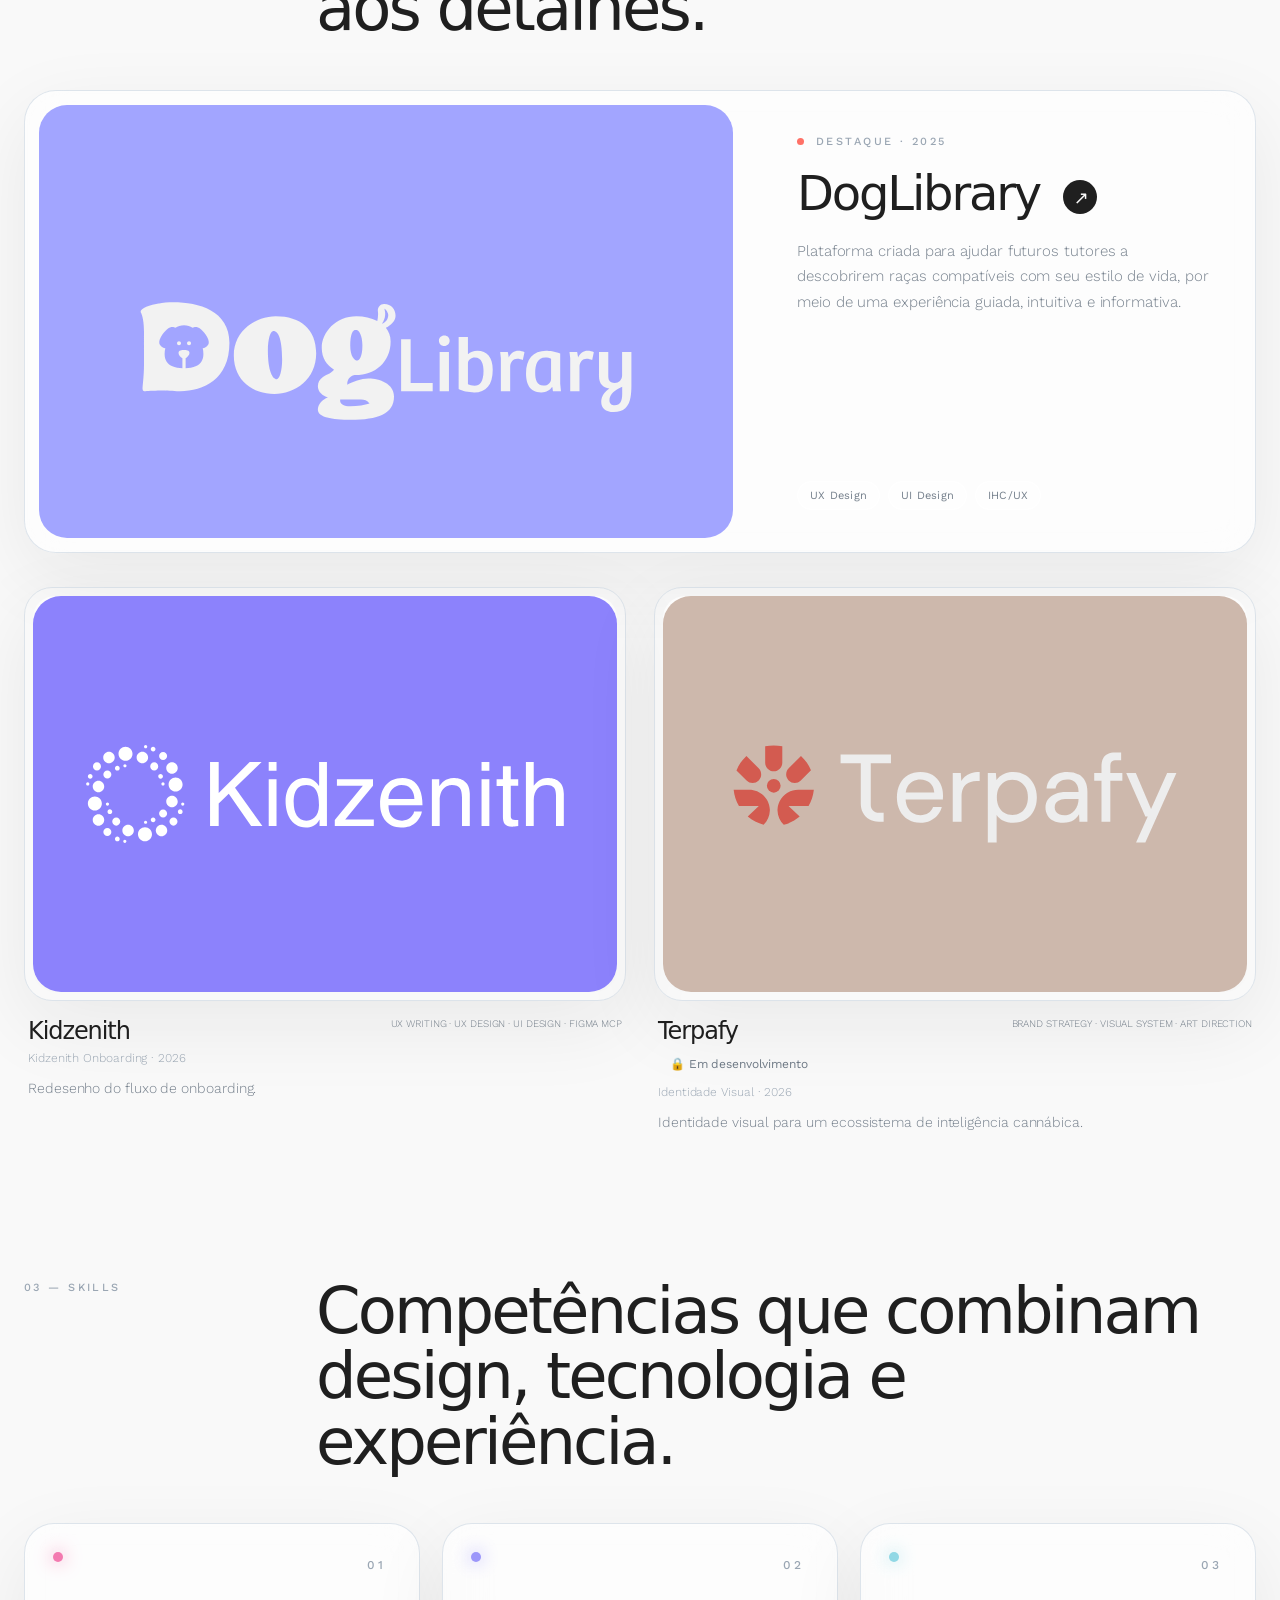
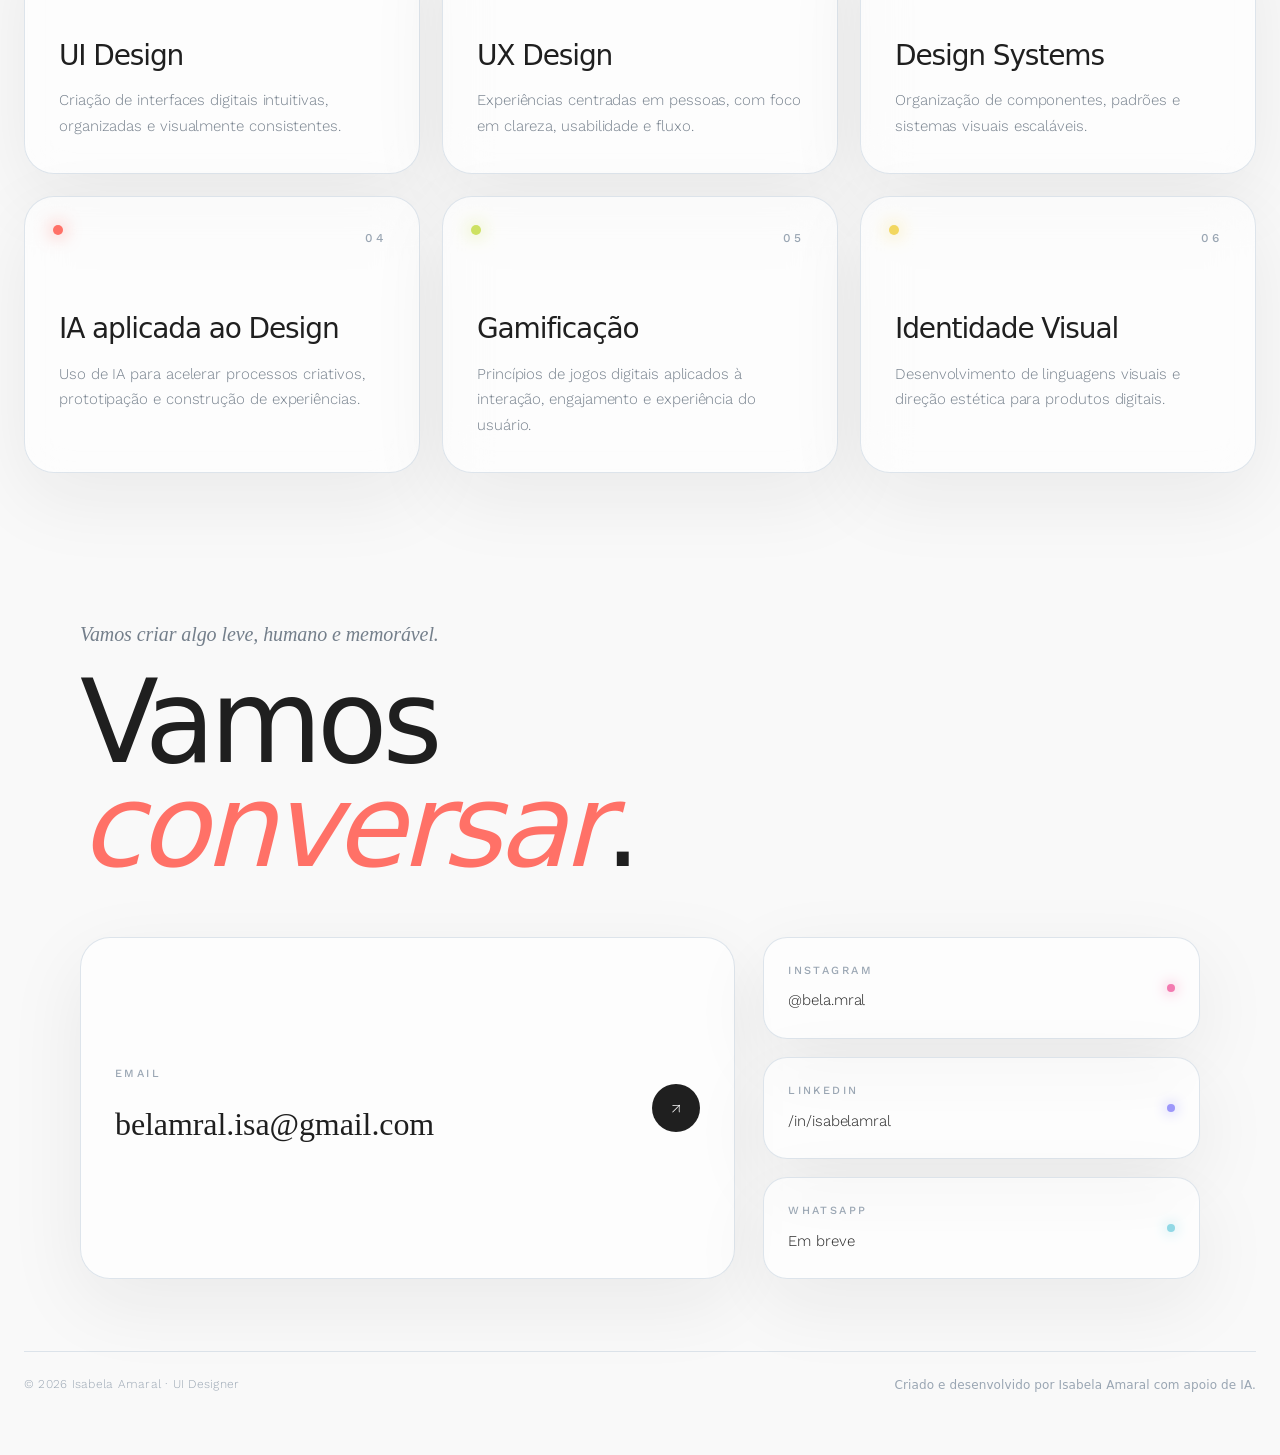
==== commit ccb79877: "Add files via upload" ====
--- a/index.html
+++ b/index.html
@@ -1610,46 +1610,53 @@
 }
 
 </style>
-<style id="home-project-tags-one-line-final">
-
-/* Home · tags dos cards de projeto em uma linha */
-#work .tags,
-#work .project-card .tags,
-.home-page #work .tags,
-.home-page .project-card .tags,
-.home-page .tags{
-  display:flex !important;
-  flex-direction:row !important;
-  flex-wrap:nowrap !important;
-  align-items:center !important;
-  gap:6px !important;
-  white-space:nowrap !important;
-  overflow:visible !important;
-}
-
-#work .tags span,
-#work .project-card .tags span,
-.home-page #work .tags span,
-.home-page .project-card .tags span,
-.home-page .tags span{
+<style id="home-project-labels-one-line-final">
+
+/* Home · project labels em uma linha */
+.home-page .project-card .project-label,
+#work .project-card .project-label{
   display:inline-flex !important;
-  flex:0 0 auto !important;
   align-items:center !important;
   white-space:nowrap !important;
+  flex:0 0 auto !important;
+  width:max-content !important;
+  max-width:100% !important;
   font-size:10px !important;
   line-height:1 !important;
-  padding:7px 9px !important;
-}
-
-.home-page .terpafy-locked .tags,
-.home-page .project-card-locked .tags{
-  gap:5px !important;
-}
-
-.home-page .terpafy-locked .tags span,
-.home-page .project-card-locked .tags span{
+  letter-spacing:-0.01em !important;
+}
+
+.home-page .project-card .project-meta,
+#work .project-card .project-meta{
+  display:flex !important;
+  align-items:flex-start !important;
+  justify-content:space-between !important;
+  gap:12px !important;
+}
+
+.home-page .project-card .project-meta > div,
+#work .project-card .project-meta > div{
+  min-width:0 !important;
+}
+
+.home-page .terpafy-locked .project-label,
+.home-page .project-card-locked .project-label{
   font-size:9.5px !important;
-  padding:7px 8px !important;
+}
+
+/* Mantém as tags do card destaque em uma linha também */
+.home-page .featured-card .tags,
+#work .featured-card .tags{
+  display:flex !important;
+  flex-wrap:nowrap !important;
+  gap:8px !important;
+  white-space:nowrap !important;
+}
+
+.home-page .featured-card .tag,
+#work .featured-card .tag{
+  font-size:11px !important;
+  white-space:nowrap !important;
 }
 
 </style>
@@ -1773,12 +1780,12 @@
 <h3>Kidzenith</h3>
 <small>Kidzenith Onboarding · 2026</small>
 </div>
-<span class="project-label">UX Writing · Motion com IA · UX Design · UI Design · Claude</span>
-</div>
-<p class="project-card-desc">Redesenho do fluxo de onboarding para atender melhor o usuário e o cliente.</p>
+<span class="project-label">UX Writing · UX Design · UI Design · Figma MCP</span>
+</div>
+<p class="project-card-desc">Redesenho do fluxo de onboarding.</p>
 </article>
 </a>
-<article class="project-card project-card-locked terpafy-locked" aria-disabled="true"><article class="project-card reveal terpafy-card">
+<article class="project-card project-card-locked terpafy-locked reveal" aria-disabled="true">
 <div class="project-media glass">
 <div class="project-media-inner">
 <img alt="Capa do projeto Terpafy" src="assets/terpafycapa.svg" decoding="async" draggable="false">
@@ -1786,13 +1793,14 @@
 </div>
 <div class="project-meta">
 <div>
-<h3>Terpafy</h3><span class="terpafy-dev-badge">🔒 Em desenvolvimento</span>
+<h3>Terpafy</h3>
+<span class="terpafy-dev-badge">🔒 Em desenvolvimento</span>
 <small>Identidade Visual · 2026</small>
 </div>
-<span class="project-label">Brand Strategy · Sistema Visual · Direção de Arte</span>
-</div>
-<p class="project-card-desc">Identidade visual para um ecossistema de inteligência cannábica, conectando ciência, cuidado e tecnologia.</p>
-</article></article>
+<span class="project-label">Brand Strategy · Visual System · Art Direction</span>
+</div>
+<p class="project-card-desc">Identidade visual para um ecossistema de inteligência cannábica.</p>
+</article>
 </div>
 </div>
 </section><section class="section" id="skills">
